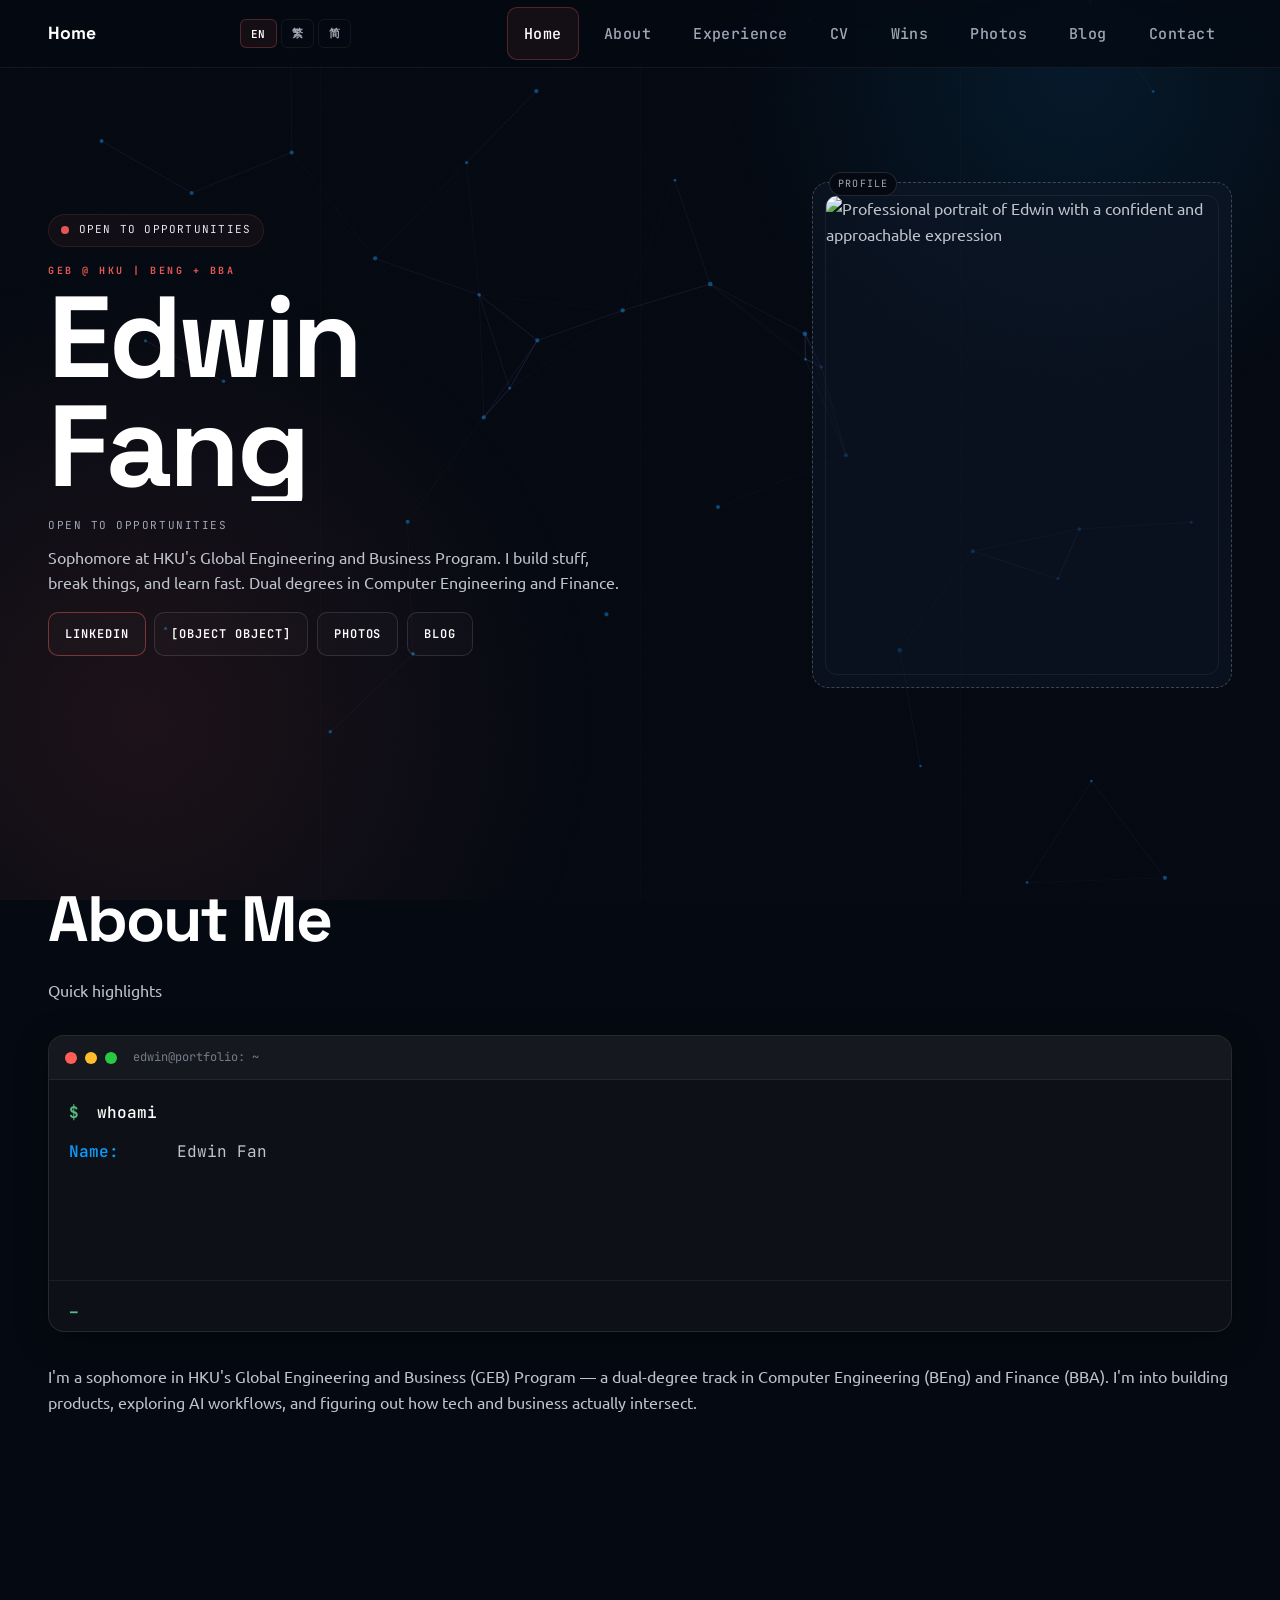
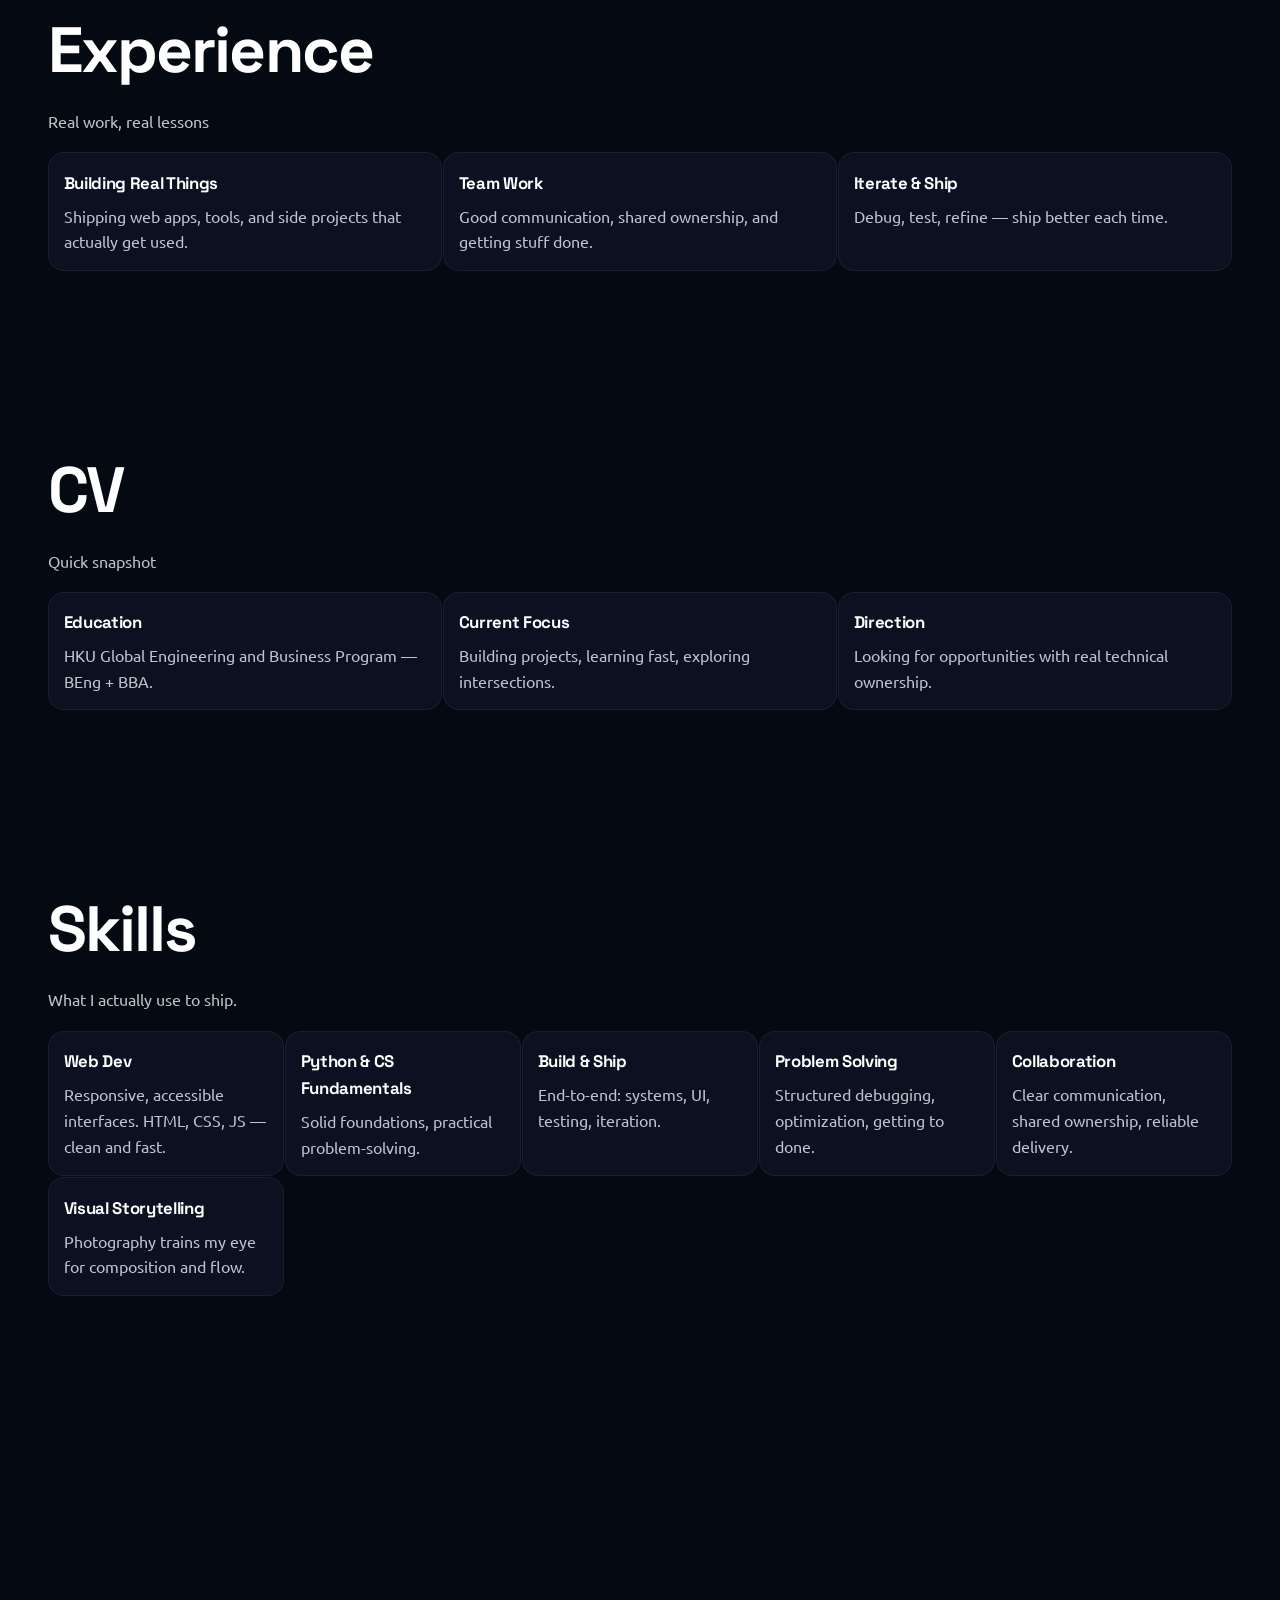
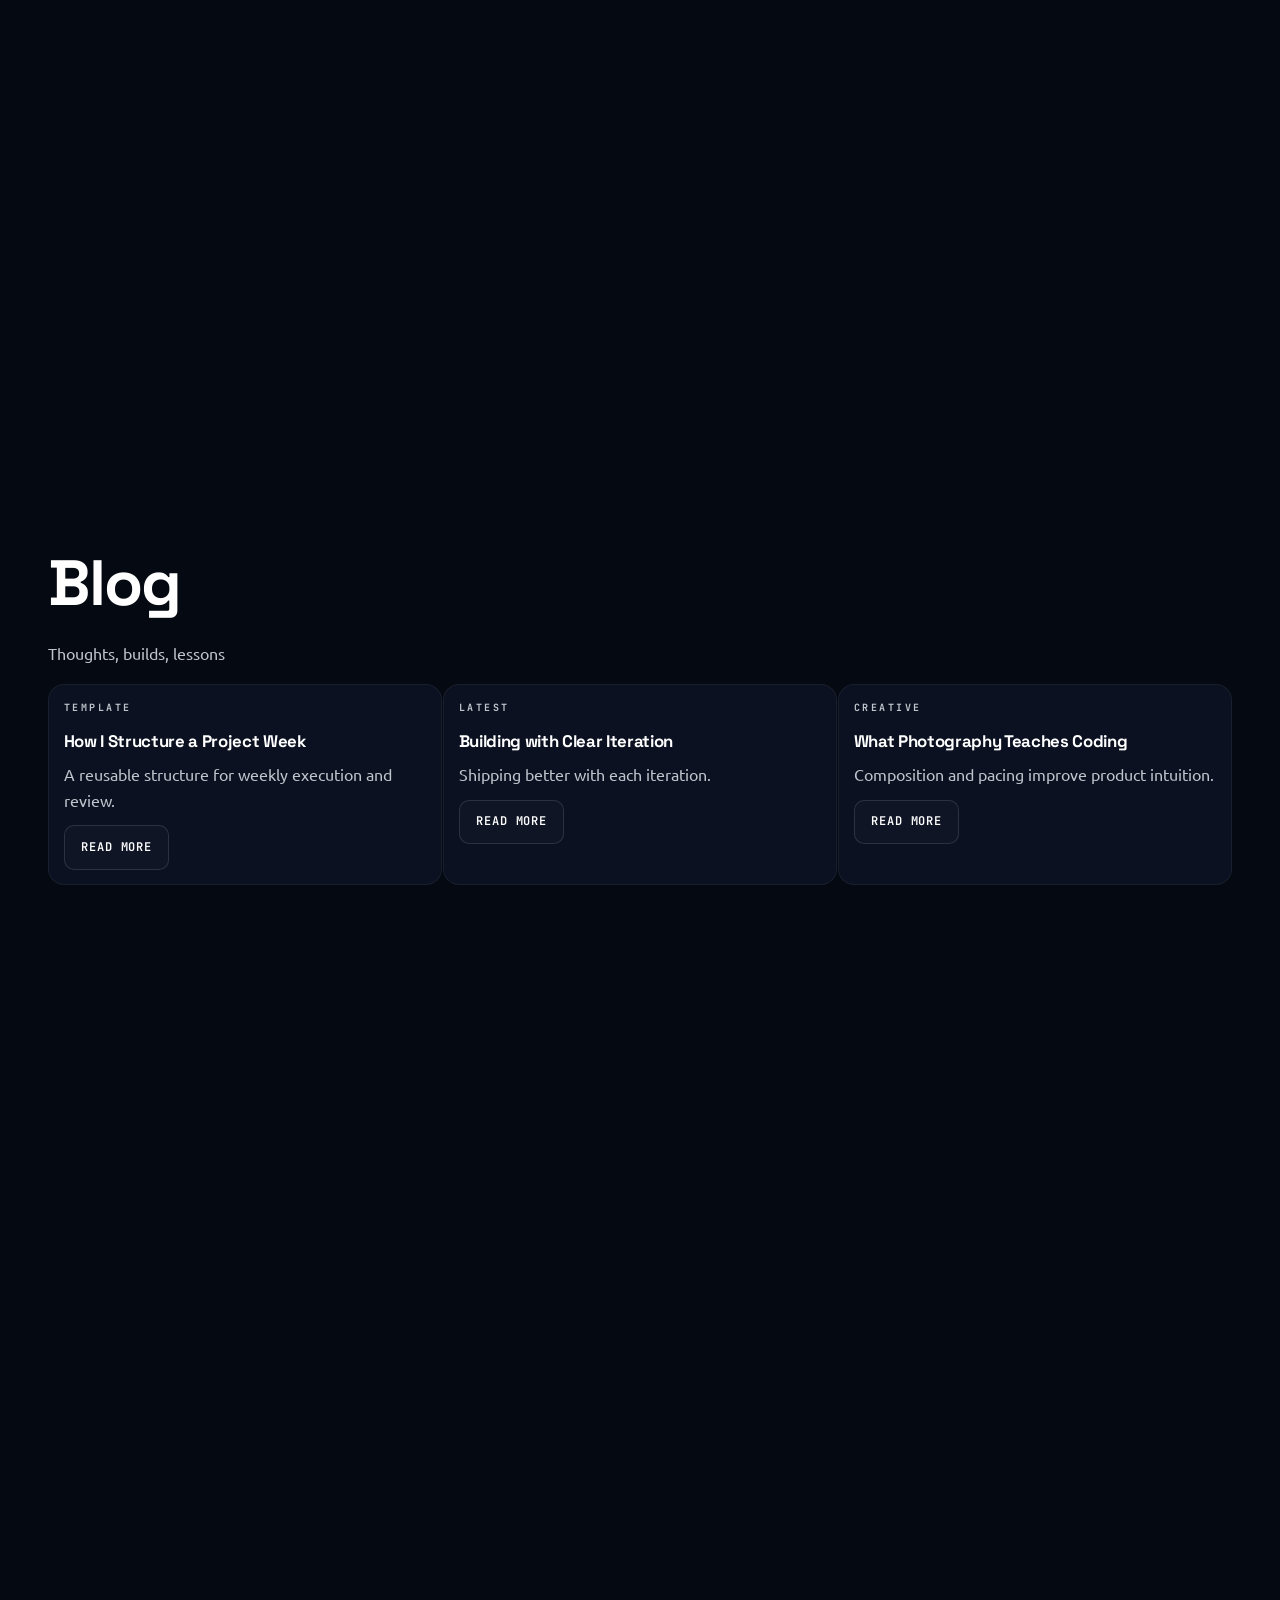
==== index.html @ 0aa9a657 "Updated read me, improved translations." ====
<!DOCTYPE html>
<html lang="en">
<head>
    <meta charset="UTF-8">
    <meta name="viewport" content="width=device-width, initial-scale=1.0">
    <meta name="description" content="Edwin's personal website: CV snapshot, projects, photography, and blog." data-i18n="meta.description">
    <meta name="keywords" content="Edwin, HKU, Computer Engineering, Finance, Personal Website, Photography, Blog" data-i18n="meta.keywords">
    
    <!-- Open Graph / Facebook -->
    <meta property="og:type" content="website">
    <meta property="og:url" content="https://isfedwin.github.io/">
    <meta property="og:title" content="Edwin - Builder & Connector">
    <meta property="og:description" content="CS + Finance undergraduate at HKU. Photograpy, projects, and blog." data-i18n="meta.description">
    <meta property="og:image" content="https://isfedwin.github.io/images/logo.png">
    <meta property="og:locale" content="en_US">
    <meta property="og:locale:alternate" content="zh_Hant">
    <meta property="og:locale:alternate" content="zh_Hans">
    
    <!-- Twitter Card -->
    <meta name="twitter:card" content="summary_large_image">
    <meta name="twitter:title" content="Edwin - Builder & Connector">
    <meta name="twitter:description" content="CE + Finance undergraduate at HKU. Photography, projects, and blog." data-i18n="meta.description">
    <meta name="twitter:image" content="https://isfedwin.github.io/images/logo.png">
    
    <!-- JSON-LD Structured Data -->
    <script type="application/ld+json">
    {
        "@context": "https://schema.org",
        "@type": "Person",
        "name": "Edwin Fang",
        "url": "https://isfedwin.github.io/",
        "image": "https://isfedwin.github.io/images/logo.png",
        "sameAs": [
            "https://github.com/ISFEdwin",
            "https://www.linkedin.com/in/yi-zhou-edwin-fang-989780273/"
        ],
        "jobTitle": "GEB Sophomore @ HKU",
        "worksFor": {
            "@type": "Organization",
            "name": "University of Hong Kong - Global Engineering and Business Program"
        }
    }
    </script>
    
    <link rel="icon" type="image/x-icon" href="images/logo.png">
    <link rel="stylesheet" href="styles.css">
    <script src="i18n.js"></script>
    <script src="terminal.js" defer></script>
    <script src="visual-effects.js" defer></script>
    <title>Edwin - Builder & Connector</title>
</head>
<body class="site-body">
    <div class="geometric-accent" aria-hidden="true"></div>

    <header class="navbar">
        <div class="container">
            <a class="brand" href="index.html" data-i18n="nav.home">Edwin</a>
            <div class="nav-actions">
                <div class="lang-switcher" role="group" aria-label="Language selection">
                    <button class="lang-btn active" data-lang="en" aria-label="English">EN</button>
                    <button class="lang-btn" data-lang="zh-TW" aria-label="繁體中文">繁</button>
                    <button class="lang-btn" data-lang="zh-CN" aria-label="简体中文">简</button>
                </div>
                <button class="menu-toggle" aria-label="Toggle navigation menu" aria-expanded="false" aria-controls="nav-overlay">
                    <span></span>
                    <span></span>
                    <span></span>
                </button>
            </div>
            <div class="nav-overlay" id="nav-overlay" aria-hidden="true">
                <nav class="nav-links" aria-label="Primary">
                    <a href="index.html" aria-current="page" data-i18n="nav.home">Home</a>
                    <a href="#about" data-i18n="nav.about">About</a>
                    <a href="#experience" data-i18n="nav.experience">Experience</a>
                    <a href="#cv" data-i18n="nav.cv">CV</a>
                    <a href="#accomplishments" data-i18n="nav.accomplishments">Accomplishments</a>
                    <a href="photography.html" data-i18n="nav.photography">Photography</a>
                    <a href="blog.html" data-i18n="nav.blog">Blog</a>
                    <a href="#contact" data-i18n="nav.contact">Get in Contact</a>
                </nav>
            </div>
        </div>
    </header>

    <main>
        <section class="hero">
            <div class="container hero-layout">
                <div class="hero-portrait">
                    <img src="images/coolphoto.jpg" alt="Professional portrait of Edwin with a confident and approachable expression">
                </div>
                <div class="hero-content">
                    <div class="hero-tag load-in">
                        <span class="hero-tag-dot" aria-hidden="true"></span>
                        <span data-i18n="hero.tag">Open to Opportunities</span>
                    </div>
                    <p class="eyebrow load-in" data-i18n="hero.role">Computer Engineering & Finance @ HKU</p>
                    <h1 class="hero-name">
                        <span class="line"><span class="line-inner">Edwin</span></span>
                        <span class="line"><span class="line-inner">Fang</span></span>
                    </h1>
                    <p class="hero-role load-in" data-i18n="hero.tag">Build · Ship · Learn</p>
                    <p class="lead load-in" data-i18n="hero.description">
                        I build practical software with clarity and intent.
                        From product ideas to polished delivery, I focus on outcomes that matter.
                    </p>
                    <div class="cta-group load-in">
                        <a class="btn btn-primary" href="https://www.linkedin.com/in/yi-zhou-edwin-fang-989780273/" target="_blank" rel="noopener noreferrer" data-i18n="nav.linkedin">LinkedIn</a>
                        <a class="btn btn-secondary" href="mailto:fyzedwin@gmail.com" data-i18n="contact.email">Send Email</a>
                        <a class="btn btn-secondary" href="photography.html" data-i18n="nav.photography">Photography</a>
                        <a class="btn btn-secondary" href="blog.html" data-i18n="nav.blog">Read Blog</a>
                    </div>
                </div>
            </div>
        </section>

        <section class="section" id="about">
            <div class="container">
                <h2 data-i18n="about.title">About Me</h2>
                <p class="section-intro" data-i18n="about.subtitle">Get to know me better</p>
                
                <!-- Terminal-style About Me -->
                <div class="terminal-about">
                    <div class="terminal-header">
                        <div class="terminal-dots">
                            <span class="dot red"></span>
                            <span class="dot yellow"></span>
                            <span class="dot green"></span>
                        </div>
                        <span class="terminal-title">edwin@portfolio: ~</span>
                    </div>
                    <div class="terminal-body" id="terminal-output">
                        <div class="terminal-line">
                            <span class="terminal-prompt">$</span>
                            <span class="terminal-command">whoami</span>
                        </div>
                        <div class="terminal-output" id="typewriter-output"></div>
                    </div>
                    <div class="terminal-footer">
                        <span class="terminal-cursor" id="terminal-cursor">_</span>
                    </div>
                </div>
                
                <p data-i18n="about.bio">I'm a sophomore in HKU's Global Engineering and Business Program — dual degrees in Computer Engineering (BEng) and Finance (BBA). I build stuff, break things, and learn fast.</p>
            </div>
        </section>

        <section class="section" id="experience">
            <div class="container">
                <h2 data-i18n="experience.title">Experience</h2>
                <p class="section-intro" data-i18n="experience.subtitle">Professional experiences and delivery-focused work.</p>
                <div class="card-grid">
                    <article class="card">
                        <h3 data-i18n="experience.card1.title">Building Real Things</h3>
                        <p data-i18n="experience.card1.desc">Shipping web apps, tools, and side projects that actually get used.</p>
                    </article>
                    <article class="card">
                        <h3 data-i18n="experience.card2.title">Team Work</h3>
                        <p data-i18n="experience.card2.desc">Good communication, shared ownership, and getting stuff done.</p>
                    </article>
                    <article class="card">
                        <h3 data-i18n="experience.card3.title">Iterate & Ship</h3>
                        <p data-i18n="experience.card3.desc">Debug, test, refine — ship better each time.</p>
                    </article>
                </div>
            </div>
        </section>

        <section class="section" id="cv">
            <div class="container">
                <h2 data-i18n="cv.title">CV</h2>
                <p class="section-intro" data-i18n="cv.subtitle">Quick snapshot of where I've been.</p>
                <div class="card-grid">
                    <article class="card">
                        <h3 data-i18n="cv.card1.title">Education</h3>
                        <p data-i18n="cv.card1.desc">HKU Global Engineering and Business Program — BEng + BBA.</p>
                    </article>
                    <article class="card">
                        <h3 data-i18n="cv.card2.title">Current Focus</h3>
                        <p data-i18n="cv.card2.desc">Building projects, learning fast, exploring intersections.</p>
                    </article>
                    <article class="card">
                        <h3 data-i18n="cv.card3.title">Direction</h3>
                        <p data-i18n="cv.card3.desc">Looking for opportunities with real technical ownership.</p>
                    </article>
                </div>
            </div>
        </section>

        <section class="section" id="skills">
            <div class="container">
                <h2 data-i18n="skills.title">Skills</h2>
                <p class="section-intro" data-i18n="skills.subtitle">What I actually use to ship.</p>
                <div class="card-grid">
                    <article class="card">
                        <h3 data-i18n="skills.card1.title">Web Dev</h3>
                        <p data-i18n="skills.card1.desc">Responsive, accessible interfaces. HTML, CSS, JS — clean and fast.</p>
                    </article>
                    <article class="card">
                        <h3 data-i18n="skills.card2.title">Python & CS Fundamentals</h3>
                        <p data-i18n="skills.card2.desc">Solid foundations, practical problem-solving.</p>
                    </article>
                    <article class="card">
                        <h3 data-i18n="skills.card3.title">Build & Ship</h3>
                        <p data-i18n="skills.card3.desc">End-to-end: systems, UI, testing, iteration.</p>
                    </article>
                    <article class="card">
                        <h3 data-i18n="skills.card4.title">Problem Solving</h3>
                        <p data-i18n="skills.card4.desc">Structured debugging, optimization, getting to done.</p>
                    </article>
                    <article class="card">
                        <h3 data-i18n="skills.card5.title">Collaboration</h3>
                        <p data-i18n="skills.card5.desc">Clear communication, shared ownership, reliable delivery.</p>
                    </article>
                    <article class="card">
                        <h3 data-i18n="skills.card6.title">Visual Storytelling</h3>
                        <p data-i18n="skills.card6.desc">Photography trains my eye for composition and flow.</p>
                    </article>
                </div>
            </div>
        </section>

        <section class="section" id="accomplishments">
            <div class="container">
                <h2 data-i18n="accomplishments.title">Accomplishments</h2>
                <p class="section-intro" data-i18n="accomplishments.subtitle">Things I'm proud of.</p>
                <div class="card-grid">
                    <article class="card">
                        <h3 data-i18n="accomplishments.card1.title">Game Dev Project</h3>
                        <p data-i18n="accomplishments.card1.desc">Shipped a multi-level game with custom systems and UI.</p>
                    </article>
                    <article class="card">
                        <h3 data-i18n="accomplishments.card2.title">Iterate & Improve</h3>
                        <p data-i18n="accomplishments.card2.desc">Tracking decisions, debugging, and shipping better each time.</p>
                    </article>
                    <article class="card">
                        <h3 data-i18n="accomplishments.card3.title">Web Builds</h3>
                        <p data-i18n="accomplishments.card3.desc">Responsive web experiences with clean front-end structure.</p>
                    </article>
                    <article class="card">
                        <h3 data-i18n="accomplishments.card4.title">Team Delivery</h3>
                        <p data-i18n="accomplishments.card4.desc">Collaborated, delivered, and learned from real constraints.</p>
                    </article>
                </div>
                <div class="section compact-cta">
                    <a class="btn btn-primary" href="https://12029.itch.io/the-tales-of-churd" target="_blank" rel="noopener noreferrer">View Featured Project</a>
                </div>
            </div>
        </section>

        <section class="section" id="blog-preview">
            <div class="container">
                <h2 data-i18n="blog.title">Blog</h2>
                <p class="section-intro" data-i18n="blog.subtitle">Thoughts, builds, lessons.</p>
                <div class="blog-grid">
                    <article class="blog-card">
                        <p class="blog-meta" data-i18n="blog.card1.meta">Template</p>
                        <h3 data-i18n="blog.card1.title">How I Structure a Project Week</h3>
                        <p data-i18n="blog.card1.desc">A reusable structure for weekly execution and review.</p>
                        <a class="btn btn-secondary" href="blog-template.html" data-i18n="blog.read_more">Read More</a>
                    </article>
                    <article class="blog-card">
                        <p class="blog-meta" data-i18n="blog.card2.meta">Latest</p>
                        <h3 data-i18n="blog.card2.title">Building with Clear Iteration</h3>
                        <p data-i18n="blog.card2.desc">Shipping better with each iteration.</p>
                        <a class="btn btn-secondary" href="blog.html" data-i18n="blog.read_more">Read More</a>
                    </article>
                    <article class="blog-card">
                        <p class="blog-meta" data-i18n="blog.card3.meta">Creative</p>
                        <h3 data-i18n="blog.card3.title">What Photography Teaches Coding</h3>
                        <p data-i18n="blog.card3.desc">Composition and pacing improve product intuition.</p>
                        <a class="btn btn-secondary" href="blog.html" data-i18n="blog.read_more">Read More</a>
                    </article>
                </div>
            </div>
        </section>
        <section class="section contact-section" id="contact">
            <div class="container contact-layout">
                <div class="contact-info">
                    <p class="eyebrow" data-i18n="contact.eyebrow">Get in Touch</p>
                    <h2 data-i18n="contact.title">Let's Connect</h2>
                    <p class="section-intro" data-i18n="contact.subtitle">Have a project idea, question, or just want to say hi? Drop me a message.</p>
                    
                    <div class="contact-details">
                        <div class="contact-detail-item">
                            <div class="contact-detail-icon">
                                <svg viewBox="0 0 24 24" fill="none" stroke="currentColor" stroke-width="2">
                                    <path d="M4 4h16c1.1 0 2 .9 2 2v12c0 1.1-.9 2-2 2H4c-1.1 0-2-.9-2-2V6c0-1.1.9-2 2-2z"/>
                                    <polyline points="22,6 12,13 2,6"/>
                                </svg>
                            </div>
                            <div class="contact-detail-text">
                                <h4 data-i18n="contact.email.label">Email</h4>
                                <a href="mailto:fyzedwin@gmail.com">fyzedwin@gmail.com</a>
                            </div>
                        </div>
                        
                        <div class="contact-detail-item">
                            <div class="contact-detail-icon">
                                <svg viewBox="0 0 24 24" fill="none" stroke="currentColor" stroke-width="2">
                                    <path d="M16 8a6 6 0 0 1 6 6v7h-4v-7a2 2 0 0 0-2-2 2 2 0 0 0-2 2v7h-4v-7a6 6 0 0 1 6-6z"/>
                                    <rect x="2" y="9" width="4" height="12"/>
                                    <circle cx="4" cy="4" r="2"/>
                                </svg>
                            </div>
                            <div class="contact-detail-text">
                                <h4 data-i18n="contact.linkedin.label">LinkedIn</h4>
                                <a href="https://www.linkedin.com/in/yi-zhou-edwin-fang-989780273/" target="_blank" rel="noopener noreferrer">yi-zhou-edwin-fang</a>
                            </div>
                        </div>
                        
                        <div class="contact-detail-item">
                            <div class="contact-detail-icon">
                                <svg viewBox="0 0 24 24" fill="none" stroke="currentColor" stroke-width="2">
                                    <path d="M9 19c-5 1.5-5-2.5-7-3m14 6v-3.9a3.4 3.4 0 0 0-.9-2.6c3-.3 6.2-1.5 6.2-6.8a5.3 5.3 0 0 0-1.4-3.7 4.9 4.9 0 0 0-.1-3.7s-1.2-.4-3.9 1.4a13.4 13.4 0 0 0-7 0C6.2.9 5 1.3 5 1.3a4.9 4.9 0 0 0-.1 3.7 5.3 5.3 0 0 0-1.4 3.7c0 5.3 3.2 6.5 6.2 6.8a3.4 3.4 0 0 0-.9 2.6V22"/>
                                </svg>
                            </div>
                            <div class="contact-detail-text">
                                <h4 data-i18n="contact.github.label">GitHub</h4>
                                <a href="https://github.com/ISFEdwin" target="_blank" rel="noopener noreferrer">@ISFEdwin</a>
                            </div>
                        </div>
                    </div>
                </div>
                
                <div class="contact-form">
                    <h3 data-i18n="contact.form.title">Send Me a Message</h3>
                    <form id="contactForm" action="https://formspree.io/f/xwkzgqla" method="POST">
                        <div class="form-row">
                            <div class="form-group">
                                <label for="name" data-i18n="contact.form.name">Name</label>
                                <input type="text" id="name" name="name" required placeholder="Your name" data-i18n-placeholder="contact.form.name.placeholder">
                            </div>
                            <div class="form-group">
                                <label for="email" data-i18n="contact.form.email">Email</label>
                                <input type="email" id="email" name="email" required placeholder="your@email.com" data-i18n-placeholder="contact.form.email.placeholder">
                            </div>
                        </div>
                        
                        <div class="form-group">
                            <label for="subject" data-i18n="contact.form.subject">Subject</label>
                            <input type="text" id="subject" name="subject" required placeholder="What's this about?" data-i18n-placeholder="contact.form.subject.placeholder">
                        </div>
                        
                        <div class="form-group">
                            <label for="message" data-i18n="contact.form.message">Message</label>
                            <textarea id="message" name="message" required placeholder="Your message..." data-i18n-placeholder="contact.form.message.placeholder"></textarea>
                        </div>
                        
                        <div class="form-status" id="formStatus"></div>
                        
                        <button type="submit" class="btn-submit" data-i18n="contact.form.submit">Send Message</button>
                    </form>
                </div>
            </div>
        </section>
    </main>

    <footer class="footer">
        <div class="container footer-main">
            <p data-i18n="footer.copyright">Let's build something meaningful. © 2026 Edwin.</p>
            <div class="social-links" aria-label="Social media">
                <a href="https://github.com/ISFEdwin" target="_blank" rel="noopener noreferrer" aria-label="GitHub">
                    <svg viewBox="0 0 24 24" fill="none" stroke="currentColor" stroke-width="2"><path d="M9 19c-5 1.5-5-2.5-7-3m14 6v-3.9a3.4 3.4 0 0 0-.9-2.6c3-.3 6.2-1.5 6.2-6.8a5.3 5.3 0 0 0-1.4-3.7 4.9 4.9 0 0 0-.1-3.7s-1.2-.4-3.9 1.4a13.4 13.4 0 0 0-7 0C6.2.9 5 1.3 5 1.3a4.9 4.9 0 0 0-.1 3.7 5.3 5.3 0 0 0-1.4 3.7c0 5.3 3.2 6.5 6.2 6.8a3.4 3.4 0 0 0-.9 2.6V22"/></svg>
                </a>
                <a href="https://www.linkedin.com/in/yi-zhou-edwin-fang-989780273/" target="_blank" rel="noopener noreferrer" aria-label="LinkedIn">
                    <svg viewBox="0 0 24 24" fill="none" stroke="currentColor" stroke-width="2"><path d="M16 8a6 6 0 0 1 6 6v7h-4v-7a2 2 0 0 0-2-2 2 2 0 0 0-2 2v7h-4v-7a6 6 0 0 1 6-6z"/><rect x="2" y="9" width="4" height="12"/><circle cx="4" cy="4" r="2"/></svg>
                </a>
                <a href="mailto:fyzedwin@gmail.com" aria-label="Email">
                    <svg viewBox="0 0 24 24" fill="none" stroke="currentColor" stroke-width="2"><path d="M4 4h16v16H4z"/><path d="m22 6-10 7L2 6"/></svg>
                </a>
            </div>
        </div>
    </footer>

    <script>
        // Handle contact form submission
        const contactForm = document.getElementById('contactForm');
        const formStatus = document.getElementById('formStatus');
        
        if (contactForm) {
            contactForm.addEventListener('submit', async (e) => {
                e.preventDefault();
                
                const submitBtn = contactForm.querySelector('.btn-submit');
                const originalText = submitBtn.textContent;
                
                // Disable button and show loading state
                submitBtn.disabled = true;
                submitBtn.textContent = 'Sending...';
                formStatus.style.display = 'none';
                
                // Get form data
                const formData = new FormData(contactForm);
                
                try {
                    const response = await fetch(contactForm.action, {
                        method: 'POST',
                        body: formData,
                        headers: {
                            'Accept': 'application/json'
                        }
                    });
                    
                    if (response.ok) {
                        // Success
                        formStatus.className = 'form-status success';
                        formStatus.textContent = window.I18n 
                            ? window.I18n.getTranslation('contact.form.success') || 'Message sent! I\'ll get back to you soon.'
                            : 'Message sent! I\'ll get back to you soon.';
                        formStatus.style.display = 'block';
                        contactForm.reset();
                    } else {
                        throw new Error('Form submission failed');
                    }
                } catch (error) {
                    // Error
                    formStatus.className = 'form-status error';
                    formStatus.textContent = window.I18n 
                        ? window.I18n.getTranslation('contact.form.error') || 'Oops! Something went wrong. Please try again.'
                        : 'Oops! Something went wrong. Please try again.';
                    formStatus.style.display = 'block';
                } finally {
                    // Re-enable button
                    submitBtn.disabled = false;
                    submitBtn.textContent = originalText;
                }
            });
        }
    </script>
</body>
</html>

<script>
    // Register service worker for PWA
    if ('serviceWorker' in navigator) {
        window.addEventListener('load', () => {
            navigator.serviceWorker.register('./sw.js')
                .then(registration => {
                    console.log('[PWA] Service Worker registered with scope:', registration.scope);
                })
                .catch(error => {
                    console.error('[PWA] Service Worker registration failed:', error);
                });
        });
    }
</script>
---- styles.css ----
@import url('https://fonts.googleapis.com/css2?family=Instrument+Serif:ital@1&family=Inter:wght@300;400;500;600;700;800;900&family=JetBrains+Mono:wght@400;500;700&family=Space+Grotesk:wght@400;500;700&display=swap');
@import url('https://fonts.googleapis.com/css2?family=Ubuntu:ital,wght@0,300;0,400;0,500;0,700;1,300;1,400;1,500;1,700&display=swap');

:root {
    --bg: #050a12;
    --bg-card: #0b1120;
    --bg-card-2: #101828;
    --red: #e35654;
    --orange: #f26d30;
    --blue: #1098f7;
    --green: #58bc82;
    --purple: #a882ff;
    --white: #ffffff;
    --gray-50: #f7f9fc;
    --gray-100: #e5e9f0;
    --gray-200: #c0c4cc;
    --gray-300: #a0a7b4;
    --gray-400: #767c88;
    --gray-500: #565c68;
    --gray-600: #424856;
    --gray-700: #2b3342;
    --gray-800: #1c2432;
    --border: rgba(255, 255, 255, 0.06);
    --border-h: rgba(255, 255, 255, 0.12);
    --radius: 10px;
    --radius-lg: 16px;
    --max-w: 1400px;
    --hero-name-min: 68px;
    --hero-name-max: 120px;
    --hero-line-offset: 120%;
    --pulse-duration: 2s;
    --font: 'Ubuntu', sans-serif;
    --font-display: 'Space Grotesk', sans-serif;
    --font-serif: 'Instrument Serif', serif;
    --mono: 'JetBrains Mono', monospace;
    --ease: cubic-bezier(0.22, 1, 0.36, 1);
}

* {
    box-sizing: border-box;
    word-break: break-word;
    overflow-wrap: break-word;
}

html {
    scroll-behavior: smooth;
    text-rendering: optimizeLegibility;
}

html[lang="zh-TW"],
html[lang="zh-CN"] {
    font-family: var(--font), "Noto Sans CJK TC", "PingFang TC", "Microsoft JhengHei", sans-serif;
}

html[lang="zh-CN"] {
    font-family: var(--font), "Noto Sans CJK SC", "PingFang SC", "Microsoft YaHei", sans-serif;
}

body {
    margin: 0;
    font-family: var(--font);
    background: var(--bg);
    color: var(--gray-200);
    line-height: 1.6;
}

.site-body {
    position: relative;
    min-height: 100vh;
    overflow-x: hidden;
}

.site-loading .navbar,
.site-loading main,
.site-loading .footer {
    opacity: 0;
    transform: translateY(18px);
}

.site-ready .navbar,
.site-ready main,
.site-ready .footer {
    opacity: 1;
    transform: translateY(0);
    transition: opacity 0.65s var(--ease), transform 0.65s var(--ease);
}

.site-ready .navbar {
    transition-delay: 0.06s;
}

.site-ready main {
    transition-delay: 0.14s;
}

.site-ready .footer {
    transition-delay: 0.2s;
}

.site-body::after {
    content: '';
    position: fixed;
    inset: 0;
    z-index: -1;
    pointer-events: none;
    opacity: 0.015;
    background-image: url("data:image/svg+xml,%3Csvg xmlns='http://www.w3.org/2000/svg' width='220' height='220' viewBox='0 0 220 220'%3E%3Cfilter id='n'%3E%3CfeTurbulence type='fractalNoise' baseFrequency='0.92' numOctaves='2' stitchTiles='stitch'/%3E%3C/filter%3E%3Crect width='220' height='220' filter='url(%23n)'/%3E%3C/svg%3E");
}

#constellation {
    position: fixed;
    inset: 0;
    width: 100vw;
    height: 100vh;
    z-index: -4;
    pointer-events: none;
}

.grid-lines {
    position: fixed;
    inset: 0;
    z-index: -3;
    pointer-events: none;
}

.grid-lines .v-line {
    position: absolute;
    top: 0;
    bottom: 0;
    width: 1px;
    background: rgba(255, 255, 255, 0.015);
}

.grid-lines .v-line:nth-child(1) {
    left: 25%;
}

.grid-lines .v-line:nth-child(2) {
    left: 50%;
}

.grid-lines .v-line:nth-child(3) {
    left: 75%;
}

.geometric-accent {
    position: fixed;
    inset: 0;
    z-index: -2;
    pointer-events: none;
    background:
        radial-gradient(circle at 84% 8%, rgba(16, 152, 247, 0.11), transparent 26%),
        radial-gradient(circle at 11% 80%, rgba(227, 86, 84, 0.11), transparent 34%);
    animation: accent-drift 14s ease-in-out infinite alternate;
}

.container {
    width: min(var(--max-w), calc(100% - 96px));
    margin: 0 auto;
}

main {
    padding-top: 86px;
}

.navbar {
    position: fixed;
    top: 0;
    left: 0;
    right: 0;
    z-index: 30;
    height: 68px;
    border-bottom: 1px solid var(--border);
    background: rgba(5, 10, 18, 0.75);
    backdrop-filter: blur(24px) saturate(1.2);
}

.navbar .container {
    display: flex;
    justify-content: space-between;
    align-items: center;
    height: 100%;
}

.brand {
    color: var(--white);
    font-family: var(--font-display);
    font-size: 1.1rem;
    font-weight: 700;
    text-decoration: none;
}

.nav-links {
    display: flex;
    gap: 0.5rem;
    align-items: center;
}

.nav-links a {
    text-decoration: none;
    color: var(--gray-300);
    font-family: var(--mono);
    font-size: 13px;
    font-weight: 500;
    letter-spacing: 0.03em;
    padding: 0.5rem 0.75rem;
    border-radius: 8px;
    border: 1px solid transparent;
    transition: color 0.28s var(--ease), background-color 0.28s var(--ease), border-color 0.28s var(--ease);
}

.nav-links a:hover,
.nav-links a:focus-visible {
    color: var(--white);
    background: rgba(255, 255, 255, 0.04);
    border-color: var(--border);
}

.nav-links a[aria-current='page'] {
    color: var(--white);
    background: rgba(255, 255, 255, 0.05);
    border-color: var(--border-h);
}

.hero {
    padding: 96px 0;
}

.hero-layout {
    display: grid;
    grid-template-columns: 1fr 420px;
    gap: 56px;
    align-items: center;
}

.hero-content {
    order: 1;
}

.load-in {
    opacity: 0;
    transform: translateY(18px);
}

.site-ready .load-in {
    opacity: 1;
    transform: translateY(0);
    transition: opacity 0.58s var(--ease), transform 0.58s var(--ease);
    transition-delay: var(--load-delay, 0ms);
}

.hero-tag {
    display: inline-flex;
    align-items: center;
    gap: 0.6rem;
    border: 1px solid rgba(227, 86, 84, 0.15);
    border-radius: 999px;
    padding: 0.42rem 0.76rem;
    margin-bottom: 1rem;
    background: rgba(227, 86, 84, 0.06);
    color: var(--gray-100);
    font-family: var(--mono);
    font-size: 11px;
    letter-spacing: 0.11em;
    text-transform: uppercase;
}

.hero-tag-dot {
    width: 8px;
    height: 8px;
    border-radius: 999px;
    background: var(--red);
    animation: pulse-dot var(--pulse-duration) infinite var(--ease);
}

.eyebrow,
.blog-meta {
    margin: 0;
    color: var(--red);
    font-family: var(--mono);
    font-size: 10px;
    font-weight: 700;
    letter-spacing: 2.5px;
    text-transform: uppercase;
}

h1,
h2,
h3 {
    margin: 0;
    color: var(--white);
    font-family: var(--font-display);
    letter-spacing: -0.03em;
}

.hero-name {
    margin: 0.35rem 0 1rem;
    font-size: clamp(var(--hero-name-min), 9vw, var(--hero-name-max));
    line-height: 0.94;
}

.hero-name .line {
    display: block;
    overflow: hidden;
}

.hero-name .line-inner {
    display: block;
    transform: translateY(var(--hero-line-offset));
    transition: transform 0.75s var(--ease);
}

.hero-name .line:nth-child(2) .line-inner {
    transition-delay: 0.12s;
}

.site-ready .hero-name .line-inner {
    transform: translateY(0);
}

.hero-role {
    margin: 0 0 0.65rem;
    color: var(--gray-300);
    font-family: var(--mono);
    font-size: 11px;
    letter-spacing: 0.14em;
    text-transform: uppercase;
}

.lead,
.section-intro,
.card p,
.photo-card p,
.blog-card p,
.blog-article p,
.footer p,
.simple-center p {
    color: var(--gray-200);
}

.lead {
    margin: 0 0 1rem;
    max-width: 64ch;
}

.cta-group {
    display: flex;
    gap: 0.55rem;
    flex-wrap: wrap;
}

.btn {
    position: relative;
    overflow: hidden;
    isolation: isolate;
    display: inline-flex;
    align-items: center;
    justify-content: center;
    border: 1px solid var(--border-h);
    border-radius: var(--radius);
    padding: 0.72rem 1rem;
    text-decoration: none;
    font-family: var(--mono);
    font-size: 12px;
    font-weight: 600;
    letter-spacing: 0.08em;
    text-transform: uppercase;
    color: var(--white);
    background: rgba(255, 255, 255, 0.02);
    transition: transform 0.3s var(--ease), border-color 0.3s var(--ease), box-shadow 0.3s var(--ease), color 0.3s var(--ease);
}

.btn::before {
    content: '';
    position: absolute;
    inset: 0;
    z-index: -1;
    background: var(--red);
    transform: translateX(-101%);
    transition: transform 0.38s var(--ease);
}

.btn:hover::before,
.btn:focus-visible::before {
    transform: translateX(0);
}

.btn:hover,
.btn:focus-visible {
    transform: translateY(-2px);
    border-color: rgba(227, 86, 84, 0.35);
    box-shadow: 0 0 0 1px rgba(227, 86, 84, 0.2), 0 14px 28px rgba(227, 86, 84, 0.2);
}

.btn-primary {
    border-color: rgba(227, 86, 84, 0.48);
}

.btn-secondary {
    border-color: var(--border-h);
}

.hero-portrait {
    order: 2;
    position: relative;
    padding: 12px;
    border: 1px dashed rgba(255, 255, 255, 0.22);
    border-radius: var(--radius-lg);
    background: rgba(16, 24, 40, 0.55);
}

.hero-portrait::before {
    content: 'PROFILE';
    position: absolute;
    top: -11px;
    left: 16px;
    border: 1px solid var(--border-h);
    border-radius: 999px;
    padding: 0.2rem 0.5rem;
    background: var(--bg);
    color: var(--gray-300);
    font-family: var(--mono);
    font-size: 10px;
    letter-spacing: 0.12em;
}

.hero-portrait img {
    display: block;
    width: 100%;
    min-height: 480px;
    object-fit: cover;
    border-radius: 12px;
    border: 1px solid var(--border);
}

.section {
    padding: 84px 0;
}

.section h2 {
    margin-bottom: 0.45rem;
    font-size: clamp(40px, 5vw, 68px);
    font-weight: 700;
}

.section-intro {
    margin: 0 0 1.1rem;
    max-width: 72ch;
}

.card-grid,
.blog-grid,
.photo-grid {
    display: grid;
    gap: 1px;
}

.card-grid {
    grid-template-columns: repeat(auto-fit, minmax(235px, 1fr));
}

.blog-grid {
    grid-template-columns: repeat(auto-fit, minmax(260px, 1fr));
}

.blog-list {
    grid-template-columns: 1fr;
    gap: 0.85rem;
}

.photo-grid {
    grid-template-columns: repeat(auto-fit, minmax(235px, 1fr));
}

.card,
.blog-card,
.photo-card,
.blog-article {
    position: relative;
    overflow: hidden;
    background: var(--bg-card);
    border: 1px solid var(--border);
    border-radius: var(--radius-lg);
    transition: transform 0.35s var(--ease), border-color 0.35s var(--ease), box-shadow 0.35s var(--ease);
}

.card::after,
.blog-card::after,
.photo-card::after {
    content: '';
    position: absolute;
    left: 0;
    right: 100%;
    bottom: 0;
    height: 2px;
    background: var(--red);
    transition: right 0.35s var(--ease);
}

.card:hover,
.blog-card:hover,
.photo-card:hover {
    transform: translateY(-6px);
    border-color: var(--border-h);
    box-shadow: 0 18px 30px rgba(0, 0, 0, 0.3);
}

.card:hover::after,
.blog-card:hover::after,
.photo-card:hover::after {
    right: 0;
}

.card,
.blog-card {
    padding: 0.92rem;
}

.card h3,
.blog-card h3 {
    margin: 0.12rem 0 0.45rem;
    font-size: 1.05rem;
    letter-spacing: -0.02em;
}

.card p {
    margin: 0;
}

.blog-card p {
    margin: 0 0 0.75rem;
}

.photo-card {
    border-radius: var(--radius-lg);
}

.photo-card img {
    width: 100%;
    height: 240px;
    object-fit: cover;
    display: block;
}

.photo-card p {
    margin: 0;
    padding: 0.95rem 1rem 1rem;
}

.blog-article {
    padding: 1.5rem;
    max-width: 860px;
}

.blog-article h2 {
    margin: 1.3rem 0 0.45rem;
    font-size: clamp(30px, 3.7vw, 44px);
}

.blog-article .section-intro {
    margin-top: 0.8rem;
}

.footer {
    margin-top: 1rem;
    border-top: 1px solid var(--border);
    padding: 1.5rem 0 2rem;
}

.compact-cta {
    padding: 1rem 0 0;
}

.footer-main {
    display: flex;
    justify-content: space-between;
    gap: 1rem;
    align-items: center;
    flex-wrap: wrap;
}

.social-links {
    display: flex;
    gap: 0.65rem;
}

.social-links a {
    width: 36px;
    height: 36px;
    border-radius: 999px;
    border: 1px solid var(--border-h);
    display: grid;
    place-items: center;
    color: var(--gray-200);
    background: var(--bg-card);
    transition: transform 0.3s var(--ease), border-color 0.3s var(--ease), color 0.3s var(--ease), background-color 0.3s var(--ease);
}

.social-links a:hover {
    transform: translateY(-2px);
    border-color: rgba(227, 86, 84, 0.5);
    color: var(--white);
    background: rgba(227, 86, 84, 0.12);
}

.social-links svg {
    width: 16px;
    height: 16px;
}

.simple-center {
    min-height: 100vh;
    display: grid;
    place-items: center;
    text-align: center;
    padding: 2rem;
}

.simple-center h1 {
    margin: 0.55rem 0 0.75rem;
}

.reveal {
    opacity: 0;
    transform: translateY(28px);
    transition: opacity 0.7s var(--ease), transform 0.7s var(--ease);
}

.reveal.is-visible {
    opacity: 1;
    transform: translateY(0);
}

/* Staggered animations for cards */
.reveal .card:nth-child(1),
.reveal .blog-card:nth-child(1),
.reveal .photo-card:nth-child(1) {
    transition-delay: 0.05s;
}

.reveal .card:nth-child(2),
.reveal .blog-card:nth-child(2),
.reveal .photo-card:nth-child(2) {
    transition-delay: 0.15s;
}

.reveal .card:nth-child(3),
.reveal .blog-card:nth-child(3),
.reveal .photo-card:nth-child(3) {
    transition-delay: 0.25s;
}

.reveal .card:nth-child(4),
.reveal .blog-card:nth-child(4),
.reveal .photo-card:nth-child(4) {
    transition-delay: 0.35s;
}

.reveal .card:nth-child(5),
.reveal .card:nth-child(6) {
    transition-delay: 0.45s;
}

/* Section headers animation */
.section > h2,
.section > .eyebrow,
.section > .section-intro {
    opacity: 0;
    transform: translateY(20px);
    transition: opacity 0.6s var(--ease), transform 0.6s var(--ease);
}

.section.is-visible > h2,
.section.is-visible > .eyebrow,
.section.is-visible > .section-intro {
    opacity: 1;
    transform: translateY(0);
}

.section.is-visible > .eyebrow {
    transition-delay: 0.1s;
}

.section.is-visible > h2 {
    transition-delay: 0.2s;
}

.section.is-visible > .section-intro {
    transition-delay: 0.3s;
}

@keyframes pulse-dot {
    0% {
        box-shadow: 0 0 0 0 rgba(227, 86, 84, 0.55);
    }

    100% {
        box-shadow: 0 0 0 10px rgba(227, 86, 84, 0);
    }
}

@keyframes accent-drift {
    0% {
        filter: saturate(100%);
        transform: translate3d(0, 0, 0) scale(1);
    }

    100% {
        filter: saturate(118%);
        transform: translate3d(0, -10px, 0) scale(1.03);
    }
}

@media (max-width: 1080px) {
    .container {
        width: min(var(--max-w), calc(100% - 56px));
    }

    .hero-layout {
        grid-template-columns: 1fr;
        gap: 2.2rem;
    }

    .hero-content,
    .hero-portrait {
        order: initial;
    }

    .hero-portrait {
        max-width: 460px;
    }
}

@media (max-width: 700px) {
    .container {
        width: min(var(--max-w), calc(100% - 32px));
    }

    .navbar {
        height: auto;
        min-height: 68px;
        padding: 0.55rem 0;
    }

    main {
        padding-top: 94px;
    }

    .navbar .container {
        flex-direction: column;
        align-items: flex-start;
        gap: 0.5rem;
    }

    .nav-links {
        flex-wrap: wrap;
    }

    .section,
    .hero {
        padding: 72px 0;
    }

    .hero-name {
        font-size: clamp(54px, 18vw, 84px);
    }

    .hero-portrait img {
        min-height: 360px;
    }
}

@media (prefers-reduced-motion: reduce) {
    *,
    *::before,
    *::after {
        animation: none !important;
        transition: none !important;
    }

    .reveal {
        opacity: 1;
        transform: none;
    }
}

/* ===== Mobile Hamburger Menu ===== */
.menu-toggle {
    display: none;
    flex-direction: column;
    justify-content: center;
    gap: 5px;
    width: 44px;
    height: 44px;
    padding: 10px;
    background: transparent;
    border: 1px solid var(--border-h);
    border-radius: 8px;
    cursor: pointer;
    z-index: 35;
    transition: border-color 0.3s var(--ease);
}

.menu-toggle:hover,
.menu-toggle:focus-visible {
    border-color: rgba(227, 86, 84, 0.5);
}

.menu-toggle span {
    display: block;
    width: 100%;
    height: 2px;
    background: var(--gray-200);
    border-radius: 2px;
    transition: transform 0.35s var(--ease), opacity 0.25s var(--ease), background-color 0.3s var(--ease);
    transform-origin: center;
}

.menu-toggle.active span:nth-child(1) {
    transform: translateY(7px) rotate(45deg);
}

.menu-toggle.active span:nth-child(2) {
    opacity: 0;
    transform: scaleX(0);
}

.menu-toggle.active span:nth-child(3) {
    transform: translateY(-7px) rotate(-45deg);
}

.menu-toggle.active {
    border-color: rgba(227, 86, 84, 0.5);
}

.menu-toggle.active span {
    background: var(--red);
}

/* Mobile menu overlay */
.nav-overlay {
    display: none;
    position: fixed;
    inset: 0;
    top: 68px;
    z-index: 25;
    background: rgba(5, 10, 18, 0.97);
    backdrop-filter: blur(32px) saturate(1.2);
    padding: 2rem 1.5rem;
    opacity: 0;
    transition: opacity 0.35s var(--ease);
}

.nav-overlay.active {
    display: flex;
    flex-direction: column;
    opacity: 1;
}

.nav-overlay .nav-links {
    flex-direction: column;
    gap: 0.5rem;
    width: 100%;
}

.nav-overlay .nav-links a {
    font-size: 15px;
    padding: 0.85rem 1rem;
    border-radius: 10px;
    border: 1px solid transparent;
    transition: all 0.28s var(--ease);
}

.nav-overlay .nav-links a:hover,
.nav-overlay .nav-links a:focus-visible {
    background: rgba(255, 255, 255, 0.06);
    border-color: var(--border-h);
    color: var(--white);
    transform: translateX(4px);
}

.nav-overlay .nav-links a[aria-current='page'] {
    background: rgba(227, 86, 84, 0.08);
    border-color: rgba(227, 86, 84, 0.3);
    color: var(--white);
}

/* ===== Enhanced Mobile Responsiveness ===== */

/* Large tablets and small desktops */
@media (max-width: 1080px) {
    .container {
        width: min(var(--max-w), calc(100% - 64px));
    }

    .hero-layout {
        grid-template-columns: 1fr;
        gap: 2.2rem;
    }

    .hero-content,
    .hero-portrait {
        order: initial;
    }

    .hero-portrait {
        max-width: 460px;
        margin: 0 auto;
    }
}

/* Tablets */
@media (max-width: 768px) {
    :root {
        --hero-name-min: 48px;
        --hero-name-max: 84px;
    }

    .container {
        width: min(var(--max-w), calc(100% - 56px));
    }

    .menu-toggle {
        display: flex;
    }

    .navbar .container {
        flex-direction: row;
        justify-content: space-between;
    }

    .navbar .nav-links {
        display: none;
    }

    main {
        padding-top: 68px;
    }

    .hero {
        padding: 64px 0;
    }

    .hero-layout {
        gap: 1.8rem;
    }

    .hero-portrait {
        max-width: 380px;
        padding: 10px;
    }

    .hero-portrait img {
        min-height: 300px;
    }

    .hero-portrait::before {
        font-size: 9px;
        padding: 0.15rem 0.4rem;
    }

    .section {
        padding: 64px 0;
    }

    .section h2 {
        margin-bottom: 0.35rem;
    }

    .card-grid,
    .blog-grid,
    .photo-grid {
        grid-template-columns: repeat(auto-fit, minmax(240px, 1fr));
        gap: 0.75rem;
    }

    .card,
    .blog-card {
        padding: 0.75rem;
    }

    .cta-group {
        gap: 0.45rem;
    }

    .btn {
        padding: 0.65rem 0.85rem;
        font-size: 11px;
    }

    .footer-main {
        flex-direction: column;
        text-align: center;
        gap: 1.2rem;
    }

    .photo-card img {
        height: 200px;
    }
}

/* Large phones */
@media (max-width: 600px) {
    :root {
        --hero-name-min: 40px;
        --hero-name-max: 64px;
    }

    .container {
        width: min(var(--max-w), calc(100% - 48px));
    }

    .hero {
        padding: 48px 0;
    }

    .hero-tag {
        font-size: 10px;
        padding: 0.35rem 0.65rem;
    }

    .hero-role {
        font-size: 10px;
    }

    .lead {
        font-size: 14px;
        max-width: 100%;
    }

    .section {
        padding: 56px 0;
    }

    .section-intro {
        font-size: 14px;
    }

    .card-grid,
    .blog-grid,
    .photo-grid {
        grid-template-columns: 1fr;
        gap: 0.65rem;
    }

    .card h3,
    .blog-card h3 {
        font-size: 0.95rem;
    }

    .blog-grid.blog-list {
        gap: 0.65rem;
    }

    .cta-group {
        flex-direction: column;
        width: 100%;
    }

    .cta-group .btn {
        width: 100%;
        text-align: center;
    }

    .photo-card img {
        height: 240px;
    }

    .blog-article {
        padding: 1.2rem;
    }

    .social-links {
        gap: 0.5rem;
    }

    .social-links a {
        width: 40px;
        height: 40px;
    }
}

/* Small phones */
@media (max-width: 380px) {
    :root {
        --hero-name-min: 34px;
        --hero-name-max: 52px;
    }

    .container {
        width: min(var(--max-w), calc(100% - 40px));
    }

    .brand {
        font-size: 1rem;
    }

    .hero-tag {
        font-size: 9px;
        padding: 0.3rem 0.55rem;
    }

    .hero-portrait {
        padding: 8px;
    }

    .hero-portrait img {
        min-height: 260px;
    }

    .section h2 {
        font-size: clamp(32px, 8vw, 48px);
    }

    .card,
    .blog-card {
        padding: 0.65rem;
    }

    .btn {
        padding: 0.6rem 0.75rem;
        font-size: 10px;
    }

    .photo-card img {
        height: 200px;
    }
}

/* Touch target optimization */
@media (hover: none) and (pointer: coarse) {
    .btn,
    .nav-links a,
    .social-links a {
        min-height: 44px;
        min-width: 44px;
    }

    .nav-links a {
        padding: 0.6rem 0.75rem;
    }

    .social-links a {
        width: 44px;
        height: 44px;
    }

    input,
    textarea,
    select {
        font-size: 16px !important; /* Prevent iOS zoom */
    }
}

/* Landscape phone optimization */
@media (max-height: 500px) and (orientation: landscape) {
    .hero {
        padding: 32px 0;
    }

    .hero-layout {
        gap: 1.2rem;
    }

    .hero-portrait img {
        min-height: 200px;
        max-height: 280px;
    }

    .nav-overlay {
        padding: 1rem 1.5rem;
    }

    .nav-overlay .nav-links a {
        padding: 0.6rem 1rem;
    }
}

/* Print styles */
@media print {
    .navbar,
    .geometric-accent,
    .grid-lines,
    #constellation,
    .nav-overlay,
    .menu-toggle,
    .lang-switcher,
    .cta-group,
    .social-links,
    .hero-tag,
    .blog-card .btn {
        display: none !important;
    }

    body {
        background: white;
        color: black;
    }

    .site-body::after {
        display: none;
    }

    .card,
    .blog-card,
    .photo-card {
        background: white;
        border: 1px solid #ccc;
    }

    h1, h2, h3 {
        color: black;
    }
}

/* ===== Performance Optimizations ===== */
/* Lazy loading image transition */
img[loading="lazy"] {
    opacity: 0;
    transition: opacity 0.4s var(--ease);
}

img[loading="lazy"].loaded {
    opacity: 1;
}

/* Prevent layout shift */
img, video, iframe {
    max-width: 100%;
    height: auto;
}

/* Optimize font loading */
@font-face {
    font-family: 'Inter';
    font-display: swap;
}

@font-face {
    font-family: 'Space Grotesk';
    font-display: swap;
}

@font-face {
    font-family: 'JetBrains Mono';
    font-display: swap;
}

/* ===== Language Transition ===== */
.lang-transitioning * {
    transition: none !important;
}

/* Smooth text replacement */
[data-i18n] {
    transition: opacity 0.2s ease;
}

.lang-transitioning [data-i18n] {
    opacity: 0.7;
}

/* ===== Contact Form ===== */
.contact-section {
    padding: 84px 0;
}

.contact-layout {
    display: grid;
    grid-template-columns: 1fr 1.2fr;
    gap: 3rem;
    align-items: start;
}

.contact-info {
    position: sticky;
    top: 100px;
}

.contact-info h2 {
    margin-bottom: 0.5rem;
    font-size: clamp(32px, 4vw, 48px);
}

.contact-info .section-intro {
    margin-bottom: 2rem;
}

.contact-details {
    display: flex;
    flex-direction: column;
    gap: 1.2rem;
    margin-top: 2rem;
}

.contact-detail-item {
    display: flex;
    align-items: center;
    gap: 1rem;
    padding: 1rem;
    background: var(--bg-card);
    border: 1px solid var(--border);
    border-radius: var(--radius-lg);
    transition: border-color 0.3s var(--ease), transform 0.3s var(--ease);
}

.contact-detail-item:hover {
    border-color: var(--border-h);
    transform: translateX(4px);
}

.contact-detail-icon {
    width: 44px;
    height: 44px;
    display: grid;
    place-items: center;
    background: rgba(227, 86, 84, 0.08);
    border: 1px solid rgba(227, 86, 84, 0.2);
    border-radius: 10px;
    color: var(--red);
    flex-shrink: 0;
}

.contact-detail-icon svg {
    width: 20px;
    height: 20px;
}

.contact-detail-text h4 {
    margin: 0 0 0.2rem;
    font-family: var(--font-display);
    font-size: 0.95rem;
    color: var(--white);
}

.contact-detail-text p,
.contact-detail-text a {
    margin: 0;
    font-size: 0.85rem;
    color: var(--gray-300);
    text-decoration: none;
    transition: color 0.2s ease;
}

.contact-detail-text a:hover {
    color: var(--red);
}

.contact-form {
    background: var(--bg-card);
    border: 1px solid var(--border);
    border-radius: var(--radius-lg);
    padding: 2rem;
}

.contact-form h3 {
    margin-bottom: 1.5rem;
    font-size: 1.3rem;
}

.form-group {
    margin-bottom: 1.2rem;
}

.form-group label {
    display: block;
    margin-bottom: 0.4rem;
    font-family: var(--mono);
    font-size: 11px;
    font-weight: 600;
    letter-spacing: 0.08em;
    text-transform: uppercase;
    color: var(--gray-300);
}

.form-group input,
.form-group textarea,
.form-group select {
    width: 100%;
    padding: 0.75rem 1rem;
    background: var(--bg-card-2);
    border: 1px solid var(--border);
    border-radius: var(--radius);
    color: var(--white);
    font-family: var(--font);
    font-size: 0.95rem;
    transition: border-color 0.3s var(--ease), box-shadow 0.3s var(--ease);
}

.form-group input:focus,
.form-group textarea:focus,
.form-group select:focus {
    outline: none;
    border-color: rgba(227, 86, 84, 0.5);
    box-shadow: 0 0 0 3px rgba(227, 86, 84, 0.1);
}

.form-group textarea {
    min-height: 140px;
    resize: vertical;
    line-height: 1.6;
}

.form-group input::placeholder,
.form-group textarea::placeholder {
    color: var(--gray-600);
}

.form-row {
    display: grid;
    grid-template-columns: 1fr 1fr;
    gap: 1rem;
}

.form-status {
    display: none;
    padding: 0.8rem 1rem;
    border-radius: var(--radius);
    font-size: 0.9rem;
    margin-bottom: 1rem;
}

.form-status.success {
    display: block;
    background: rgba(88, 188, 130, 0.1);
    border: 1px solid rgba(88, 188, 130, 0.3);
    color: var(--green);
}

.form-status.error {
    display: block;
    background: rgba(227, 86, 84, 0.1);
    border: 1px solid rgba(227, 86, 84, 0.3);
    color: var(--red);
}

.btn-submit {
    width: 100%;
    padding: 0.85rem 1.5rem;
    background: rgba(227, 86, 84, 0.12);
    border: 1px solid rgba(227, 86, 84, 0.4);
    color: var(--white);
    font-family: var(--mono);
    font-size: 12px;
    font-weight: 600;
    letter-spacing: 0.08em;
    text-transform: uppercase;
    border-radius: var(--radius);
    cursor: pointer;
    transition: all 0.3s var(--ease);
}

.btn-submit:hover,
.btn-submit:focus-visible {
    background: rgba(227, 86, 84, 0.2);
    border-color: rgba(227, 86, 84, 0.6);
    transform: translateY(-2px);
    box-shadow: 0 8px 20px rgba(227, 86, 84, 0.2);
}

.btn-submit:disabled {
    opacity: 0.5;
    cursor: not-allowed;
    transform: none !important;
}

/* Contact form responsive */
@media (max-width: 768px) {
    .contact-layout {
        grid-template-columns: 1fr;
        gap: 2rem;
    }

    .contact-info {
        position: static;
    }

    .form-row {
        grid-template-columns: 1fr;
    }

    .contact-form {
        padding: 1.5rem;
    }
}

@media (max-width: 600px) {
    .contact-section {
        padding: 56px 0;
    }

    .contact-form {
        padding: 1.2rem;
    }
}

/* Reduce motion for performance */
@media (prefers-reduced-motion: reduce) {
    *,
    *::before,
    *::after {
        animation-duration: 0.01ms !important;
        animation-iteration-count: 1 !important;
        transition-duration: 0.01ms !important;
    }
}

/* Will-change hints for performance */
.hero-portrait {
    will-change: transform;
}

.navbar {
    will-change: transform;
    transform: translateZ(0); /* Force GPU acceleration */
}

/* Content visibility for off-screen content */
@media (min-width: 768px) {
    .section:nth-child(even) {
        content-visibility: auto;
        contain-intrinsic-size: 0 500px;
    }
}

/* ===== Language Switcher ===== */
.lang-switcher {
    display: flex;
    gap: 4px;
    margin-right: 12px;
}

.lang-btn {
    padding: 6px 10px;
    font-size: 11px;
    font-weight: 600;
    font-family: var(--mono);
    background: transparent;
    border: 1px solid var(--border);
    border-radius: 6px;
    color: var(--gray-300);
    cursor: pointer;
    transition: all 0.28s var(--ease);
    letter-spacing: 0.02em;
}

.lang-btn:hover,
.lang-btn:focus-visible {
    border-color: var(--border-h);
    color: var(--gray-200);
    background: rgba(255, 255, 255, 0.04);
}

.lang-btn.active {
    background: rgba(227, 86, 84, 0.08);
    border-color: rgba(227, 86, 84, 0.3);
    color: var(--white);
}

/* Mobile: Move lang switcher inside overlay */
@media (max-width: 768px) {
    .nav-actions {
        display: flex;
        align-items: center;
        gap: 8px;
    }

    .lang-switcher {
        margin-right: 0;
        order: -1;
    }

    .nav-overlay .lang-switcher {
        display: flex;
        justify-content: center;
        margin: 1rem 0 1.5rem 0;
        padding-bottom: 1.5rem;
        border-bottom: 1px solid var(--border);
    }

    .nav-overlay .lang-btn {
        padding: 8px 14px;
        font-size: 12px;
    }
}

@media (max-width: 600px) {
    .lang-btn {
        padding: 5px 8px;
        font-size: 10px;
    }
}

/* ===== Terminal-style About Me ===== */
.terminal-about {
    background: #0d1117;
    border: 1px solid rgba(255, 255, 255, 0.1);
    border-radius: var(--radius-lg);
    margin: 2rem 0;
    overflow: hidden;
    font-family: 'JetBrains Mono', 'Courier New', monospace;
    box-shadow: 0 8px 32px rgba(0, 0, 0, 0.4);
}

.terminal-header {
    display: flex;
    align-items: center;
    padding: 12px 16px;
    background: rgba(255, 255, 255, 0.03);
    border-bottom: 1px solid rgba(255, 255, 255, 0.06);
}

.terminal-dots {
    display: flex;
    gap: 8px;
    margin-right: 16px;
}

.terminal-dots .dot {
    width: 12px;
    height: 12px;
    border-radius: 50%;
}

.terminal-dots .dot.red {
    background: #ff5f57;
}

.terminal-dots .dot.yellow {
    background: #ffbd2e;
}

.terminal-dots .dot.green {
    background: #28ca42;
}

.terminal-title {
    color: var(--gray-400);
    font-size: 12px;
    flex: 1;
}

.terminal-body {
    padding: 20px;
    min-height: 200px;
}

.terminal-line {
    margin-bottom: 12px;
}

.terminal-prompt {
    color: var(--green);
    margin-right: 8px;
    font-weight: 700;
}

.terminal-command {
    color: var(--white);
    font-weight: 500;
}

.terminal-output {
    color: var(--gray-200);
    line-height: 1.8;
    margin-top: 12px;
}

.terminal-output .line {
    margin-bottom: 6px;
    display: flex;
    gap: 8px;
}

.terminal-output .line-label {
    color: var(--blue);
    font-weight: 600;
    min-width: 100px;
}

.terminal-output .line-value {
    color: var(--gray-200);
}

.terminal-footer {
    padding: 12px 20px;
    border-top: 1px solid rgba(255, 255, 255, 0.06);
    min-height: 20px;
}

.terminal-cursor {
    color: var(--green);
    font-weight: 700;
    animation: cursor-blink 1s step-end infinite;
}

@keyframes cursor-blink {
    0%, 100% {
        opacity: 1;
    }
    50% {
        opacity: 0;
    }
}

/* Responsive terminal */
@media (max-width: 768px) {
    .terminal-about {
        margin: 1.5rem 0;
    }

    .terminal-body {
        padding: 16px;
        min-height: 180px;
    }

    .terminal-output .line {
        flex-direction: column;
        gap: 2px;
    }

    .terminal-output .line-label {
        min-width: auto;
    }
}

@media (max-width: 600px) {
    .terminal-header {
        padding: 10px 12px;
    }

    .terminal-body {
        padding: 12px;
        min-height: 160px;
    }

    .terminal-title {
        font-size: 11px;
    }
}

/* Desktop: show nav overlay (override mobile hidden state) */
@media (min-width: 769px) {
    .navbar .nav-overlay {
        display: flex;
        position: static;
        background: none;
        backdrop-filter: none;
        padding: 0;
        opacity: 1;
    }

    .navbar .nav-overlay .nav-links {
        flex-direction: row;
    }
}
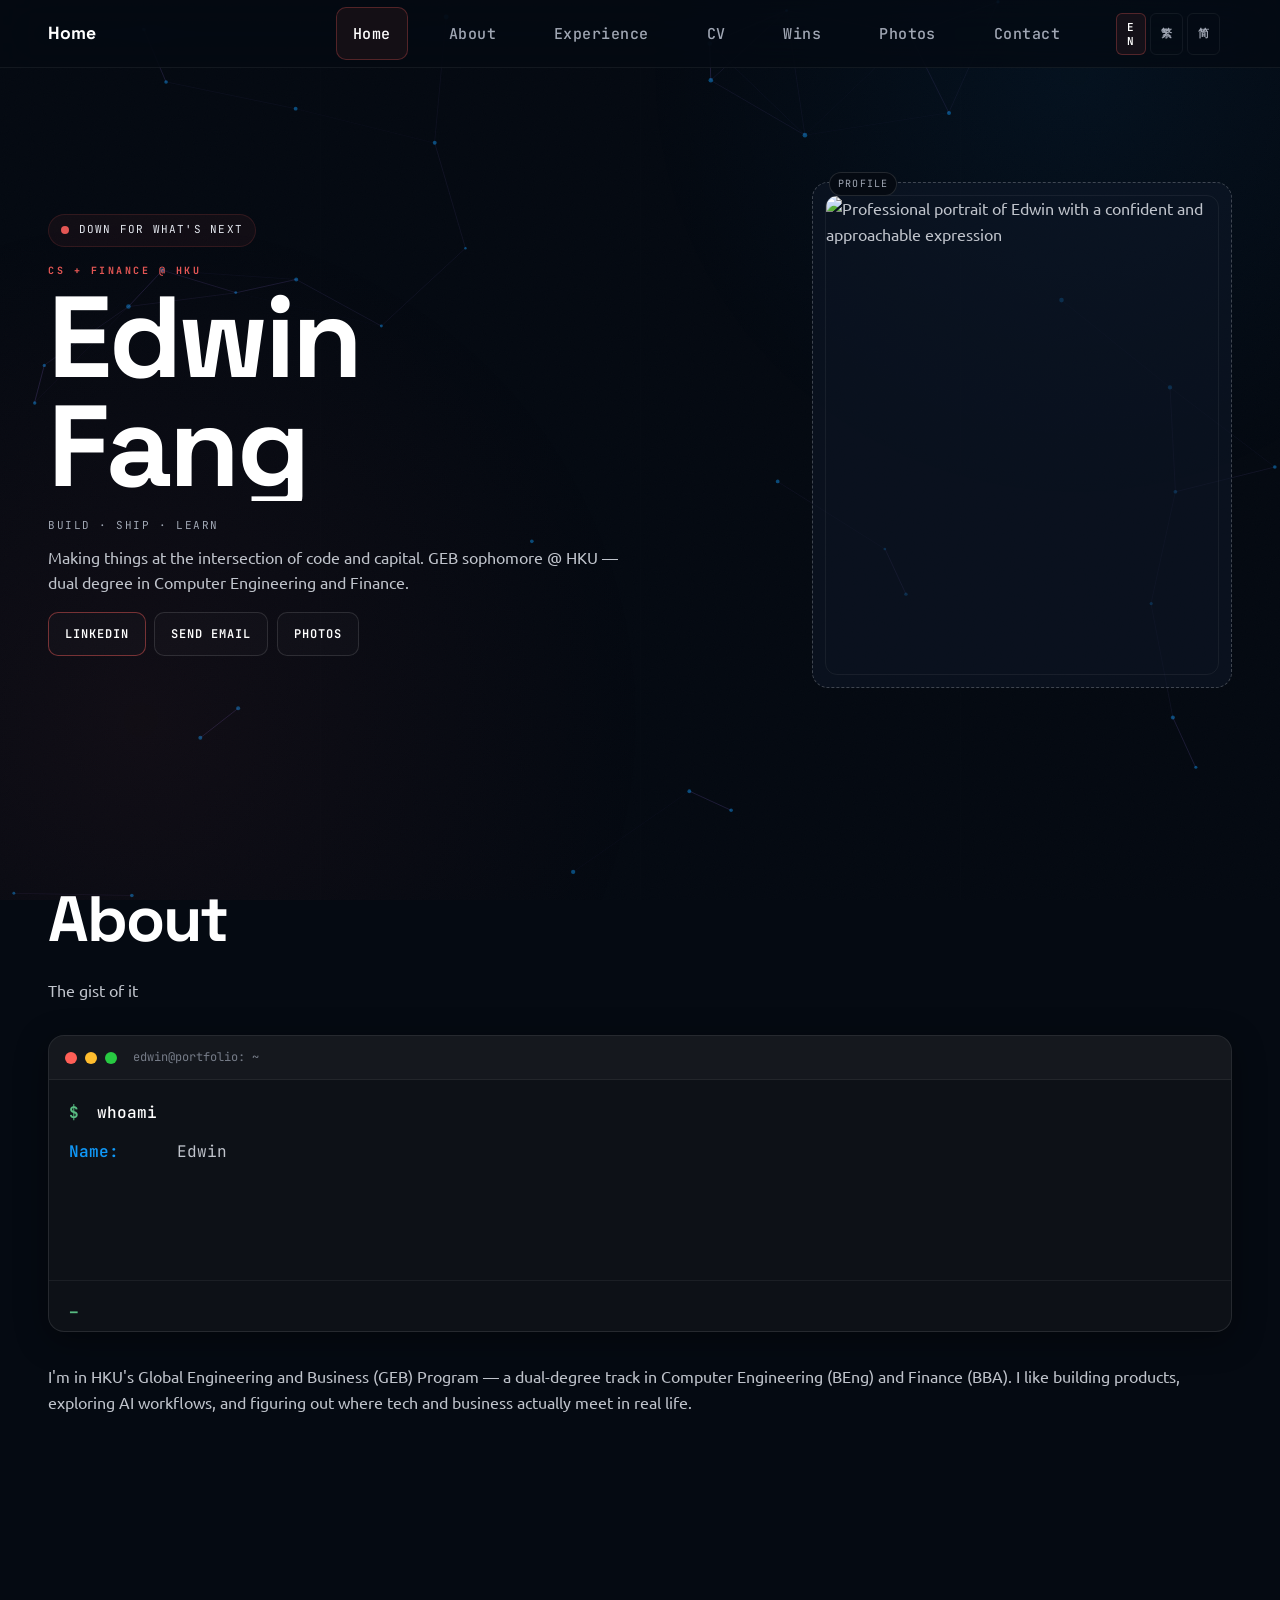
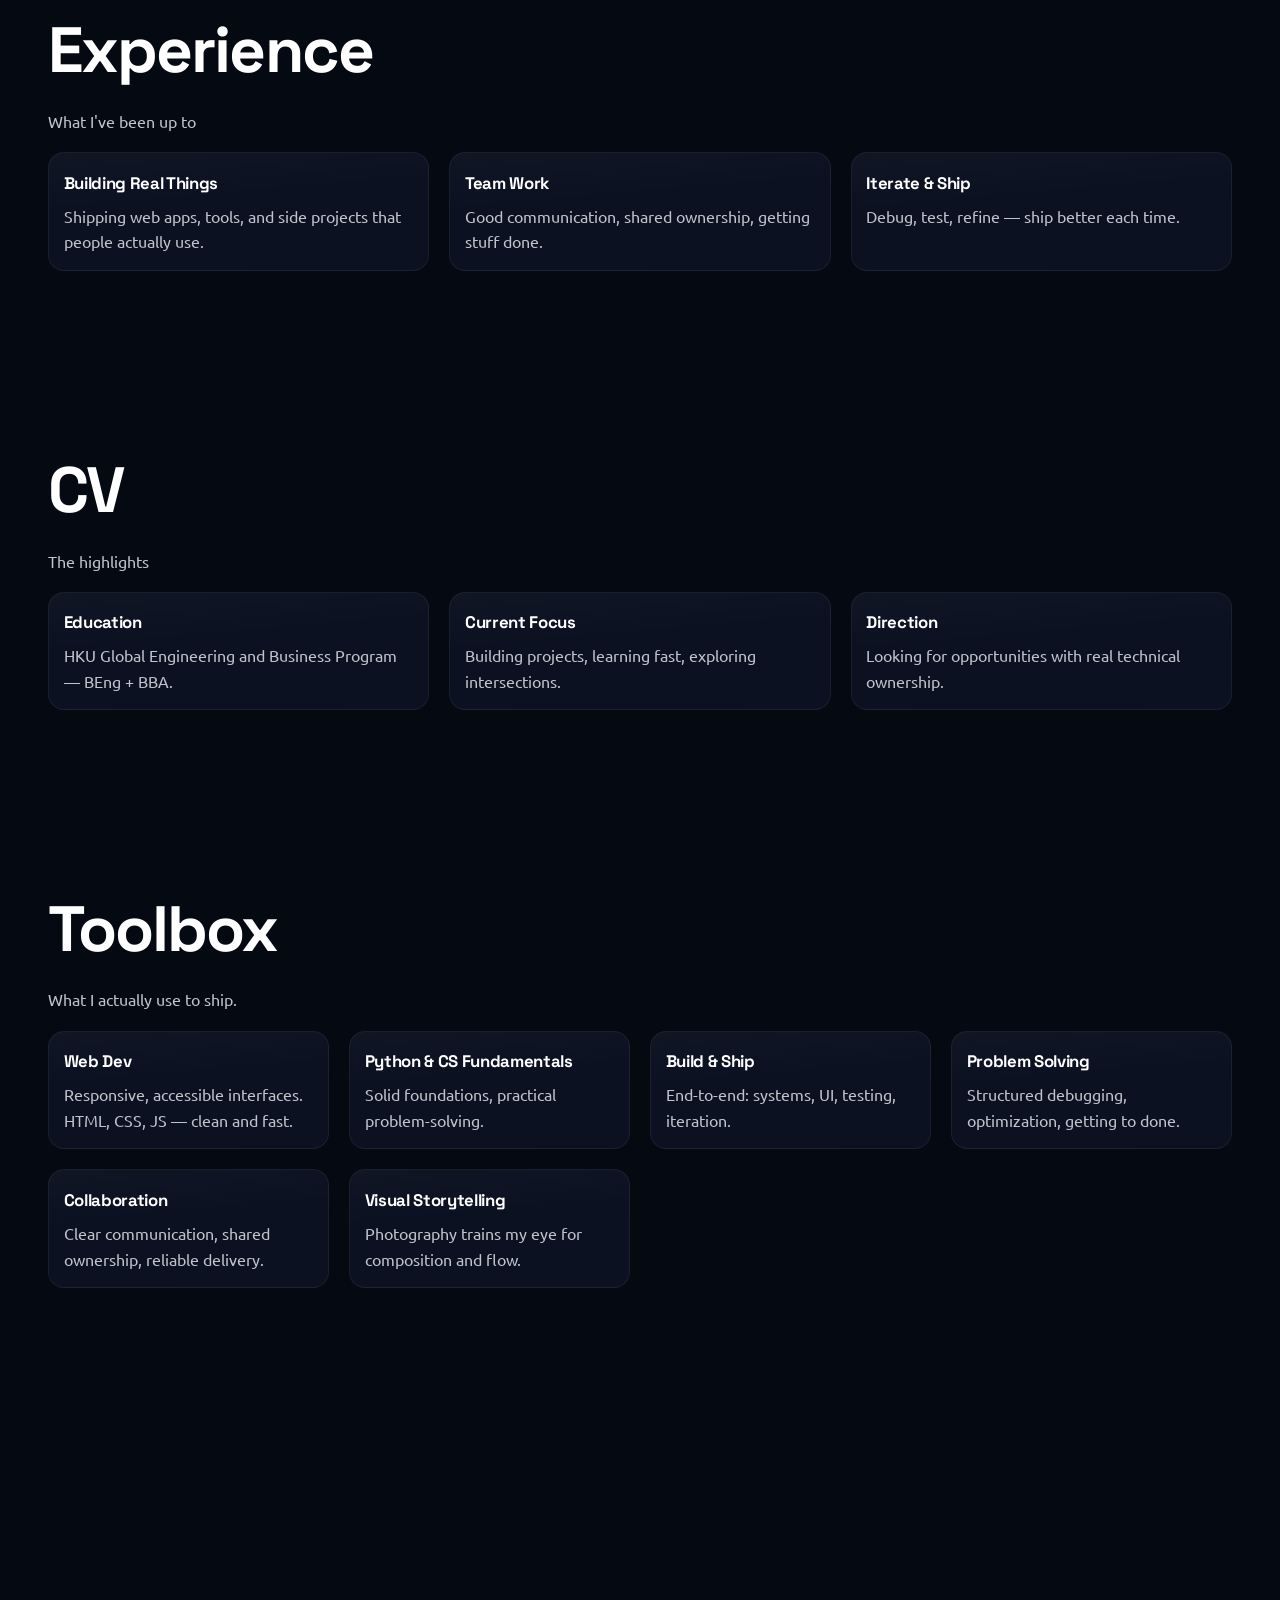
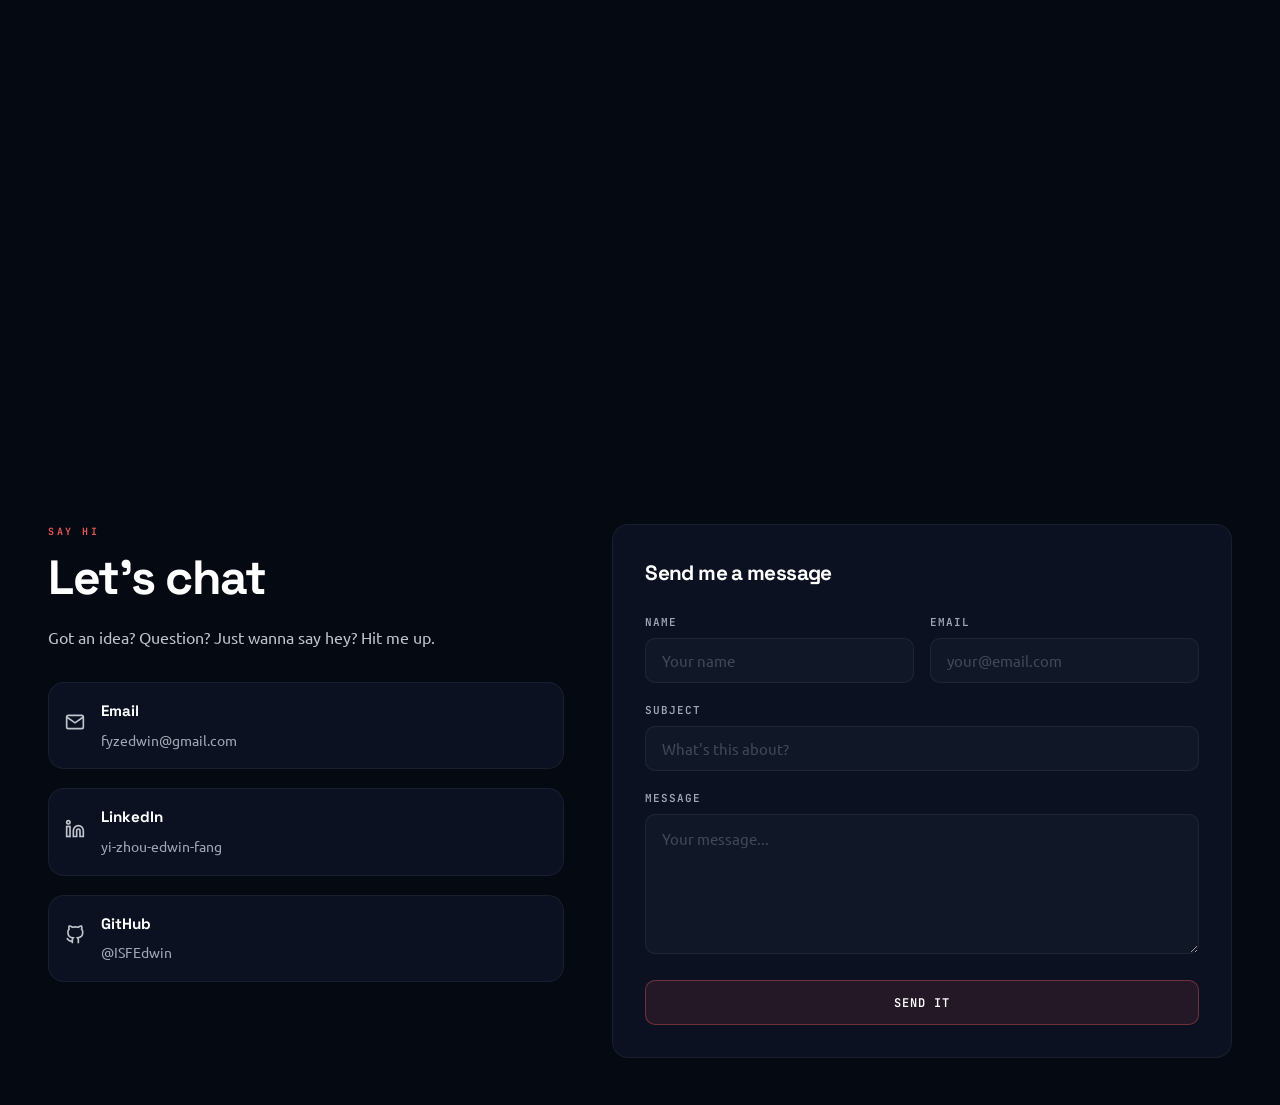
==== commit 85fefbea: "updates again to translation and content. adjusted animations." ====
--- a/index.html
+++ b/index.html
@@ -5,29 +5,51 @@
     <meta name="viewport" content="width=device-width, initial-scale=1.0">
     <meta name="description" content="Edwin's personal website: CV snapshot, projects, photography, and blog." data-i18n="meta.description">
     <meta name="keywords" content="Edwin, HKU, Computer Engineering, Finance, Personal Website, Photography, Blog" data-i18n="meta.keywords">
+    <meta name="author" content="Edwin Fang">
+    <meta name="robots" content="index, follow">
+    
+    <!-- Performance: Resource Hints -->
+    <link rel="preconnect" href="https://fonts.googleapis.com">
+    <link rel="preconnect" href="https://fonts.gstatic.com" crossorigin>
+    <link rel="preconnect" href="https://ipapi.co">
+    <link rel="dns-prefetch" href="https://formspree.io">
+    
+    <!-- Performance: Preload critical resources -->
+    <link rel="preload" href="styles.css" as="style">
+    <link rel="preload" href="i18n.js" as="script">
+    <link rel="preload" href="images/logo.png" as="image">
     
     <!-- Open Graph / Facebook -->
     <meta property="og:type" content="website">
     <meta property="og:url" content="https://isfedwin.github.io/">
     <meta property="og:title" content="Edwin - Builder & Connector">
-    <meta property="og:description" content="CS + Finance undergraduate at HKU. Photograpy, projects, and blog." data-i18n="meta.description">
+    <meta property="og:description" content="CS + Finance undergraduate at HKU. Photography, projects, and blog." data-i18n="meta.description">
     <meta property="og:image" content="https://isfedwin.github.io/images/logo.png">
+    <meta property="og:image:width" content="1200">
+    <meta property="og:image:height" content="630">
     <meta property="og:locale" content="en_US">
     <meta property="og:locale:alternate" content="zh_Hant">
     <meta property="og:locale:alternate" content="zh_Hans">
+    <meta property="og:site_name" content="Edwin Fang">
     
     <!-- Twitter Card -->
     <meta name="twitter:card" content="summary_large_image">
     <meta name="twitter:title" content="Edwin - Builder & Connector">
     <meta name="twitter:description" content="CE + Finance undergraduate at HKU. Photography, projects, and blog." data-i18n="meta.description">
     <meta name="twitter:image" content="https://isfedwin.github.io/images/logo.png">
+    <meta name="twitter:creator" content="@edwinfang">
+    
+    <!-- Canonical URL -->
+    <link rel="canonical" href="https://isfedwin.github.io/">
     
     <!-- JSON-LD Structured Data -->
     <script type="application/ld+json">
     {
         "@context": "https://schema.org",
         "@type": "Person",
-        "name": "Edwin Fang",
+        "name": "Edwin Fang (方一舟)",
+        "givenName": "Edwin",
+        "familyName": "Fang",
         "url": "https://isfedwin.github.io/",
         "image": "https://isfedwin.github.io/images/logo.png",
         "sameAs": [
@@ -38,11 +60,19 @@
         "worksFor": {
             "@type": "Organization",
             "name": "University of Hong Kong - Global Engineering and Business Program"
-        }
+        },
+        "alumniOf": {
+            "@type": "EducationalOrganization",
+            "name": "University of Hong Kong"
+        },
+        "knowsAbout": ["Computer Engineering", "Finance", "AI Workflows", "Photography"],
+        "description": "CS + Finance undergraduate at HKU, passionate about building and connecting."
     }
     </script>
     
     <link rel="icon" type="image/x-icon" href="images/logo.png">
+    <link rel="apple-touch-icon" href="images/logo.png">
+    <link rel="manifest" href="manifest.json">
     <link rel="stylesheet" href="styles.css">
     <script src="i18n.js"></script>
     <script src="terminal.js" defer></script>
@@ -55,19 +85,17 @@
     <header class="navbar">
         <div class="container">
             <a class="brand" href="index.html" data-i18n="nav.home">Edwin</a>
-            <div class="nav-actions">
+            <button class="menu-toggle" aria-label="Toggle navigation menu" aria-expanded="false" aria-controls="nav-overlay">
+                <span></span>
+                <span></span>
+                <span></span>
+            </button>
+            <div class="nav-overlay" id="nav-overlay" aria-hidden="true">
                 <div class="lang-switcher" role="group" aria-label="Language selection">
                     <button class="lang-btn active" data-lang="en" aria-label="English">EN</button>
                     <button class="lang-btn" data-lang="zh-TW" aria-label="繁體中文">繁</button>
                     <button class="lang-btn" data-lang="zh-CN" aria-label="简体中文">简</button>
                 </div>
-                <button class="menu-toggle" aria-label="Toggle navigation menu" aria-expanded="false" aria-controls="nav-overlay">
-                    <span></span>
-                    <span></span>
-                    <span></span>
-                </button>
-            </div>
-            <div class="nav-overlay" id="nav-overlay" aria-hidden="true">
                 <nav class="nav-links" aria-label="Primary">
                     <a href="index.html" aria-current="page" data-i18n="nav.home">Home</a>
                     <a href="#about" data-i18n="nav.about">About</a>
@@ -75,7 +103,8 @@
                     <a href="#cv" data-i18n="nav.cv">CV</a>
                     <a href="#accomplishments" data-i18n="nav.accomplishments">Accomplishments</a>
                     <a href="photography.html" data-i18n="nav.photography">Photography</a>
-                    <a href="blog.html" data-i18n="nav.blog">Blog</a>
+                    <!-- Blog link temporarily hidden -->
+                    <!-- <a href="blog.html" data-i18n="nav.blog">Blog</a> -->
                     <a href="#contact" data-i18n="nav.contact">Get in Contact</a>
                 </nav>
             </div>
@@ -98,22 +127,21 @@
                         <span class="line"><span class="line-inner">Edwin</span></span>
                         <span class="line"><span class="line-inner">Fang</span></span>
                     </h1>
-                    <p class="hero-role load-in" data-i18n="hero.tag">Build · Ship · Learn</p>
+                    <p class="hero-role load-in">Build · Ship · Learn</p>
                     <p class="lead load-in" data-i18n="hero.description">
                         I build practical software with clarity and intent.
                         From product ideas to polished delivery, I focus on outcomes that matter.
                     </p>
                     <div class="cta-group load-in">
                         <a class="btn btn-primary" href="https://www.linkedin.com/in/yi-zhou-edwin-fang-989780273/" target="_blank" rel="noopener noreferrer" data-i18n="nav.linkedin">LinkedIn</a>
-                        <a class="btn btn-secondary" href="mailto:fyzedwin@gmail.com" data-i18n="contact.email">Send Email</a>
+                        <a class="btn btn-secondary" href="mailto:fyzedwin@gmail.com" data-i18n="contact.email.button">Send Email</a>
                         <a class="btn btn-secondary" href="photography.html" data-i18n="nav.photography">Photography</a>
-                        <a class="btn btn-secondary" href="blog.html" data-i18n="nav.blog">Read Blog</a>
                     </div>
                 </div>
             </div>
         </section>
 
-        <section class="section" id="about">
+        <section class="section reveal" id="about">
             <div class="container">
                 <h2 data-i18n="about.title">About Me</h2>
                 <p class="section-intro" data-i18n="about.subtitle">Get to know me better</p>
@@ -144,7 +172,7 @@
             </div>
         </section>
 
-        <section class="section" id="experience">
+        <section class="section reveal" id="experience">
             <div class="container">
                 <h2 data-i18n="experience.title">Experience</h2>
                 <p class="section-intro" data-i18n="experience.subtitle">Professional experiences and delivery-focused work.</p>
@@ -165,7 +193,7 @@
             </div>
         </section>
 
-        <section class="section" id="cv">
+        <section class="section reveal" id="cv">
             <div class="container">
                 <h2 data-i18n="cv.title">CV</h2>
                 <p class="section-intro" data-i18n="cv.subtitle">Quick snapshot of where I've been.</p>
@@ -186,7 +214,7 @@
             </div>
         </section>
 
-        <section class="section" id="skills">
+        <section class="section reveal" id="skills">
             <div class="container">
                 <h2 data-i18n="skills.title">Skills</h2>
                 <p class="section-intro" data-i18n="skills.subtitle">What I actually use to ship.</p>
@@ -219,7 +247,7 @@
             </div>
         </section>
 
-        <section class="section" id="accomplishments">
+        <section class="section reveal" id="accomplishments">
             <div class="container">
                 <h2 data-i18n="accomplishments.title">Accomplishments</h2>
                 <p class="section-intro" data-i18n="accomplishments.subtitle">Things I'm proud of.</p>
@@ -246,8 +274,9 @@
                 </div>
             </div>
         </section>
-
-        <section class="section" id="blog-preview">
+        
+        <!-- Blog section temporarily hidden -->
+        <!-- <section class="section" id="blog-preview">
             <div class="container">
                 <h2 data-i18n="blog.title">Blog</h2>
                 <p class="section-intro" data-i18n="blog.subtitle">Thoughts, builds, lessons.</p>
@@ -272,8 +301,8 @@
                     </article>
                 </div>
             </div>
-        </section>
-        <section class="section contact-section" id="contact">
+        </section> -->
+        <section class="section contact-section reveal" id="contact">
             <div class="container contact-layout">
                 <div class="contact-info">
                     <p class="eyebrow" data-i18n="contact.eyebrow">Get in Touch</p>
@@ -281,7 +310,7 @@
                     <p class="section-intro" data-i18n="contact.subtitle">Have a project idea, question, or just want to say hi? Drop me a message.</p>
                     
                     <div class="contact-details">
-                        <div class="contact-detail-item">
+                        <a href="mailto:fyzedwin@gmail.com" class="contact-detail-item" style="text-decoration: none; color: inherit;">
                             <div class="contact-detail-icon">
                                 <svg viewBox="0 0 24 24" fill="none" stroke="currentColor" stroke-width="2">
                                     <path d="M4 4h16c1.1 0 2 .9 2 2v12c0 1.1-.9 2-2 2H4c-1.1 0-2-.9-2-2V6c0-1.1.9-2 2-2z"/>
@@ -290,11 +319,11 @@
                             </div>
                             <div class="contact-detail-text">
                                 <h4 data-i18n="contact.email.label">Email</h4>
-                                <a href="mailto:fyzedwin@gmail.com">fyzedwin@gmail.com</a>
-                            </div>
-                        </div>
-                        
-                        <div class="contact-detail-item">
+                                <span>fyzedwin@gmail.com</span>
+                            </div>
+                        </a>
+                        
+                        <a href="https://www.linkedin.com/in/yi-zhou-edwin-fang-989780273/" target="_blank" rel="noopener noreferrer" class="contact-detail-item" style="text-decoration: none; color: inherit;">
                             <div class="contact-detail-icon">
                                 <svg viewBox="0 0 24 24" fill="none" stroke="currentColor" stroke-width="2">
                                     <path d="M16 8a6 6 0 0 1 6 6v7h-4v-7a2 2 0 0 0-2-2 2 2 0 0 0-2 2v7h-4v-7a6 6 0 0 1 6-6z"/>
@@ -304,11 +333,11 @@
                             </div>
                             <div class="contact-detail-text">
                                 <h4 data-i18n="contact.linkedin.label">LinkedIn</h4>
-                                <a href="https://www.linkedin.com/in/yi-zhou-edwin-fang-989780273/" target="_blank" rel="noopener noreferrer">yi-zhou-edwin-fang</a>
-                            </div>
-                        </div>
-                        
-                        <div class="contact-detail-item">
+                                <span>yi-zhou-edwin-fang</span>
+                            </div>
+                        </a>
+                        
+                        <a href="https://github.com/ISFEdwin" target="_blank" rel="noopener noreferrer" class="contact-detail-item" style="text-decoration: none; color: inherit;">
                             <div class="contact-detail-icon">
                                 <svg viewBox="0 0 24 24" fill="none" stroke="currentColor" stroke-width="2">
                                     <path d="M9 19c-5 1.5-5-2.5-7-3m14 6v-3.9a3.4 3.4 0 0 0-.9-2.6c3-.3 6.2-1.5 6.2-6.8a5.3 5.3 0 0 0-1.4-3.7 4.9 4.9 0 0 0-.1-3.7s-1.2-.4-3.9 1.4a13.4 13.4 0 0 0-7 0C6.2.9 5 1.3 5 1.3a4.9 4.9 0 0 0-.1 3.7 5.3 5.3 0 0 0-1.4 3.7c0 5.3 3.2 6.5 6.2 6.8a3.4 3.4 0 0 0-.9 2.6V22"/>
@@ -316,9 +345,9 @@
                             </div>
                             <div class="contact-detail-text">
                                 <h4 data-i18n="contact.github.label">GitHub</h4>
-                                <a href="https://github.com/ISFEdwin" target="_blank" rel="noopener noreferrer">@ISFEdwin</a>
-                            </div>
-                        </div>
+                                <span>@ISFEdwin</span>
+                            </div>
+                        </a>
                     </div>
                 </div>
                 
@@ -427,20 +456,62 @@
             });
         }
     </script>
-</body>
-</html>
-
-<script>
-    // Register service worker for PWA
+
+    <script>
+    // Register service worker for PWA with update handling
     if ('serviceWorker' in navigator) {
         window.addEventListener('load', () => {
             navigator.serviceWorker.register('./sw.js')
                 .then(registration => {
                     console.log('[PWA] Service Worker registered with scope:', registration.scope);
+                    
+                    // Check for updates
+                    registration.addEventListener('updatefound', () => {
+                        const newWorker = registration.installing;
+                        console.log('[PWA] New service worker found');
+                        
+                        newWorker.addEventListener('statechange', () => {
+                            if (newWorker.state === 'installed' && navigator.serviceWorker.controller) {
+                                // New version available
+                                console.log('[PWA] New version available');
+                                showUpdateNotification();
+                            }
+                        });
+                    });
                 })
                 .catch(error => {
                     console.error('[PWA] Service Worker registration failed:', error);
                 });
+                
+            // Listen for messages from service worker
+            navigator.serviceWorker.addEventListener('message', event => {
+                if (event.data && event.data.type === 'SW_UPDATED') {
+                    console.log('[PWA] Service Worker updated to version:', event.data.version);
+                }
+            });
         });
     }
-</script>
+    
+    // Show update notification
+    function showUpdateNotification() {
+        const toast = document.createElement('div');
+        toast.className = 'update-toast';
+        toast.innerHTML = `
+            <span>New version available!</span>
+            <button onclick="refreshPage()">Update Now</button>
+        `;
+        document.body.appendChild(toast);
+        
+        setTimeout(() => toast.classList.add('show'), 100);
+    }
+    
+    // Refresh page to load new version
+    function refreshPage() {
+        if (navigator.serviceWorker && navigator.serviceWorker.controller) {
+            navigator.serviceWorker.controller.postMessage({ type: 'SKIP_WAITING' });
+        }
+        window.location.reload();
+    }
+    </script>
+</body>
+</html>
--- a/styles.css
+++ b/styles.css
@@ -103,8 +103,11 @@
     inset: 0;
     z-index: -1;
     pointer-events: none;
-    opacity: 0.015;
-    background-image: url("data:image/svg+xml,%3Csvg xmlns='http://www.w3.org/2000/svg' width='220' height='220' viewBox='0 0 220 220'%3E%3Cfilter id='n'%3E%3CfeTurbulence type='fractalNoise' baseFrequency='0.92' numOctaves='2' stitchTiles='stitch'/%3E%3C/filter%3E%3Crect width='220' height='220' filter='url(%23n)'/%3E%3C/svg%3E");
+    opacity: 0.012;
+    background-image: 
+        radial-gradient(circle at 50% 50%, rgba(255, 255, 255, 0.03) 1px, transparent 1px),
+        url("data:image/svg+xml,%3Csvg xmlns='http://www.w3.org/2000/svg' width='220' height='220' viewBox='0 0 220 220'%3E%3Cfilter id='n'%3E%3CfeTurbulence type='fractalNoise' baseFrequency='0.92' numOctaves='2' stitchTiles='stitch'/%3E%3C/filter%3E%3Crect width='220' height='220' filter='url(%23n)'/%3E%3C/svg%3E");
+    background-size: 24px 24px, 220px 220px;
 }
 
 #constellation {
@@ -128,7 +131,7 @@
     top: 0;
     bottom: 0;
     width: 1px;
-    background: rgba(255, 255, 255, 0.015);
+    background: rgba(255, 255, 255, 0.008);
 }
 
 .grid-lines .v-line:nth-child(1) {
@@ -149,9 +152,9 @@
     z-index: -2;
     pointer-events: none;
     background:
-        radial-gradient(circle at 84% 8%, rgba(16, 152, 247, 0.11), transparent 26%),
-        radial-gradient(circle at 11% 80%, rgba(227, 86, 84, 0.11), transparent 34%);
-    animation: accent-drift 14s ease-in-out infinite alternate;
+        radial-gradient(circle at 84% 8%, rgba(16, 152, 247, 0.06), transparent 32%),
+        radial-gradient(circle at 11% 80%, rgba(227, 86, 84, 0.06), transparent 38%);
+    animation: accent-drift 20s ease-in-out infinite alternate;
 }
 
 .container {
@@ -435,6 +438,7 @@
 
 .section {
     padding: 84px 0;
+    position: relative;
 }
 
 .section h2 {
@@ -452,24 +456,59 @@
 .blog-grid,
 .photo-grid {
     display: grid;
-    gap: 1px;
+    gap: 1.25rem;
 }
 
 .card-grid {
-    grid-template-columns: repeat(auto-fit, minmax(235px, 1fr));
+    grid-template-columns: repeat(auto-fit, minmax(280px, 1fr));
 }
 
 .blog-grid {
-    grid-template-columns: repeat(auto-fit, minmax(260px, 1fr));
+    grid-template-columns: repeat(auto-fit, minmax(300px, 1fr));
 }
 
 .blog-list {
     grid-template-columns: 1fr;
-    gap: 0.85rem;
+    gap: 1rem;
 }
 
 .photo-grid {
-    grid-template-columns: repeat(auto-fit, minmax(235px, 1fr));
+    grid-template-columns: repeat(auto-fit, minmax(280px, 1fr));
+}
+
+/* Grid utility classes for block-based layouts */
+.grid-2 {
+    display: grid;
+    grid-template-columns: repeat(2, 1fr);
+    gap: 1.5rem;
+}
+
+.grid-3 {
+    display: grid;
+    grid-template-columns: repeat(3, 1fr);
+    gap: 1.25rem;
+}
+
+.grid-4 {
+    display: grid;
+    grid-template-columns: repeat(4, 1fr);
+    gap: 1rem;
+}
+
+@media (max-width: 900px) {
+    .grid-2,
+    .grid-3,
+    .grid-4 {
+        grid-template-columns: repeat(auto-fit, minmax(260px, 1fr));
+    }
+}
+
+@media (max-width: 640px) {
+    .grid-2,
+    .grid-3,
+    .grid-4 {
+        grid-template-columns: 1fr;
+    }
 }
 
 .card,
@@ -481,7 +520,21 @@
     background: var(--bg-card);
     border: 1px solid var(--border);
     border-radius: var(--radius-lg);
-    transition: transform 0.35s var(--ease), border-color 0.35s var(--ease), box-shadow 0.35s var(--ease);
+    transition: transform 0.42s var(--ease), border-color 0.42s var(--ease), box-shadow 0.42s var(--ease), background-color 0.42s var(--ease);
+    /* Subtle gradient overlay for depth */
+    background-image: linear-gradient(175deg, rgba(255, 255, 255, 0.02), transparent 40%);
+}
+
+/* Hover effect for block-based cards */
+.card:hover,
+.blog-card:hover,
+.photo-card:hover {
+    transform: translateY(-8px);
+    border-color: rgba(255, 255, 255, 0.12);
+    box-shadow: 
+        0 22px 44px rgba(0, 0, 0, 0.4),
+        0 0 0 1px rgba(255, 255, 255, 0.05) inset;
+    background-color: var(--bg-card-2);
 }
 
 .card::after,
@@ -622,13 +675,13 @@
 
 .reveal {
     opacity: 0;
-    transform: translateY(28px);
+    transform: translateY(28px) scale(0.98);
     transition: opacity 0.7s var(--ease), transform 0.7s var(--ease);
 }
 
 .reveal.is-visible {
     opacity: 1;
-    transform: translateY(0);
+    transform: translateY(0) scale(1);
 }
 
 /* Staggered animations for cards */
@@ -662,31 +715,67 @@
 }
 
 /* Section headers animation */
-.section > h2,
-.section > .eyebrow,
-.section > .section-intro {
+.reveal > h2,
+.reveal > .eyebrow,
+.reveal > .section-intro,
+.reveal > .hero-tag,
+.reveal > .hero-name,
+.reveal > .hero-role,
+.reveal > .lead,
+.reveal > .cta-group {
     opacity: 0;
     transform: translateY(20px);
     transition: opacity 0.6s var(--ease), transform 0.6s var(--ease);
 }
 
-.section.is-visible > h2,
-.section.is-visible > .eyebrow,
-.section.is-visible > .section-intro {
+.reveal.is-visible > h2,
+.reveal.is-visible > .eyebrow,
+.reveal.is-visible > .section-intro {
     opacity: 1;
     transform: translateY(0);
 }
 
-.section.is-visible > .eyebrow {
+.reveal.is-visible > .eyebrow {
     transition-delay: 0.1s;
 }
 
-.section.is-visible > h2 {
+.reveal.is-visible > h2 {
     transition-delay: 0.2s;
 }
 
-.section.is-visible > .section-intro {
+.reveal.is-visible > .section-intro {
     transition-delay: 0.3s;
+}
+
+/* Hero section special animations */
+.reveal.is-visible > .hero-tag {
+    opacity: 1;
+    transform: translateY(0);
+    transition-delay: 0.1s;
+}
+
+.reveal.is-visible > .hero-name {
+    opacity: 1;
+    transform: translateY(0);
+    transition-delay: 0.25s;
+}
+
+.reveal.is-visible > .hero-role {
+    opacity: 1;
+    transform: translateY(0);
+    transition-delay: 0.35s;
+}
+
+.reveal.is-visible > .lead {
+    opacity: 1;
+    transform: translateY(0);
+    transition-delay: 0.45s;
+}
+
+.reveal.is-visible > .cta-group {
+    opacity: 1;
+    transform: translateY(0);
+    transition-delay: 0.55s;
 }
 
 @keyframes pulse-dot {
@@ -846,9 +935,10 @@
     z-index: 25;
     background: rgba(5, 10, 18, 0.97);
     backdrop-filter: blur(32px) saturate(1.2);
-    padding: 2rem 1.5rem;
+    padding: 1rem 1.5rem;
     opacity: 0;
     transition: opacity 0.35s var(--ease);
+    overflow-y: auto;
 }
 
 .nav-overlay.active {
@@ -1169,6 +1259,14 @@
 
     .nav-overlay {
         padding: 1rem 1.5rem;
+    }
+
+    .nav-overlay .lang-switcher {
+        margin-bottom: 1rem;
+        padding-bottom: 1rem;
+        border-bottom: 1px solid var(--border);
+        display: flex;
+        gap: 0.5rem;
     }
 
     .nav-overlay .nav-links a {
@@ -1302,9 +1400,29 @@
     border: 1px solid var(--border);
     border-radius: var(--radius-lg);
     transition: border-color 0.3s var(--ease), transform 0.3s var(--ease);
+    cursor: pointer;
+    text-decoration: none;
+    color: inherit;
 }
 
 .contact-detail-item:hover {
+    border-color: var(--border-h);
+    transform: translateX(8px);
+    box-shadow: 0 4px 20px rgba(0, 0, 0, 0.3);
+}
+
+.contact-detail-text h4,
+.contact-detail-text span {
+    margin: 0;
+    font-size: 0.85rem;
+    color: var(--gray-300);
+    text-decoration: none;
+    transition: color 0.2s ease;
+}
+
+.contact-detail-item:hover .contact-detail-text span {
+    color: var(--red);
+}
     border-color: var(--border-h);
     transform: translateX(4px);
 }
@@ -1741,16 +1859,104 @@
 
 /* Desktop: show nav overlay (override mobile hidden state) */
 @media (min-width: 769px) {
+    .navbar .container {
+        display: flex;
+        align-items: center;
+        justify-content: space-between;
+    }
+
     .navbar .nav-overlay {
-        display: flex;
+        display: flex !important;
         position: static;
         background: none;
         backdrop-filter: none;
         padding: 0;
         opacity: 1;
+        flex-direction: row;
+        align-items: center;
+        gap: 2rem;
     }
 
     .navbar .nav-overlay .nav-links {
         flex-direction: row;
-    }
-}
+        display: flex;
+        gap: 1.5rem;
+        order: 1;
+    }
+
+    .navbar .nav-overlay .lang-switcher {
+        order: 2;
+    }
+
+    .navbar .menu-toggle {
+        display: none;
+    }
+}
+
+/* ===== Update Toast Notification ===== */
+.update-toast {
+    position: fixed;
+    bottom: 20px;
+    left: 50%;
+    transform: translateX(-50%) translateY(100px);
+    background: var(--bg-card);
+    border: 1px solid var(--red);
+    border-radius: var(--radius-lg);
+    padding: 1rem 1.5rem;
+    display: flex;
+    align-items: center;
+    gap: 1rem;
+    z-index: 9999;
+    box-shadow: 0 8px 32px rgba(0, 0, 0, 0.3);
+    opacity: 0;
+    transition: transform 0.4s var(--ease), opacity 0.4s var(--ease);
+}
+
+.update-toast.show {
+    transform: translateX(-50%) translateY(0);
+    opacity: 1;
+}
+
+.update-toast span {
+    color: var(--white);
+    font-family: var(--mono);
+    font-size: 13px;
+    font-weight: 500;
+}
+
+.update-toast button {
+    background: var(--red);
+    color: white;
+    border: none;
+    padding: 0.5rem 1rem;
+    border-radius: 6px;
+    font-family: var(--mono);
+    font-size: 12px;
+    font-weight: 600;
+    cursor: pointer;
+    transition: background 0.2s ease, transform 0.2s ease;
+}
+
+.update-toast button:hover {
+    background: rgba(227, 86, 84, 0.8);
+    transform: scale(1.05);
+}
+
+.update-toast button:active {
+    transform: scale(0.98);
+}
+
+/* Mobile: adjust toast positioning */
+@media (max-width: 768px) {
+    .update-toast {
+        bottom: 10px;
+        left: 10px;
+        right: 10px;
+        transform: translateY(100px);
+        width: auto;
+    }
+    
+    .update-toast.show {
+        transform: translateY(0);
+    }
+}
--- a/styles.css
+++ b/styles.css
@@ -103,8 +103,11 @@
     inset: 0;
     z-index: -1;
     pointer-events: none;
-    opacity: 0.015;
-    background-image: url("data:image/svg+xml,%3Csvg xmlns='http://www.w3.org/2000/svg' width='220' height='220' viewBox='0 0 220 220'%3E%3Cfilter id='n'%3E%3CfeTurbulence type='fractalNoise' baseFrequency='0.92' numOctaves='2' stitchTiles='stitch'/%3E%3C/filter%3E%3Crect width='220' height='220' filter='url(%23n)'/%3E%3C/svg%3E");
+    opacity: 0.012;
+    background-image: 
+        radial-gradient(circle at 50% 50%, rgba(255, 255, 255, 0.03) 1px, transparent 1px),
+        url("data:image/svg+xml,%3Csvg xmlns='http://www.w3.org/2000/svg' width='220' height='220' viewBox='0 0 220 220'%3E%3Cfilter id='n'%3E%3CfeTurbulence type='fractalNoise' baseFrequency='0.92' numOctaves='2' stitchTiles='stitch'/%3E%3C/filter%3E%3Crect width='220' height='220' filter='url(%23n)'/%3E%3C/svg%3E");
+    background-size: 24px 24px, 220px 220px;
 }
 
 #constellation {
@@ -128,7 +131,7 @@
     top: 0;
     bottom: 0;
     width: 1px;
-    background: rgba(255, 255, 255, 0.015);
+    background: rgba(255, 255, 255, 0.008);
 }
 
 .grid-lines .v-line:nth-child(1) {
@@ -149,9 +152,9 @@
     z-index: -2;
     pointer-events: none;
     background:
-        radial-gradient(circle at 84% 8%, rgba(16, 152, 247, 0.11), transparent 26%),
-        radial-gradient(circle at 11% 80%, rgba(227, 86, 84, 0.11), transparent 34%);
-    animation: accent-drift 14s ease-in-out infinite alternate;
+        radial-gradient(circle at 84% 8%, rgba(16, 152, 247, 0.06), transparent 32%),
+        radial-gradient(circle at 11% 80%, rgba(227, 86, 84, 0.06), transparent 38%);
+    animation: accent-drift 20s ease-in-out infinite alternate;
 }
 
 .container {
@@ -435,6 +438,7 @@
 
 .section {
     padding: 84px 0;
+    position: relative;
 }
 
 .section h2 {
@@ -452,24 +456,59 @@
 .blog-grid,
 .photo-grid {
     display: grid;
-    gap: 1px;
+    gap: 1.25rem;
 }
 
 .card-grid {
-    grid-template-columns: repeat(auto-fit, minmax(235px, 1fr));
+    grid-template-columns: repeat(auto-fit, minmax(280px, 1fr));
 }
 
 .blog-grid {
-    grid-template-columns: repeat(auto-fit, minmax(260px, 1fr));
+    grid-template-columns: repeat(auto-fit, minmax(300px, 1fr));
 }
 
 .blog-list {
     grid-template-columns: 1fr;
-    gap: 0.85rem;
+    gap: 1rem;
 }
 
 .photo-grid {
-    grid-template-columns: repeat(auto-fit, minmax(235px, 1fr));
+    grid-template-columns: repeat(auto-fit, minmax(280px, 1fr));
+}
+
+/* Grid utility classes for block-based layouts */
+.grid-2 {
+    display: grid;
+    grid-template-columns: repeat(2, 1fr);
+    gap: 1.5rem;
+}
+
+.grid-3 {
+    display: grid;
+    grid-template-columns: repeat(3, 1fr);
+    gap: 1.25rem;
+}
+
+.grid-4 {
+    display: grid;
+    grid-template-columns: repeat(4, 1fr);
+    gap: 1rem;
+}
+
+@media (max-width: 900px) {
+    .grid-2,
+    .grid-3,
+    .grid-4 {
+        grid-template-columns: repeat(auto-fit, minmax(260px, 1fr));
+    }
+}
+
+@media (max-width: 640px) {
+    .grid-2,
+    .grid-3,
+    .grid-4 {
+        grid-template-columns: 1fr;
+    }
 }
 
 .card,
@@ -481,7 +520,21 @@
     background: var(--bg-card);
     border: 1px solid var(--border);
     border-radius: var(--radius-lg);
-    transition: transform 0.35s var(--ease), border-color 0.35s var(--ease), box-shadow 0.35s var(--ease);
+    transition: transform 0.42s var(--ease), border-color 0.42s var(--ease), box-shadow 0.42s var(--ease), background-color 0.42s var(--ease);
+    /* Subtle gradient overlay for depth */
+    background-image: linear-gradient(175deg, rgba(255, 255, 255, 0.02), transparent 40%);
+}
+
+/* Hover effect for block-based cards */
+.card:hover,
+.blog-card:hover,
+.photo-card:hover {
+    transform: translateY(-8px);
+    border-color: rgba(255, 255, 255, 0.12);
+    box-shadow: 
+        0 22px 44px rgba(0, 0, 0, 0.4),
+        0 0 0 1px rgba(255, 255, 255, 0.05) inset;
+    background-color: var(--bg-card-2);
 }
 
 .card::after,
@@ -622,13 +675,13 @@
 
 .reveal {
     opacity: 0;
-    transform: translateY(28px);
+    transform: translateY(28px) scale(0.98);
     transition: opacity 0.7s var(--ease), transform 0.7s var(--ease);
 }
 
 .reveal.is-visible {
     opacity: 1;
-    transform: translateY(0);
+    transform: translateY(0) scale(1);
 }
 
 /* Staggered animations for cards */
@@ -662,31 +715,67 @@
 }
 
 /* Section headers animation */
-.section > h2,
-.section > .eyebrow,
-.section > .section-intro {
+.reveal > h2,
+.reveal > .eyebrow,
+.reveal > .section-intro,
+.reveal > .hero-tag,
+.reveal > .hero-name,
+.reveal > .hero-role,
+.reveal > .lead,
+.reveal > .cta-group {
     opacity: 0;
     transform: translateY(20px);
     transition: opacity 0.6s var(--ease), transform 0.6s var(--ease);
 }
 
-.section.is-visible > h2,
-.section.is-visible > .eyebrow,
-.section.is-visible > .section-intro {
+.reveal.is-visible > h2,
+.reveal.is-visible > .eyebrow,
+.reveal.is-visible > .section-intro {
     opacity: 1;
     transform: translateY(0);
 }
 
-.section.is-visible > .eyebrow {
+.reveal.is-visible > .eyebrow {
     transition-delay: 0.1s;
 }
 
-.section.is-visible > h2 {
+.reveal.is-visible > h2 {
     transition-delay: 0.2s;
 }
 
-.section.is-visible > .section-intro {
+.reveal.is-visible > .section-intro {
     transition-delay: 0.3s;
+}
+
+/* Hero section special animations */
+.reveal.is-visible > .hero-tag {
+    opacity: 1;
+    transform: translateY(0);
+    transition-delay: 0.1s;
+}
+
+.reveal.is-visible > .hero-name {
+    opacity: 1;
+    transform: translateY(0);
+    transition-delay: 0.25s;
+}
+
+.reveal.is-visible > .hero-role {
+    opacity: 1;
+    transform: translateY(0);
+    transition-delay: 0.35s;
+}
+
+.reveal.is-visible > .lead {
+    opacity: 1;
+    transform: translateY(0);
+    transition-delay: 0.45s;
+}
+
+.reveal.is-visible > .cta-group {
+    opacity: 1;
+    transform: translateY(0);
+    transition-delay: 0.55s;
 }
 
 @keyframes pulse-dot {
@@ -846,9 +935,10 @@
     z-index: 25;
     background: rgba(5, 10, 18, 0.97);
     backdrop-filter: blur(32px) saturate(1.2);
-    padding: 2rem 1.5rem;
+    padding: 1rem 1.5rem;
     opacity: 0;
     transition: opacity 0.35s var(--ease);
+    overflow-y: auto;
 }
 
 .nav-overlay.active {
@@ -1169,6 +1259,14 @@
 
     .nav-overlay {
         padding: 1rem 1.5rem;
+    }
+
+    .nav-overlay .lang-switcher {
+        margin-bottom: 1rem;
+        padding-bottom: 1rem;
+        border-bottom: 1px solid var(--border);
+        display: flex;
+        gap: 0.5rem;
     }
 
     .nav-overlay .nav-links a {
@@ -1302,9 +1400,29 @@
     border: 1px solid var(--border);
     border-radius: var(--radius-lg);
     transition: border-color 0.3s var(--ease), transform 0.3s var(--ease);
+    cursor: pointer;
+    text-decoration: none;
+    color: inherit;
 }
 
 .contact-detail-item:hover {
+    border-color: var(--border-h);
+    transform: translateX(8px);
+    box-shadow: 0 4px 20px rgba(0, 0, 0, 0.3);
+}
+
+.contact-detail-text h4,
+.contact-detail-text span {
+    margin: 0;
+    font-size: 0.85rem;
+    color: var(--gray-300);
+    text-decoration: none;
+    transition: color 0.2s ease;
+}
+
+.contact-detail-item:hover .contact-detail-text span {
+    color: var(--red);
+}
     border-color: var(--border-h);
     transform: translateX(4px);
 }
@@ -1741,16 +1859,104 @@
 
 /* Desktop: show nav overlay (override mobile hidden state) */
 @media (min-width: 769px) {
+    .navbar .container {
+        display: flex;
+        align-items: center;
+        justify-content: space-between;
+    }
+
     .navbar .nav-overlay {
-        display: flex;
+        display: flex !important;
         position: static;
         background: none;
         backdrop-filter: none;
         padding: 0;
         opacity: 1;
+        flex-direction: row;
+        align-items: center;
+        gap: 2rem;
     }
 
     .navbar .nav-overlay .nav-links {
         flex-direction: row;
-    }
-}
+        display: flex;
+        gap: 1.5rem;
+        order: 1;
+    }
+
+    .navbar .nav-overlay .lang-switcher {
+        order: 2;
+    }
+
+    .navbar .menu-toggle {
+        display: none;
+    }
+}
+
+/* ===== Update Toast Notification ===== */
+.update-toast {
+    position: fixed;
+    bottom: 20px;
+    left: 50%;
+    transform: translateX(-50%) translateY(100px);
+    background: var(--bg-card);
+    border: 1px solid var(--red);
+    border-radius: var(--radius-lg);
+    padding: 1rem 1.5rem;
+    display: flex;
+    align-items: center;
+    gap: 1rem;
+    z-index: 9999;
+    box-shadow: 0 8px 32px rgba(0, 0, 0, 0.3);
+    opacity: 0;
+    transition: transform 0.4s var(--ease), opacity 0.4s var(--ease);
+}
+
+.update-toast.show {
+    transform: translateX(-50%) translateY(0);
+    opacity: 1;
+}
+
+.update-toast span {
+    color: var(--white);
+    font-family: var(--mono);
+    font-size: 13px;
+    font-weight: 500;
+}
+
+.update-toast button {
+    background: var(--red);
+    color: white;
+    border: none;
+    padding: 0.5rem 1rem;
+    border-radius: 6px;
+    font-family: var(--mono);
+    font-size: 12px;
+    font-weight: 600;
+    cursor: pointer;
+    transition: background 0.2s ease, transform 0.2s ease;
+}
+
+.update-toast button:hover {
+    background: rgba(227, 86, 84, 0.8);
+    transform: scale(1.05);
+}
+
+.update-toast button:active {
+    transform: scale(0.98);
+}
+
+/* Mobile: adjust toast positioning */
+@media (max-width: 768px) {
+    .update-toast {
+        bottom: 10px;
+        left: 10px;
+        right: 10px;
+        transform: translateY(100px);
+        width: auto;
+    }
+    
+    .update-toast.show {
+        transform: translateY(0);
+    }
+}
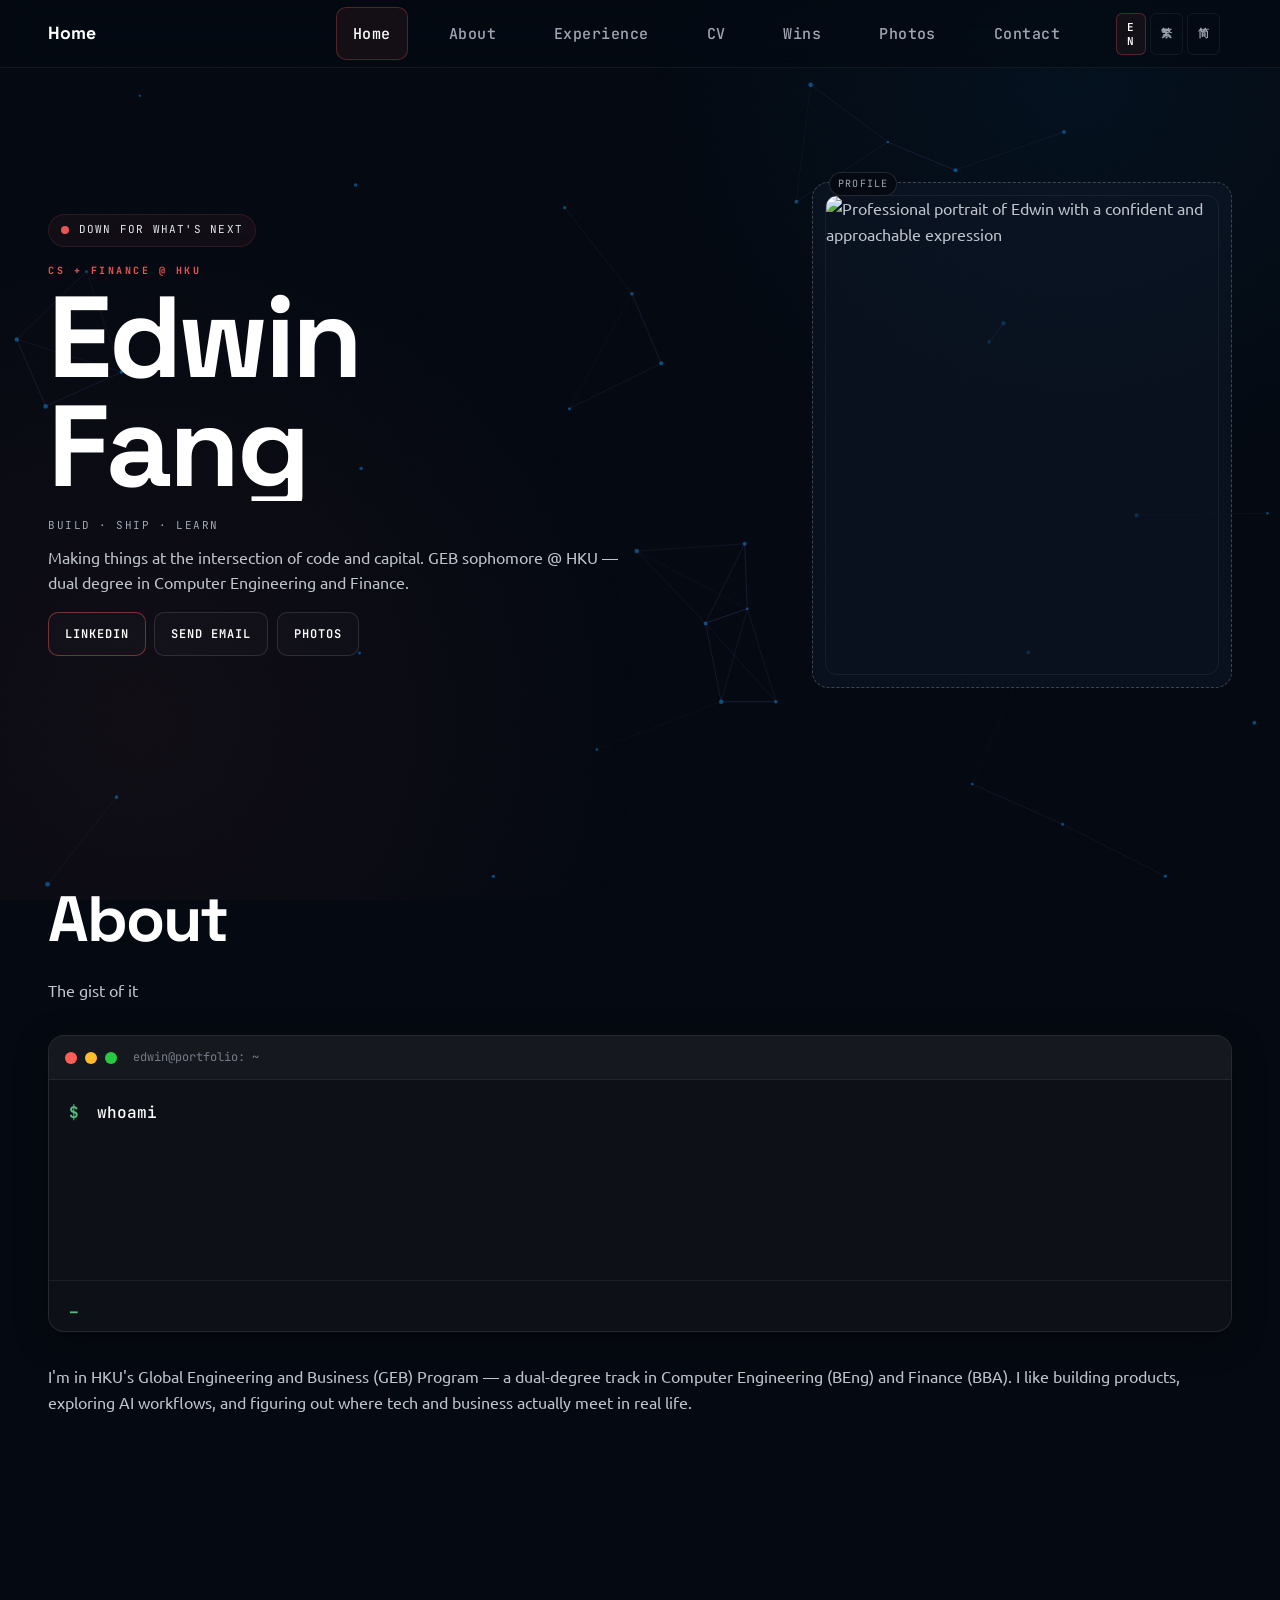
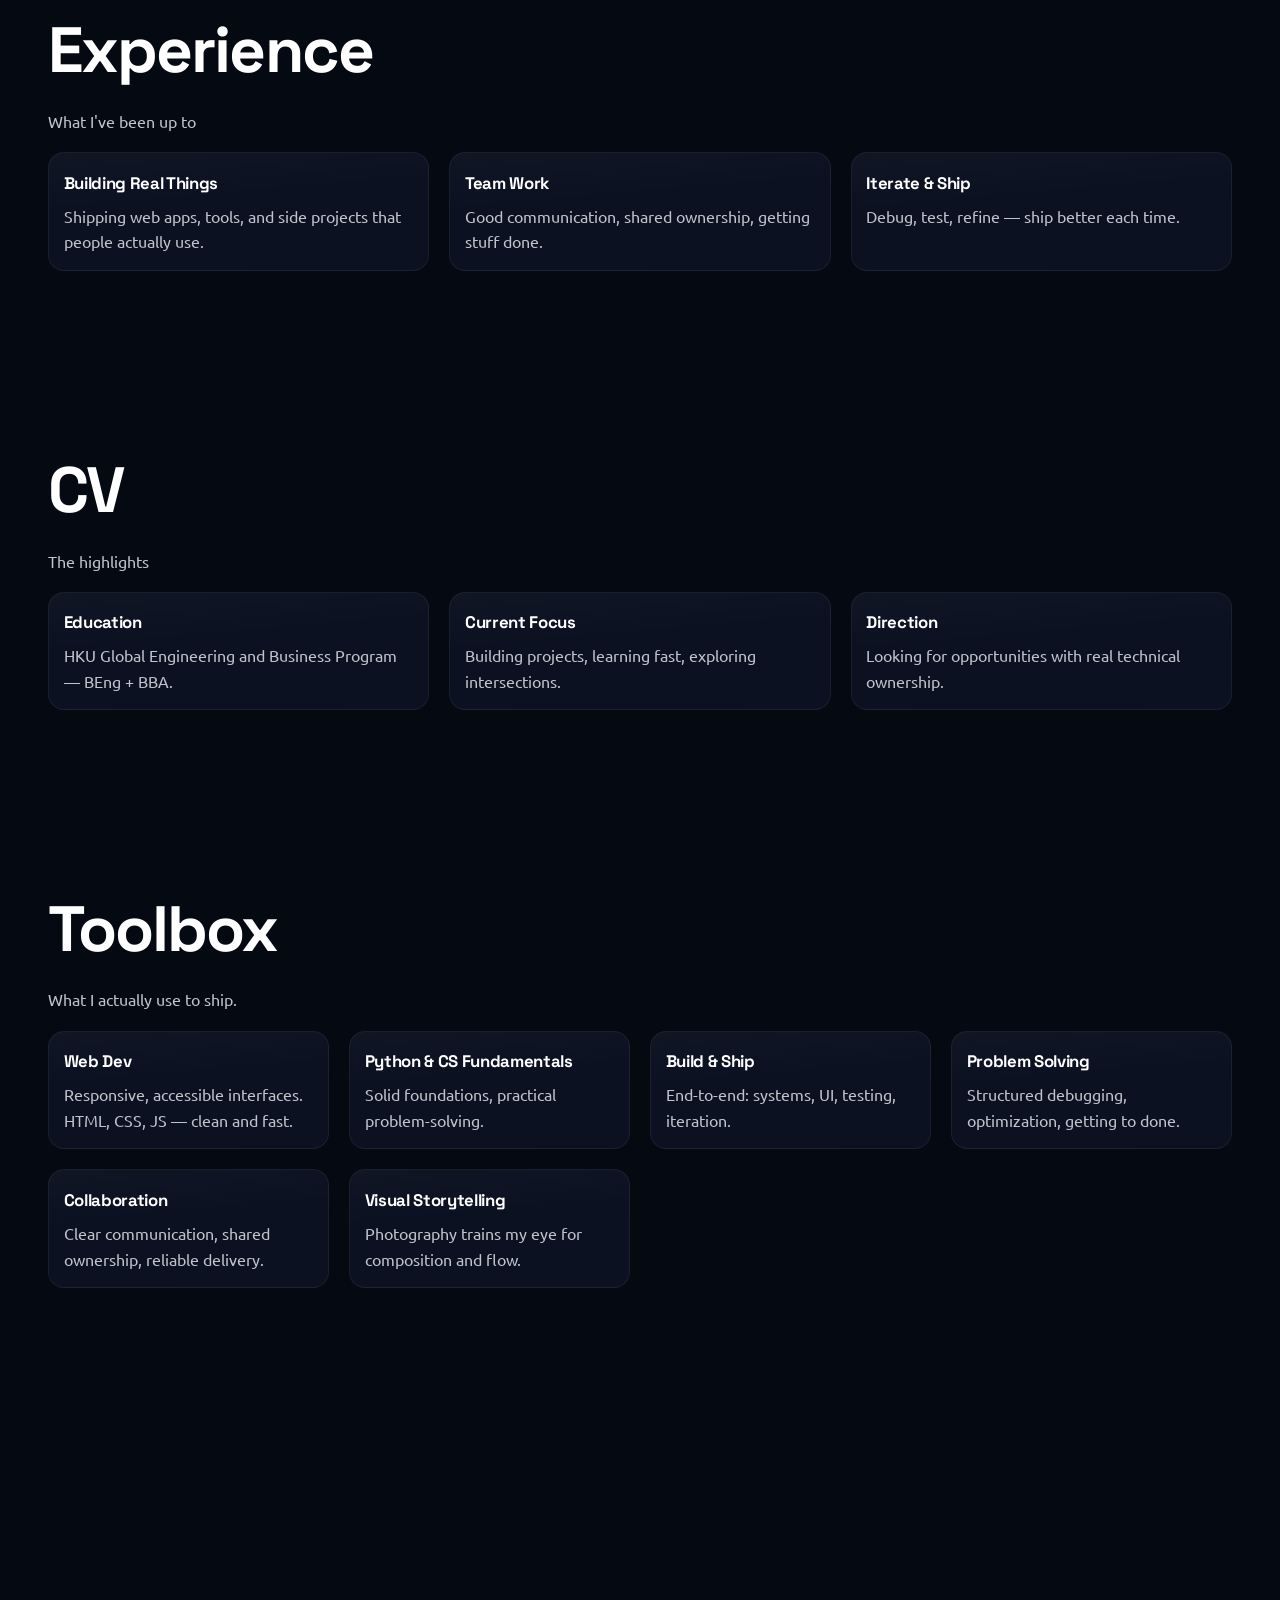
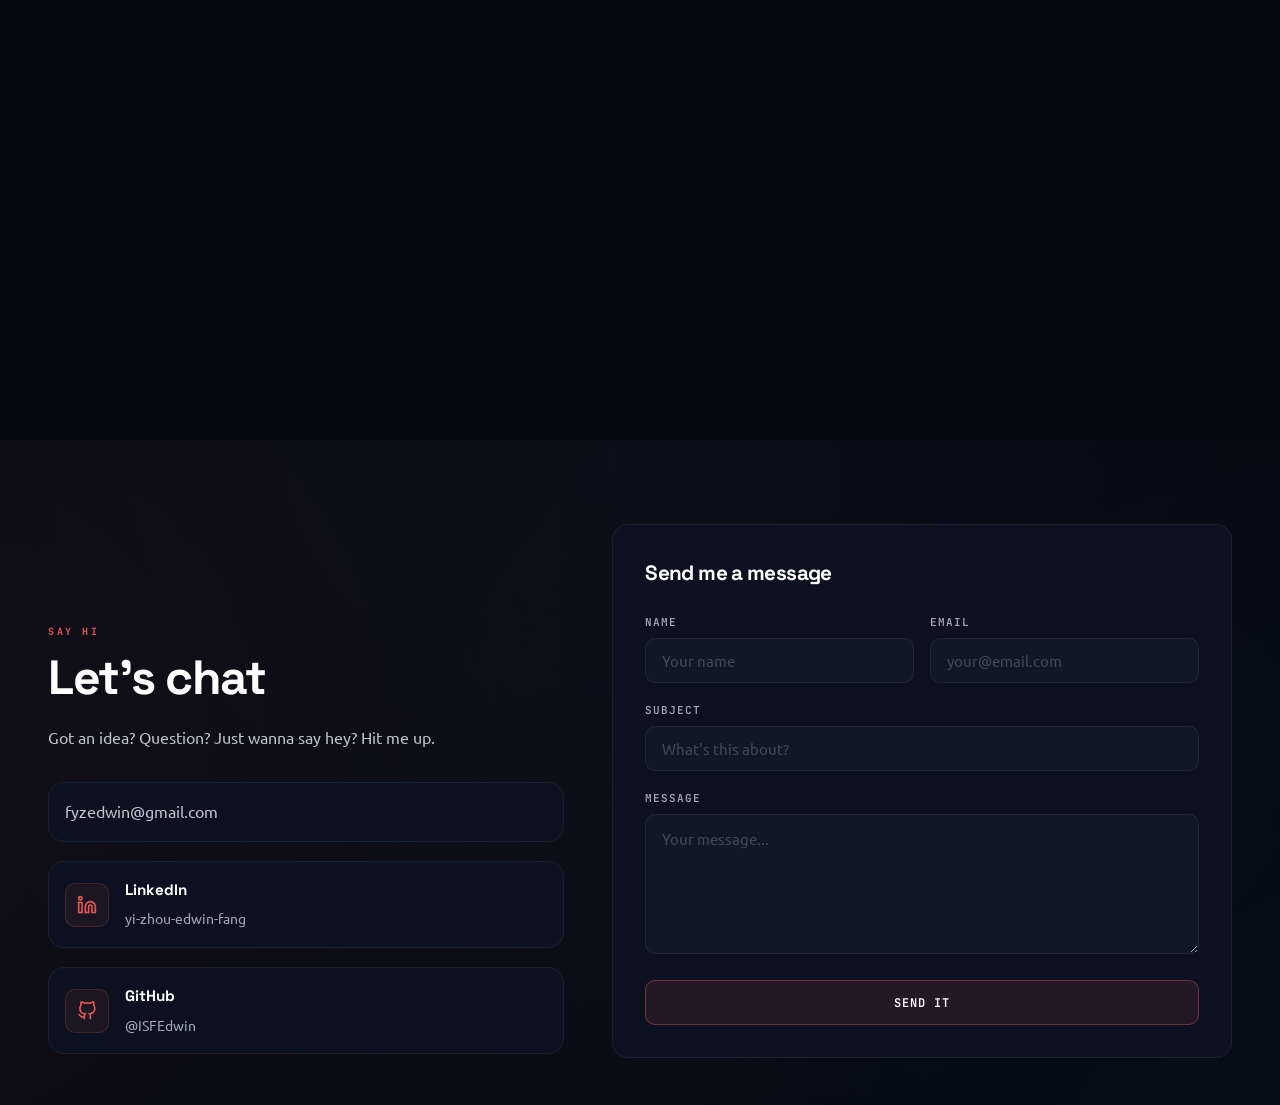
==== commit 992a46df: "Animation changes and license change." ====
--- a/index.html
+++ b/index.html
@@ -134,7 +134,7 @@
                     </p>
                     <div class="cta-group load-in">
                         <a class="btn btn-primary" href="https://www.linkedin.com/in/yi-zhou-edwin-fang-989780273/" target="_blank" rel="noopener noreferrer" data-i18n="nav.linkedin">LinkedIn</a>
-                        <a class="btn btn-secondary" href="mailto:fyzedwin@gmail.com" data-i18n="contact.email.button">Send Email</a>
+                        <a class="btn btn-secondary" data-email-protect="link" data-i18n="contact.email.button">Send Email</a>
                         <a class="btn btn-secondary" href="photography.html" data-i18n="nav.photography">Photography</a>
                     </div>
                 </div>
@@ -310,7 +310,7 @@
                     <p class="section-intro" data-i18n="contact.subtitle">Have a project idea, question, or just want to say hi? Drop me a message.</p>
                     
                     <div class="contact-details">
-                        <a href="mailto:fyzedwin@gmail.com" class="contact-detail-item" style="text-decoration: none; color: inherit;">
+                        <a data-email-protect="mailto" class="contact-detail-item" style="text-decoration: none; color: inherit;">
                             <div class="contact-detail-icon">
                                 <svg viewBox="0 0 24 24" fill="none" stroke="currentColor" stroke-width="2">
                                     <path d="M4 4h16c1.1 0 2 .9 2 2v12c0 1.1-.9 2-2 2H4c-1.1 0-2-.9-2-2V6c0-1.1.9-2 2-2z"/>
@@ -319,7 +319,7 @@
                             </div>
                             <div class="contact-detail-text">
                                 <h4 data-i18n="contact.email.label">Email</h4>
-                                <span>fyzedwin@gmail.com</span>
+                                <span data-email-protect="text"></span>
                             </div>
                         </a>
                         
@@ -394,7 +394,7 @@
                 <a href="https://www.linkedin.com/in/yi-zhou-edwin-fang-989780273/" target="_blank" rel="noopener noreferrer" aria-label="LinkedIn">
                     <svg viewBox="0 0 24 24" fill="none" stroke="currentColor" stroke-width="2"><path d="M16 8a6 6 0 0 1 6 6v7h-4v-7a2 2 0 0 0-2-2 2 2 0 0 0-2 2v7h-4v-7a6 6 0 0 1 6-6z"/><rect x="2" y="9" width="4" height="12"/><circle cx="4" cy="4" r="2"/></svg>
                 </a>
-                <a href="mailto:fyzedwin@gmail.com" aria-label="Email">
+                <a data-email-protect="link" aria-label="Email">
                     <svg viewBox="0 0 24 24" fill="none" stroke="currentColor" stroke-width="2"><path d="M4 4h16v16H4z"/><path d="m22 6-10 7L2 6"/></svg>
                 </a>
             </div>
@@ -513,5 +513,6 @@
         window.location.reload();
     }
     </script>
+    <script src="email-protection.js"></script>
 </body>
 </html>
--- a/styles.css
+++ b/styles.css
@@ -1370,6 +1370,47 @@
     align-items: start;
 }
 
+.contact-section {
+    position: relative;
+    overflow: hidden;
+}
+
+.contact-section::before {
+    content: '';
+    position: absolute;
+    top: -50%;
+    left: -50%;
+    width: 200%;
+    height: 200%;
+    background: 
+        radial-gradient(circle at 20% 50%, rgba(227, 86, 84, 0.06) 0%, transparent 50%),
+        radial-gradient(circle at 80% 80%, rgba(16, 152, 247, 0.04) 0%, transparent 50%),
+        radial-gradient(circle at 50% 20%, rgba(168, 130, 255, 0.03) 0%, transparent 50%);
+    animation: contactBgFloat 25s ease-in-out infinite;
+    pointer-events: none;
+    z-index: 0;
+}
+
+@keyframes contactBgFloat {
+    0%, 100% {
+        transform: translate(0, 0) rotate(0deg);
+    }
+    25% {
+        transform: translate(40px, -30px) rotate(90deg);
+    }
+    50% {
+        transform: translate(-30px, 40px) rotate(180deg);
+    }
+    75% {
+        transform: translate(30px, 30px) rotate(270deg);
+    }
+}
+
+.contact-layout {
+    position: relative;
+    z-index: 1;
+}
+
 .contact-info {
     position: sticky;
     top: 100px;
@@ -1399,32 +1440,33 @@
     background: var(--bg-card);
     border: 1px solid var(--border);
     border-radius: var(--radius-lg);
-    transition: border-color 0.3s var(--ease), transform 0.3s var(--ease);
+    transition: border-color 0.3s var(--ease), transform 0.3s var(--ease), box-shadow 0.3s var(--ease);
     cursor: pointer;
     text-decoration: none;
     color: inherit;
+    position: relative;
+    overflow: hidden;
+}
+
+.contact-detail-item::before {
+    content: '';
+    position: absolute;
+    top: 0;
+    left: -100%;
+    width: 100%;
+    height: 100%;
+    background: linear-gradient(90deg, transparent, rgba(227, 86, 84, 0.08), transparent);
+    transition: left 0.5s var(--ease);
+}
+
+.contact-detail-item:hover::before {
+    left: 100%;
 }
 
 .contact-detail-item:hover {
-    border-color: var(--border-h);
+    border-color: rgba(227, 86, 84, 0.3);
     transform: translateX(8px);
-    box-shadow: 0 4px 20px rgba(0, 0, 0, 0.3);
-}
-
-.contact-detail-text h4,
-.contact-detail-text span {
-    margin: 0;
-    font-size: 0.85rem;
-    color: var(--gray-300);
-    text-decoration: none;
-    transition: color 0.2s ease;
-}
-
-.contact-detail-item:hover .contact-detail-text span {
-    color: var(--red);
-}
-    border-color: var(--border-h);
-    transform: translateX(4px);
+    box-shadow: 0 4px 20px rgba(227, 86, 84, 0.15);
 }
 
 .contact-detail-icon {
@@ -1437,11 +1479,35 @@
     border-radius: 10px;
     color: var(--red);
     flex-shrink: 0;
+    transition: transform 0.3s var(--ease), background 0.3s var(--ease);
+}
+
+.contact-detail-item:hover .contact-detail-icon {
+    transform: scale(1.1) rotate(5deg);
+    background: rgba(227, 86, 84, 0.15);
+}
+
+.contact-detail-text h4,
+.contact-detail-text span {
+    margin: 0;
+    font-size: 0.85rem;
+    color: var(--gray-300);
+    text-decoration: none;
+    transition: color 0.2s ease;
+}
+
+.contact-detail-item:hover .contact-detail-text span {
+    color: var(--red);
 }
 
 .contact-detail-icon svg {
     width: 20px;
     height: 20px;
+    transition: transform 0.3s var(--ease);
+}
+
+.contact-detail-item:hover .contact-detail-icon svg {
+    transform: scale(1.15);
 }
 
 .contact-detail-text h4 {
@@ -1788,6 +1854,19 @@
     margin-bottom: 6px;
     display: flex;
     gap: 8px;
+    opacity: 0;
+    transform: translateY(12px);
+    transition: opacity 0.5s var(--ease), transform 0.5s var(--ease);
+}
+
+.terminal-output .line.line-visible {
+    opacity: 1;
+    transform: translateY(0);
+}
+
+.terminal-output .line-entering {
+    opacity: 0;
+    transform: translateY(12px);
 }
 
 .terminal-output .line-label {
--- a/styles.css
+++ b/styles.css
@@ -1370,6 +1370,47 @@
     align-items: start;
 }
 
+.contact-section {
+    position: relative;
+    overflow: hidden;
+}
+
+.contact-section::before {
+    content: '';
+    position: absolute;
+    top: -50%;
+    left: -50%;
+    width: 200%;
+    height: 200%;
+    background: 
+        radial-gradient(circle at 20% 50%, rgba(227, 86, 84, 0.06) 0%, transparent 50%),
+        radial-gradient(circle at 80% 80%, rgba(16, 152, 247, 0.04) 0%, transparent 50%),
+        radial-gradient(circle at 50% 20%, rgba(168, 130, 255, 0.03) 0%, transparent 50%);
+    animation: contactBgFloat 25s ease-in-out infinite;
+    pointer-events: none;
+    z-index: 0;
+}
+
+@keyframes contactBgFloat {
+    0%, 100% {
+        transform: translate(0, 0) rotate(0deg);
+    }
+    25% {
+        transform: translate(40px, -30px) rotate(90deg);
+    }
+    50% {
+        transform: translate(-30px, 40px) rotate(180deg);
+    }
+    75% {
+        transform: translate(30px, 30px) rotate(270deg);
+    }
+}
+
+.contact-layout {
+    position: relative;
+    z-index: 1;
+}
+
 .contact-info {
     position: sticky;
     top: 100px;
@@ -1399,32 +1440,33 @@
     background: var(--bg-card);
     border: 1px solid var(--border);
     border-radius: var(--radius-lg);
-    transition: border-color 0.3s var(--ease), transform 0.3s var(--ease);
+    transition: border-color 0.3s var(--ease), transform 0.3s var(--ease), box-shadow 0.3s var(--ease);
     cursor: pointer;
     text-decoration: none;
     color: inherit;
+    position: relative;
+    overflow: hidden;
+}
+
+.contact-detail-item::before {
+    content: '';
+    position: absolute;
+    top: 0;
+    left: -100%;
+    width: 100%;
+    height: 100%;
+    background: linear-gradient(90deg, transparent, rgba(227, 86, 84, 0.08), transparent);
+    transition: left 0.5s var(--ease);
+}
+
+.contact-detail-item:hover::before {
+    left: 100%;
 }
 
 .contact-detail-item:hover {
-    border-color: var(--border-h);
+    border-color: rgba(227, 86, 84, 0.3);
     transform: translateX(8px);
-    box-shadow: 0 4px 20px rgba(0, 0, 0, 0.3);
-}
-
-.contact-detail-text h4,
-.contact-detail-text span {
-    margin: 0;
-    font-size: 0.85rem;
-    color: var(--gray-300);
-    text-decoration: none;
-    transition: color 0.2s ease;
-}
-
-.contact-detail-item:hover .contact-detail-text span {
-    color: var(--red);
-}
-    border-color: var(--border-h);
-    transform: translateX(4px);
+    box-shadow: 0 4px 20px rgba(227, 86, 84, 0.15);
 }
 
 .contact-detail-icon {
@@ -1437,11 +1479,35 @@
     border-radius: 10px;
     color: var(--red);
     flex-shrink: 0;
+    transition: transform 0.3s var(--ease), background 0.3s var(--ease);
+}
+
+.contact-detail-item:hover .contact-detail-icon {
+    transform: scale(1.1) rotate(5deg);
+    background: rgba(227, 86, 84, 0.15);
+}
+
+.contact-detail-text h4,
+.contact-detail-text span {
+    margin: 0;
+    font-size: 0.85rem;
+    color: var(--gray-300);
+    text-decoration: none;
+    transition: color 0.2s ease;
+}
+
+.contact-detail-item:hover .contact-detail-text span {
+    color: var(--red);
 }
 
 .contact-detail-icon svg {
     width: 20px;
     height: 20px;
+    transition: transform 0.3s var(--ease);
+}
+
+.contact-detail-item:hover .contact-detail-icon svg {
+    transform: scale(1.15);
 }
 
 .contact-detail-text h4 {
@@ -1788,6 +1854,19 @@
     margin-bottom: 6px;
     display: flex;
     gap: 8px;
+    opacity: 0;
+    transform: translateY(12px);
+    transition: opacity 0.5s var(--ease), transform 0.5s var(--ease);
+}
+
+.terminal-output .line.line-visible {
+    opacity: 1;
+    transform: translateY(0);
+}
+
+.terminal-output .line-entering {
+    opacity: 0;
+    transform: translateY(12px);
 }
 
 .terminal-output .line-label {
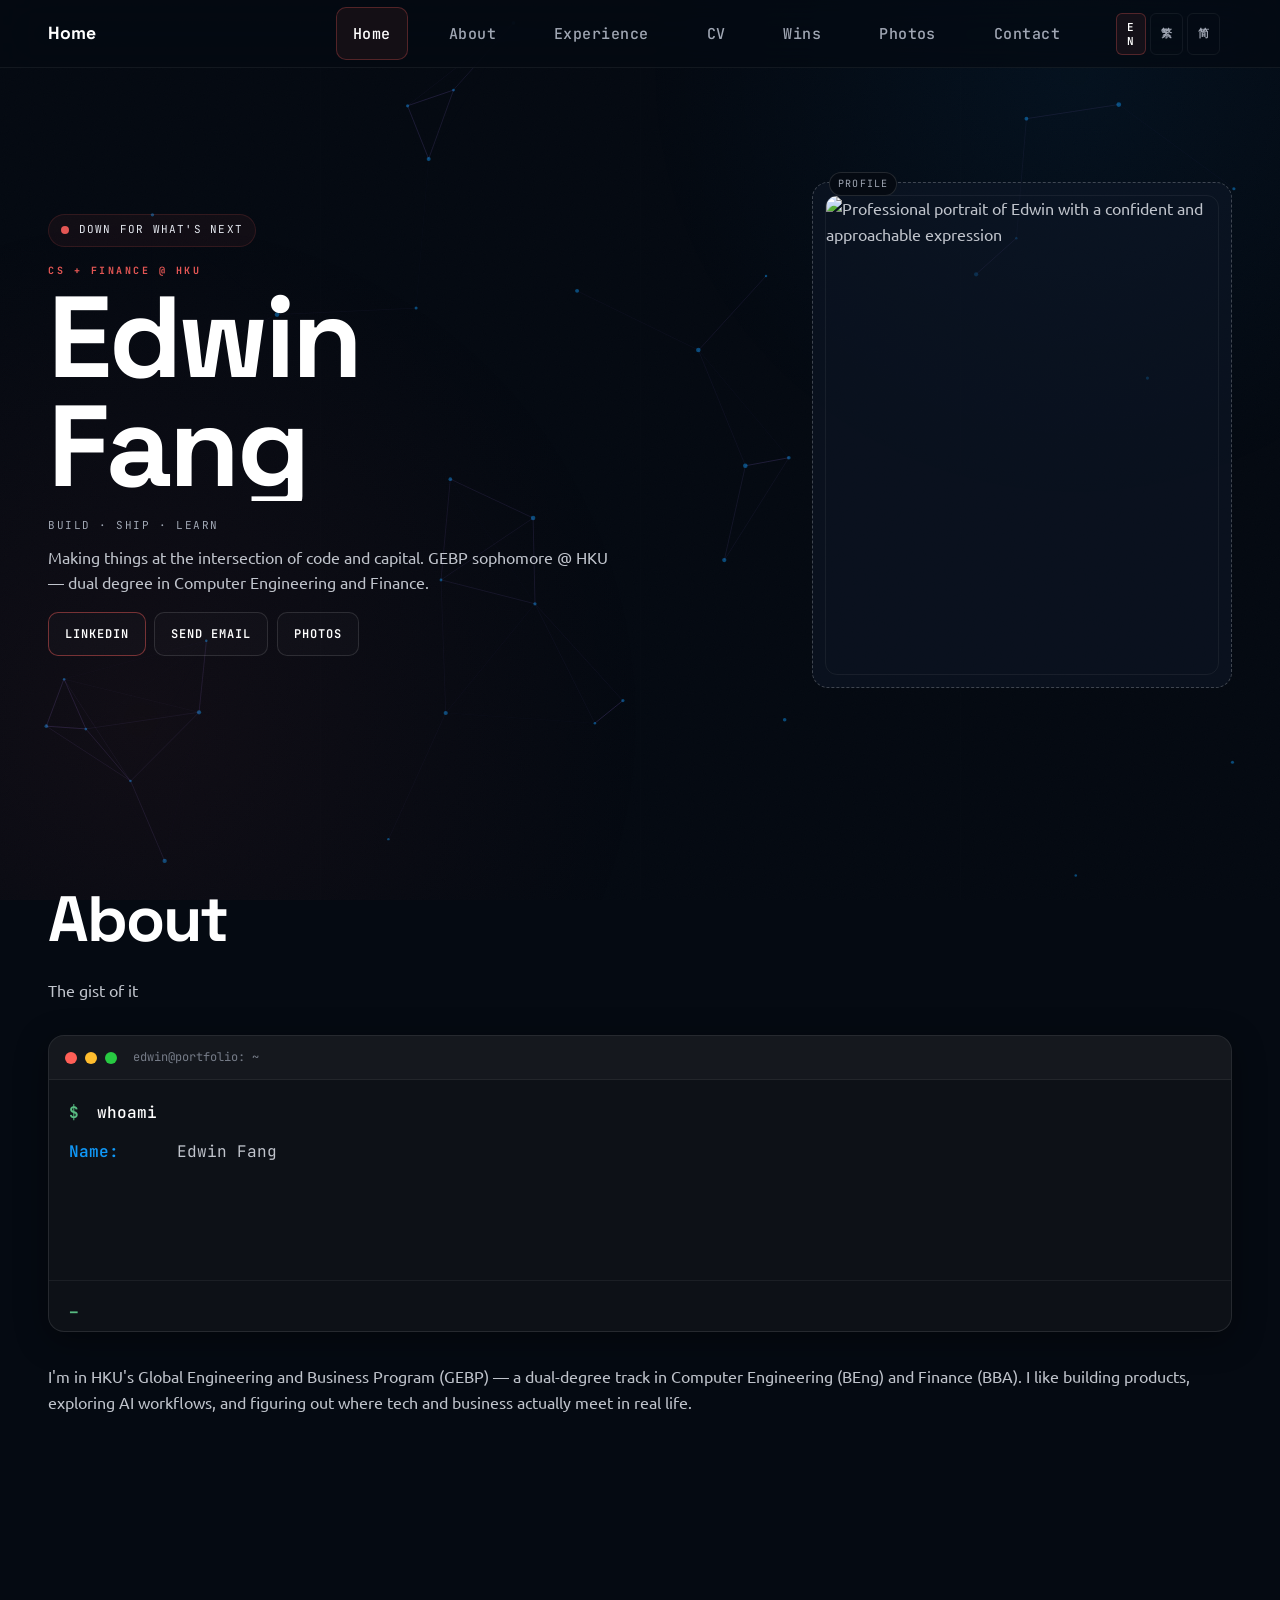
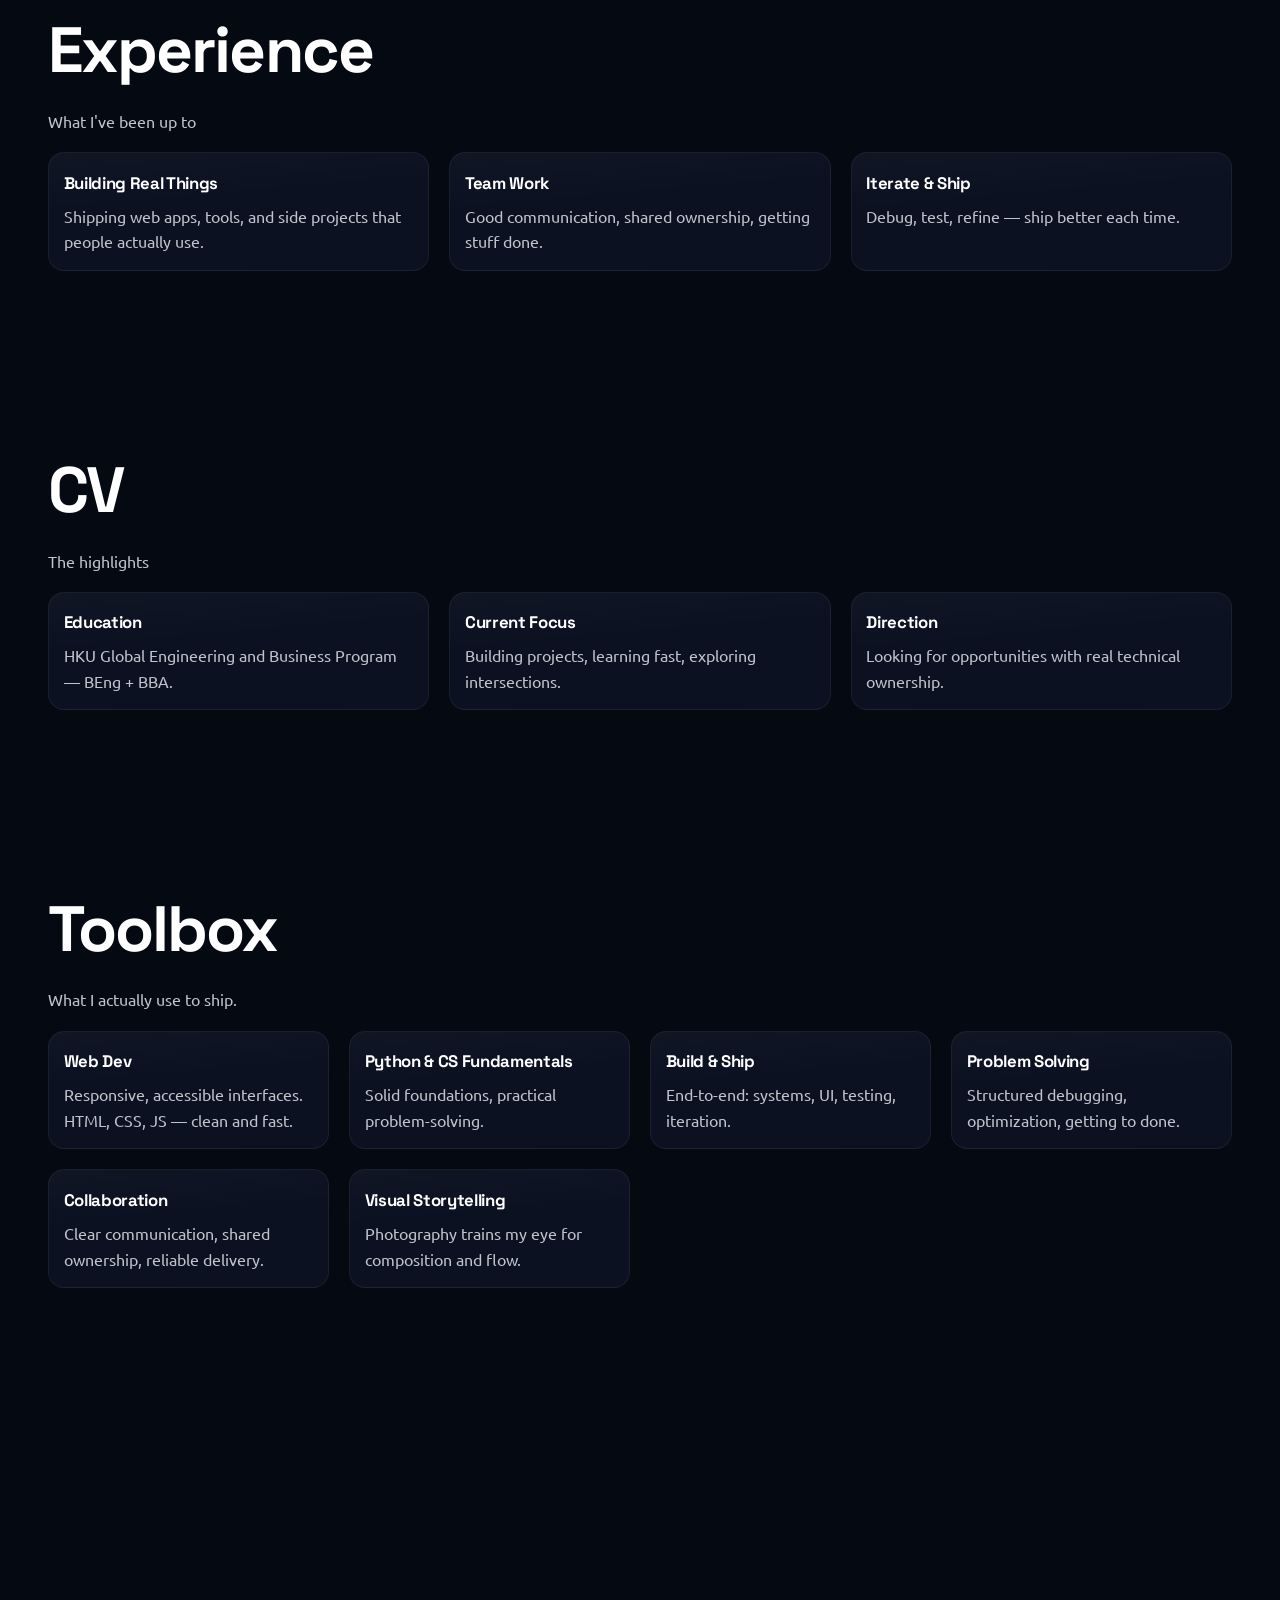
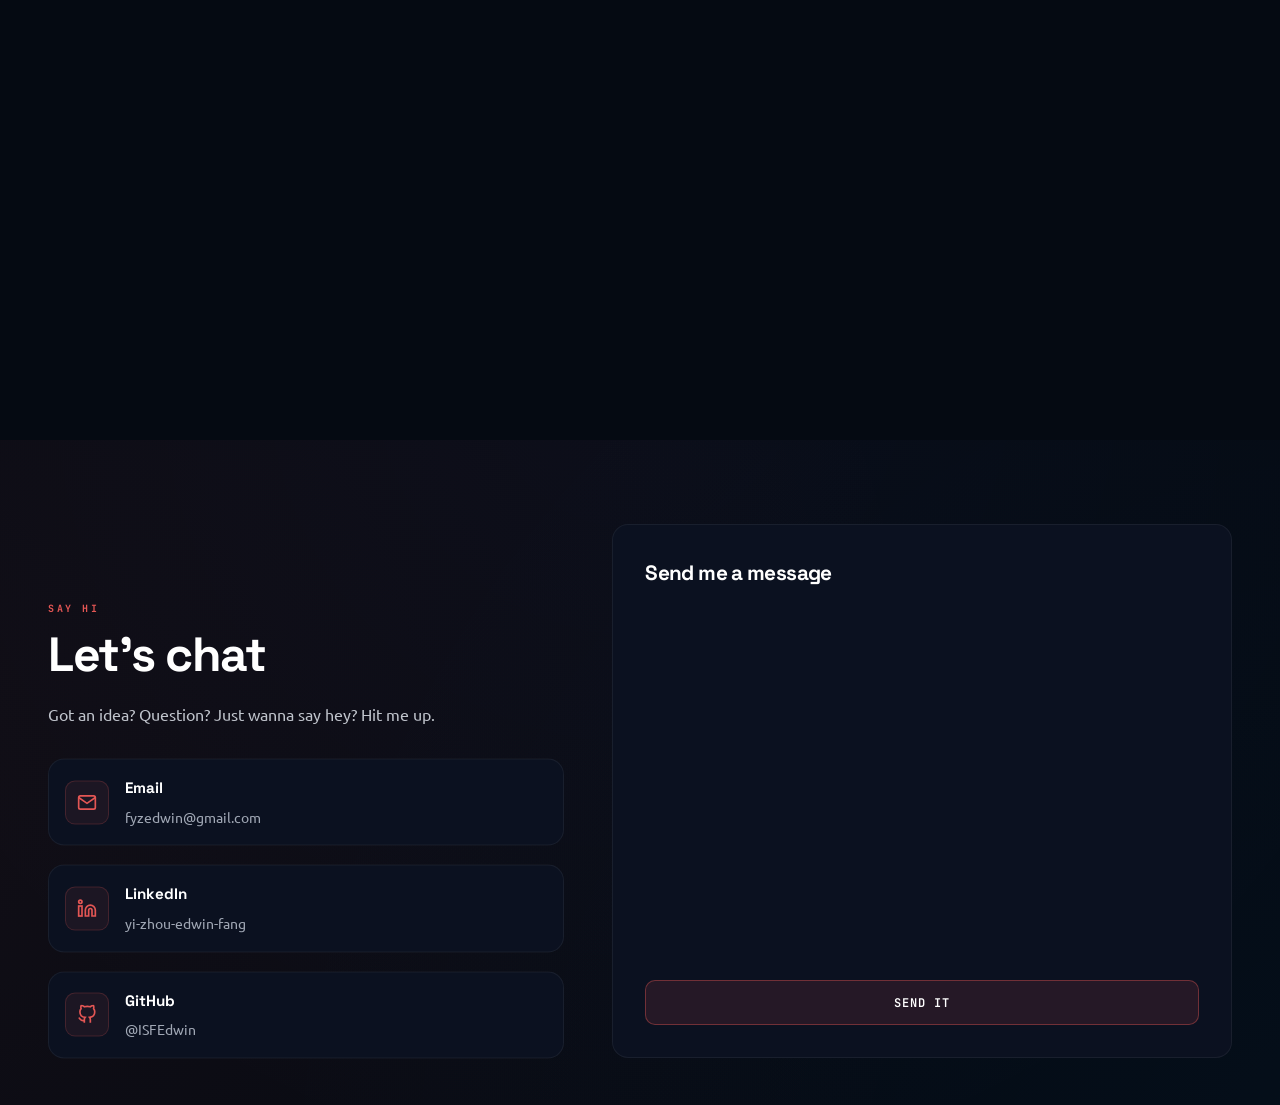
==== commit 6b0356d2: "Final updates for the website" ====
--- a/index.html
+++ b/index.html
@@ -56,7 +56,7 @@
             "https://github.com/ISFEdwin",
             "https://www.linkedin.com/in/yi-zhou-edwin-fang-989780273/"
         ],
-        "jobTitle": "GEB Sophomore @ HKU",
+        "jobTitle": "GEBP Sophomore @ HKU",
         "worksFor": {
             "@type": "Organization",
             "name": "University of Hong Kong - Global Engineering and Business Program"
--- a/styles.css
+++ b/styles.css
@@ -1023,6 +1023,10 @@
         display: none;
     }
 
+    .nav-overlay.active .nav-links {
+        display: flex;
+    }
+
     main {
         padding-top: 68px;
     }
@@ -1535,6 +1539,30 @@
     border: 1px solid var(--border);
     border-radius: var(--radius-lg);
     padding: 2rem;
+    position: relative;
+    overflow: hidden;
+}
+
+.contact-form::before {
+    content: '';
+    position: absolute;
+    top: 0;
+    left: -100%;
+    width: 100%;
+    height: 100%;
+    background: linear-gradient(90deg, transparent, rgba(227, 86, 84, 0.05), transparent);
+    pointer-events: none;
+    z-index: 0;
+    transition: left 0.6s var(--ease);
+}
+
+.contact-form:hover::before {
+    left: 100%;
+}
+
+.contact-form > * {
+    position: relative;
+    z-index: 1;
 }
 
 .contact-form h3 {
@@ -1616,6 +1644,31 @@
     background: rgba(227, 86, 84, 0.1);
     border: 1px solid rgba(227, 86, 84, 0.3);
     color: var(--red);
+}
+
+/* Form field stagger animation */
+.contact-section.reveal:not(.visible) .form-group {
+    opacity: 0;
+    transform: translateY(16px);
+}
+
+.contact-section.reveal.visible .form-group {
+    opacity: 1;
+    transform: translateY(0);
+    transition: opacity 0.5s var(--ease), transform 0.5s var(--ease);
+}
+
+.contact-section.reveal.visible .form-group:nth-child(1) { transition-delay: 0.1s; }
+.contact-section.reveal.visible .form-group:nth-child(2) { transition-delay: 0.2s; }
+.contact-section.reveal.visible .form-group:nth-child(3) { transition-delay: 0.3s; }
+
+.contact-section.reveal.visible .btn-submit {
+    animation: btnSlideUp 0.5s var(--ease) 0.4s both;
+}
+
+@keyframes btnSlideUp {
+    from { opacity: 0; transform: translateY(12px); }
+    to   { opacity: 1; transform: translateY(0); }
 }
 
 .btn-submit {
@@ -1854,6 +1907,12 @@
     margin-bottom: 6px;
     display: flex;
     gap: 8px;
+    /* default visible; JS adds .line-entering to animate in */
+    opacity: 1;
+    transform: translateY(0);
+}
+
+.terminal-output .line.line-entering {
     opacity: 0;
     transform: translateY(12px);
     transition: opacity 0.5s var(--ease), transform 0.5s var(--ease);
@@ -1862,11 +1921,6 @@
 .terminal-output .line.line-visible {
     opacity: 1;
     transform: translateY(0);
-}
-
-.terminal-output .line-entering {
-    opacity: 0;
-    transform: translateY(12px);
 }
 
 .terminal-output .line-label {
--- a/styles.css
+++ b/styles.css
@@ -1023,6 +1023,10 @@
         display: none;
     }
 
+    .nav-overlay.active .nav-links {
+        display: flex;
+    }
+
     main {
         padding-top: 68px;
     }
@@ -1535,6 +1539,30 @@
     border: 1px solid var(--border);
     border-radius: var(--radius-lg);
     padding: 2rem;
+    position: relative;
+    overflow: hidden;
+}
+
+.contact-form::before {
+    content: '';
+    position: absolute;
+    top: 0;
+    left: -100%;
+    width: 100%;
+    height: 100%;
+    background: linear-gradient(90deg, transparent, rgba(227, 86, 84, 0.05), transparent);
+    pointer-events: none;
+    z-index: 0;
+    transition: left 0.6s var(--ease);
+}
+
+.contact-form:hover::before {
+    left: 100%;
+}
+
+.contact-form > * {
+    position: relative;
+    z-index: 1;
 }
 
 .contact-form h3 {
@@ -1616,6 +1644,31 @@
     background: rgba(227, 86, 84, 0.1);
     border: 1px solid rgba(227, 86, 84, 0.3);
     color: var(--red);
+}
+
+/* Form field stagger animation */
+.contact-section.reveal:not(.visible) .form-group {
+    opacity: 0;
+    transform: translateY(16px);
+}
+
+.contact-section.reveal.visible .form-group {
+    opacity: 1;
+    transform: translateY(0);
+    transition: opacity 0.5s var(--ease), transform 0.5s var(--ease);
+}
+
+.contact-section.reveal.visible .form-group:nth-child(1) { transition-delay: 0.1s; }
+.contact-section.reveal.visible .form-group:nth-child(2) { transition-delay: 0.2s; }
+.contact-section.reveal.visible .form-group:nth-child(3) { transition-delay: 0.3s; }
+
+.contact-section.reveal.visible .btn-submit {
+    animation: btnSlideUp 0.5s var(--ease) 0.4s both;
+}
+
+@keyframes btnSlideUp {
+    from { opacity: 0; transform: translateY(12px); }
+    to   { opacity: 1; transform: translateY(0); }
 }
 
 .btn-submit {
@@ -1854,6 +1907,12 @@
     margin-bottom: 6px;
     display: flex;
     gap: 8px;
+    /* default visible; JS adds .line-entering to animate in */
+    opacity: 1;
+    transform: translateY(0);
+}
+
+.terminal-output .line.line-entering {
     opacity: 0;
     transform: translateY(12px);
     transition: opacity 0.5s var(--ease), transform 0.5s var(--ease);
@@ -1862,11 +1921,6 @@
 .terminal-output .line.line-visible {
     opacity: 1;
     transform: translateY(0);
-}
-
-.terminal-output .line-entering {
-    opacity: 0;
-    transform: translateY(12px);
 }
 
 .terminal-output .line-label {
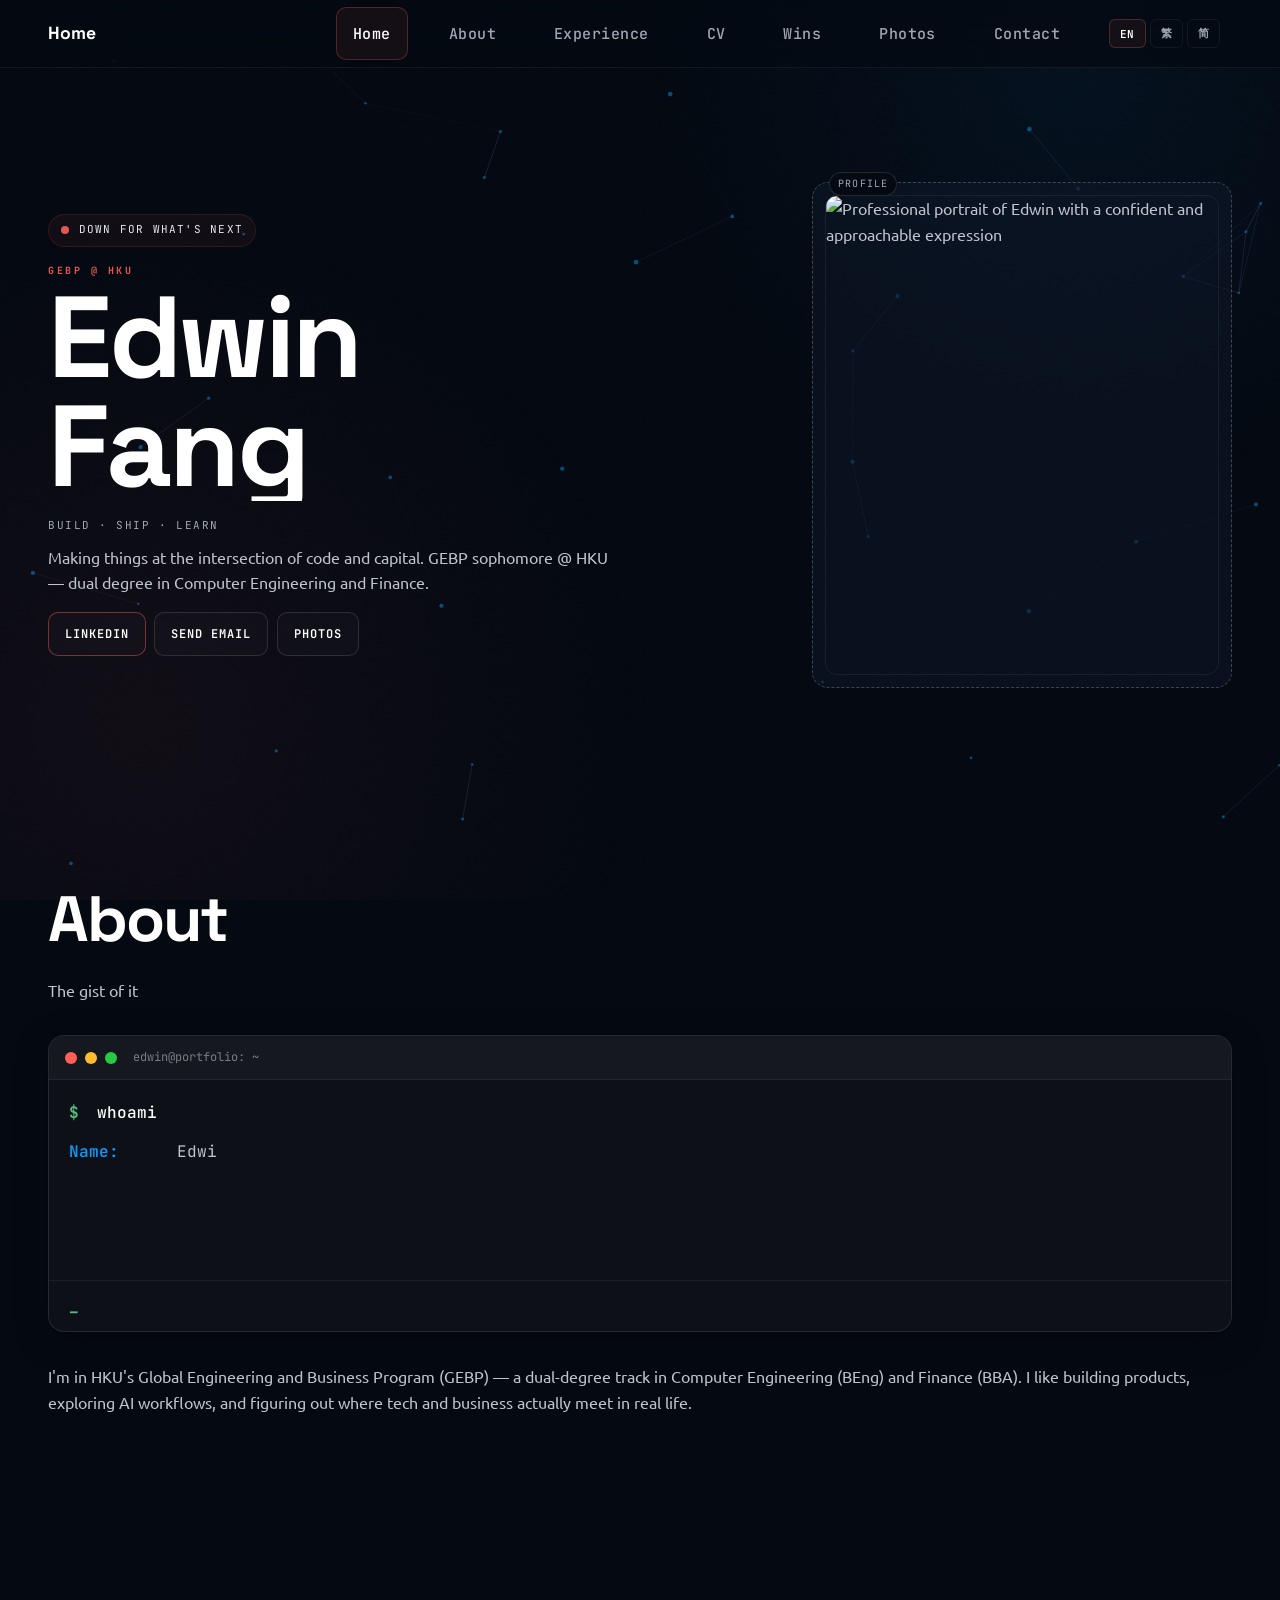
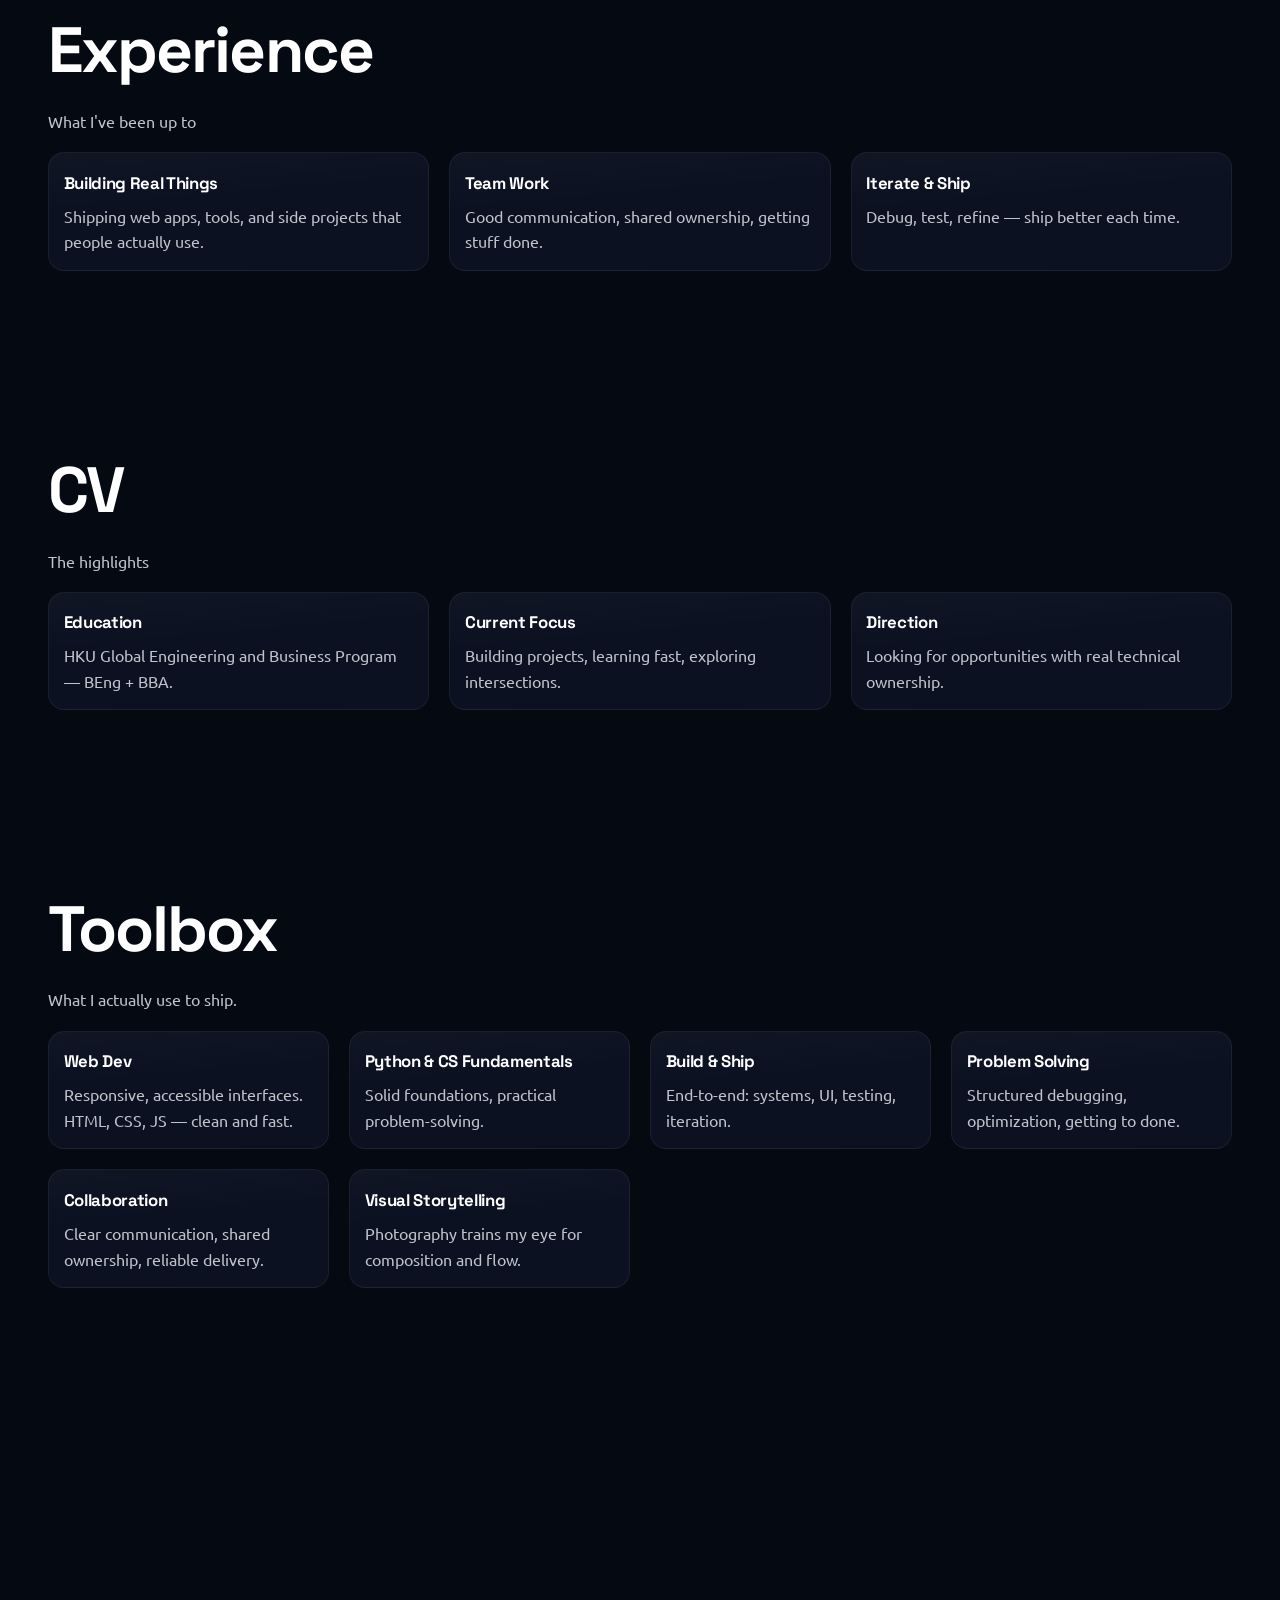
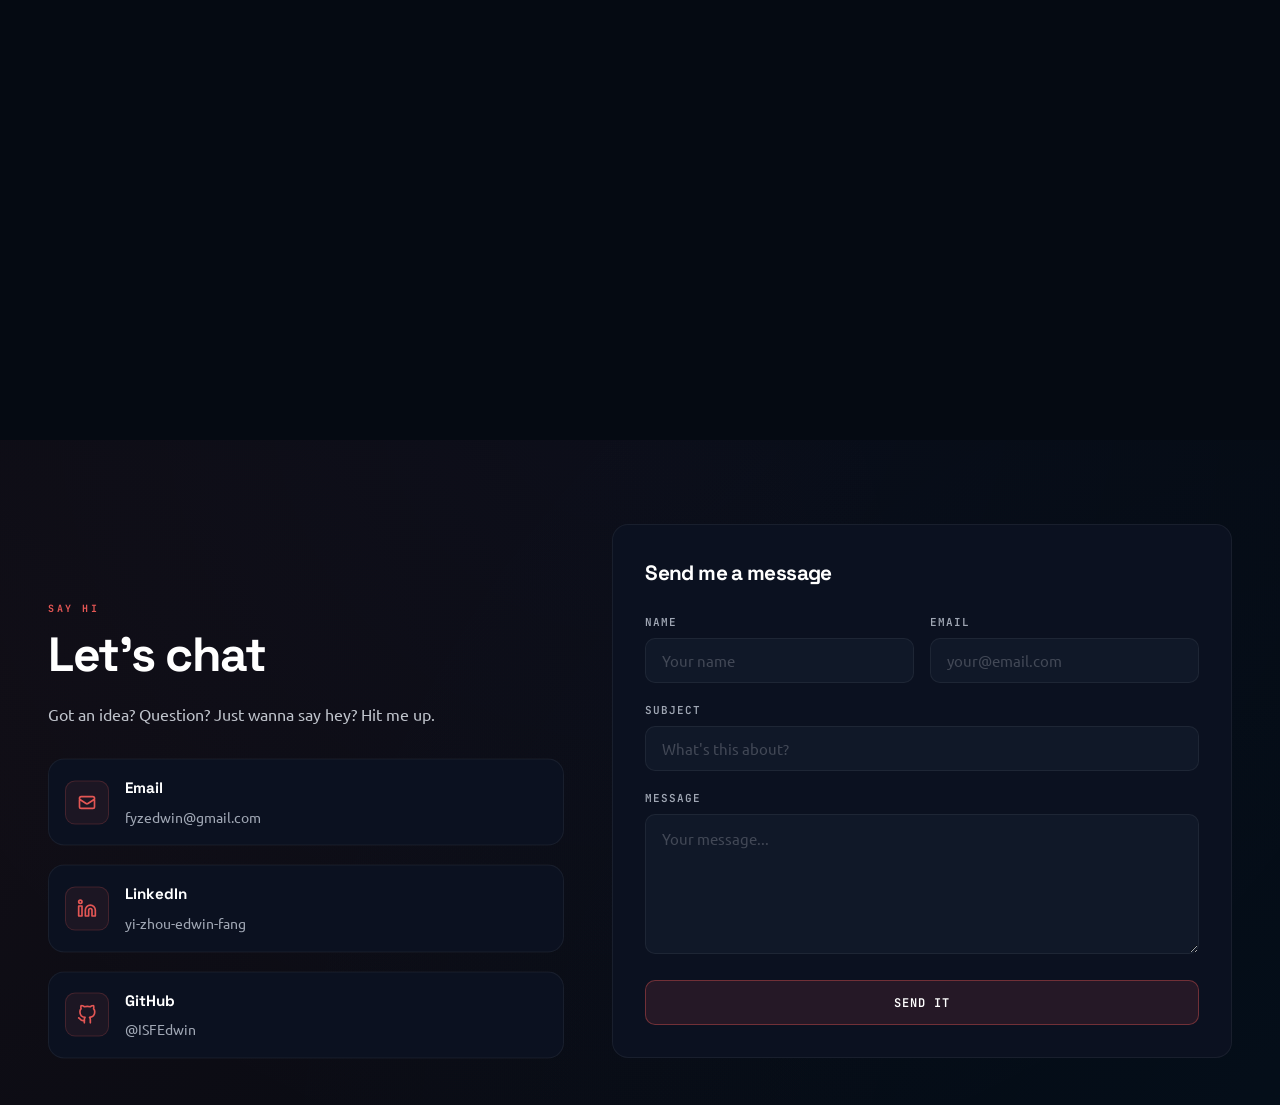
==== commit a7cd5409: "Overall inforamtion complete" ====
--- a/index.html
+++ b/index.html
@@ -309,12 +309,11 @@
                     <h2 data-i18n="contact.title">Let's Connect</h2>
                     <p class="section-intro" data-i18n="contact.subtitle">Have a project idea, question, or just want to say hi? Drop me a message.</p>
                     
-                    <div class="contact-details">
-                        <a data-email-protect="mailto" class="contact-detail-item" style="text-decoration: none; color: inherit;">
-                            <div class="contact-detail-icon">
-                                <svg viewBox="0 0 24 24" fill="none" stroke="currentColor" stroke-width="2">
-                                    <path d="M4 4h16c1.1 0 2 .9 2 2v12c0 1.1-.9 2-2 2H4c-1.1 0-2-.9-2-2V6c0-1.1.9-2 2-2z"/>
-                                    <polyline points="22,6 12,13 2,6"/>
+                    <div class="contact-details reveal">
+                        <a data-email-protect="mailto" class="contact-detail-item reveal delay-1" style="text-decoration: none; color: inherit;" aria-label="Email">
+                            <div class="contact-detail-icon" style="color: var(--red);">
+                                <svg viewBox="0 0 24 24" fill="none" stroke="currentColor" stroke-width="2" stroke-linecap="round" stroke-linejoin="round" style="display: block;">
+                                    <path d="M3 8l7.89 5.26a2 2 0 0 0 2.22 0L21 8M5 19h14a2 2 0 0 0 2-2V7a2 2 0 0 0-2-2H5a2 2 0 0 0-2 2v10a2 2 0 0 0 2 2z"/>
                                 </svg>
                             </div>
                             <div class="contact-detail-text">
@@ -323,9 +322,9 @@
                             </div>
                         </a>
                         
-                        <a href="https://www.linkedin.com/in/yi-zhou-edwin-fang-989780273/" target="_blank" rel="noopener noreferrer" class="contact-detail-item" style="text-decoration: none; color: inherit;">
+                        <a href="https://www.linkedin.com/in/yi-zhou-edwin-fang-989780273/" target="_blank" rel="noopener noreferrer" class="contact-detail-item reveal delay-2" style="text-decoration: none; color: inherit;">
                             <div class="contact-detail-icon">
-                                <svg viewBox="0 0 24 24" fill="none" stroke="currentColor" stroke-width="2">
+                                <svg viewBox="0 0 24 24" fill="none" stroke="currentColor" stroke-width="2" stroke-linecap="round" stroke-linejoin="round">
                                     <path d="M16 8a6 6 0 0 1 6 6v7h-4v-7a2 2 0 0 0-2-2 2 2 0 0 0-2 2v7h-4v-7a6 6 0 0 1 6-6z"/>
                                     <rect x="2" y="9" width="4" height="12"/>
                                     <circle cx="4" cy="4" r="2"/>
@@ -337,9 +336,9 @@
                             </div>
                         </a>
                         
-                        <a href="https://github.com/ISFEdwin" target="_blank" rel="noopener noreferrer" class="contact-detail-item" style="text-decoration: none; color: inherit;">
+                        <a href="https://github.com/ISFEdwin" target="_blank" rel="noopener noreferrer" class="contact-detail-item reveal delay-3" style="text-decoration: none; color: inherit;">
                             <div class="contact-detail-icon">
-                                <svg viewBox="0 0 24 24" fill="none" stroke="currentColor" stroke-width="2">
+                                <svg viewBox="0 0 24 24" fill="none" stroke="currentColor" stroke-width="2" stroke-linecap="round" stroke-linejoin="round">
                                     <path d="M9 19c-5 1.5-5-2.5-7-3m14 6v-3.9a3.4 3.4 0 0 0-.9-2.6c3-.3 6.2-1.5 6.2-6.8a5.3 5.3 0 0 0-1.4-3.7 4.9 4.9 0 0 0-.1-3.7s-1.2-.4-3.9 1.4a13.4 13.4 0 0 0-7 0C6.2.9 5 1.3 5 1.3a4.9 4.9 0 0 0-.1 3.7 5.3 5.3 0 0 0-1.4 3.7c0 5.3 3.2 6.5 6.2 6.8a3.4 3.4 0 0 0-.9 2.6V22"/>
                                 </svg>
                             </div>
--- a/styles.css
+++ b/styles.css
@@ -1534,6 +1534,22 @@
     color: var(--red);
 }
 
+/* Staggered contact card entrance */
+.contact-details.reveal:not(.is-visible) .contact-detail-item {
+    opacity: 0;
+    transform: translateX(-16px);
+}
+
+.contact-details.reveal.is-visible .contact-detail-item {
+    opacity: 1;
+    transform: translateX(0);
+    transition: opacity 0.5s var(--ease), transform 0.5s var(--ease), border-color 0.3s var(--ease), box-shadow 0.3s var(--ease);
+}
+
+.contact-details.reveal.is-visible .contact-detail-item:nth-child(1) { transition-delay: 0.1s; }
+.contact-details.reveal.is-visible .contact-detail-item:nth-child(2) { transition-delay: 0.2s; }
+.contact-details.reveal.is-visible .contact-detail-item:nth-child(3) { transition-delay: 0.3s; }
+
 .contact-form {
     background: var(--bg-card);
     border: 1px solid var(--border);
@@ -1647,23 +1663,24 @@
 }
 
 /* Form field stagger animation */
-.contact-section.reveal:not(.visible) .form-group {
+.contact-section.reveal:not(.is-visible) .form-group {
     opacity: 0;
     transform: translateY(16px);
 }
 
-.contact-section.reveal.visible .form-group {
+.contact-section.reveal.is-visible .form-group {
     opacity: 1;
     transform: translateY(0);
     transition: opacity 0.5s var(--ease), transform 0.5s var(--ease);
 }
 
-.contact-section.reveal.visible .form-group:nth-child(1) { transition-delay: 0.1s; }
-.contact-section.reveal.visible .form-group:nth-child(2) { transition-delay: 0.2s; }
-.contact-section.reveal.visible .form-group:nth-child(3) { transition-delay: 0.3s; }
-
-.contact-section.reveal.visible .btn-submit {
-    animation: btnSlideUp 0.5s var(--ease) 0.4s both;
+.contact-section.reveal.is-visible .form-row .form-group:nth-child(1) { transition-delay: 0.1s; }
+.contact-section.reveal.is-visible .form-row .form-group:nth-child(2) { transition-delay: 0.2s; }
+.contact-section.reveal.is-visible .form-group:nth-child(2) { transition-delay: 0.3s; }
+.contact-section.reveal.is-visible .form-group:nth-child(3) { transition-delay: 0.4s; }
+
+.contact-section.reveal.is-visible .btn-submit {
+    animation: btnSlideUp 0.5s var(--ease) 0.5s both;
 }
 
 @keyframes btnSlideUp {
@@ -1685,6 +1702,24 @@
     border-radius: var(--radius);
     cursor: pointer;
     transition: all 0.3s var(--ease);
+    position: relative;
+    overflow: hidden;
+    z-index: 1;
+}
+
+.btn-submit::before {
+    content: '';
+    position: absolute;
+    top: 0; left: -100%;
+    width: 100%; height: 100%;
+    background: linear-gradient(90deg, transparent, rgba(227, 86, 84, 0.18), transparent);
+    z-index: -1;
+    transition: left 0.5s var(--ease);
+}
+
+.btn-submit:hover::before,
+.btn-submit:focus-visible::before {
+    left: 100%;
 }
 
 .btn-submit:hover,
@@ -1765,6 +1800,7 @@
     display: flex;
     gap: 4px;
     margin-right: 12px;
+    flex-wrap: nowrap;
 }
 
 .lang-btn {
@@ -1779,6 +1815,8 @@
     cursor: pointer;
     transition: all 0.28s var(--ease);
     letter-spacing: 0.02em;
+    white-space: nowrap;
+    flex-shrink: 0;
 }
 
 .lang-btn:hover,
@@ -1813,11 +1851,14 @@
         margin: 1rem 0 1.5rem 0;
         padding-bottom: 1.5rem;
         border-bottom: 1px solid var(--border);
+        flex-wrap: nowrap;
     }
 
     .nav-overlay .lang-btn {
         padding: 8px 14px;
         font-size: 12px;
+        white-space: nowrap;
+        flex-shrink: 0;
     }
 }
 
@@ -1825,6 +1866,8 @@
     .lang-btn {
         padding: 5px 8px;
         font-size: 10px;
+        white-space: nowrap;
+        flex-shrink: 0;
     }
 }
 
--- a/styles.css
+++ b/styles.css
@@ -1534,6 +1534,22 @@
     color: var(--red);
 }
 
+/* Staggered contact card entrance */
+.contact-details.reveal:not(.is-visible) .contact-detail-item {
+    opacity: 0;
+    transform: translateX(-16px);
+}
+
+.contact-details.reveal.is-visible .contact-detail-item {
+    opacity: 1;
+    transform: translateX(0);
+    transition: opacity 0.5s var(--ease), transform 0.5s var(--ease), border-color 0.3s var(--ease), box-shadow 0.3s var(--ease);
+}
+
+.contact-details.reveal.is-visible .contact-detail-item:nth-child(1) { transition-delay: 0.1s; }
+.contact-details.reveal.is-visible .contact-detail-item:nth-child(2) { transition-delay: 0.2s; }
+.contact-details.reveal.is-visible .contact-detail-item:nth-child(3) { transition-delay: 0.3s; }
+
 .contact-form {
     background: var(--bg-card);
     border: 1px solid var(--border);
@@ -1647,23 +1663,24 @@
 }
 
 /* Form field stagger animation */
-.contact-section.reveal:not(.visible) .form-group {
+.contact-section.reveal:not(.is-visible) .form-group {
     opacity: 0;
     transform: translateY(16px);
 }
 
-.contact-section.reveal.visible .form-group {
+.contact-section.reveal.is-visible .form-group {
     opacity: 1;
     transform: translateY(0);
     transition: opacity 0.5s var(--ease), transform 0.5s var(--ease);
 }
 
-.contact-section.reveal.visible .form-group:nth-child(1) { transition-delay: 0.1s; }
-.contact-section.reveal.visible .form-group:nth-child(2) { transition-delay: 0.2s; }
-.contact-section.reveal.visible .form-group:nth-child(3) { transition-delay: 0.3s; }
-
-.contact-section.reveal.visible .btn-submit {
-    animation: btnSlideUp 0.5s var(--ease) 0.4s both;
+.contact-section.reveal.is-visible .form-row .form-group:nth-child(1) { transition-delay: 0.1s; }
+.contact-section.reveal.is-visible .form-row .form-group:nth-child(2) { transition-delay: 0.2s; }
+.contact-section.reveal.is-visible .form-group:nth-child(2) { transition-delay: 0.3s; }
+.contact-section.reveal.is-visible .form-group:nth-child(3) { transition-delay: 0.4s; }
+
+.contact-section.reveal.is-visible .btn-submit {
+    animation: btnSlideUp 0.5s var(--ease) 0.5s both;
 }
 
 @keyframes btnSlideUp {
@@ -1685,6 +1702,24 @@
     border-radius: var(--radius);
     cursor: pointer;
     transition: all 0.3s var(--ease);
+    position: relative;
+    overflow: hidden;
+    z-index: 1;
+}
+
+.btn-submit::before {
+    content: '';
+    position: absolute;
+    top: 0; left: -100%;
+    width: 100%; height: 100%;
+    background: linear-gradient(90deg, transparent, rgba(227, 86, 84, 0.18), transparent);
+    z-index: -1;
+    transition: left 0.5s var(--ease);
+}
+
+.btn-submit:hover::before,
+.btn-submit:focus-visible::before {
+    left: 100%;
 }
 
 .btn-submit:hover,
@@ -1765,6 +1800,7 @@
     display: flex;
     gap: 4px;
     margin-right: 12px;
+    flex-wrap: nowrap;
 }
 
 .lang-btn {
@@ -1779,6 +1815,8 @@
     cursor: pointer;
     transition: all 0.28s var(--ease);
     letter-spacing: 0.02em;
+    white-space: nowrap;
+    flex-shrink: 0;
 }
 
 .lang-btn:hover,
@@ -1813,11 +1851,14 @@
         margin: 1rem 0 1.5rem 0;
         padding-bottom: 1.5rem;
         border-bottom: 1px solid var(--border);
+        flex-wrap: nowrap;
     }
 
     .nav-overlay .lang-btn {
         padding: 8px 14px;
         font-size: 12px;
+        white-space: nowrap;
+        flex-shrink: 0;
     }
 }
 
@@ -1825,6 +1866,8 @@
     .lang-btn {
         padding: 5px 8px;
         font-size: 10px;
+        white-space: nowrap;
+        flex-shrink: 0;
     }
 }
 
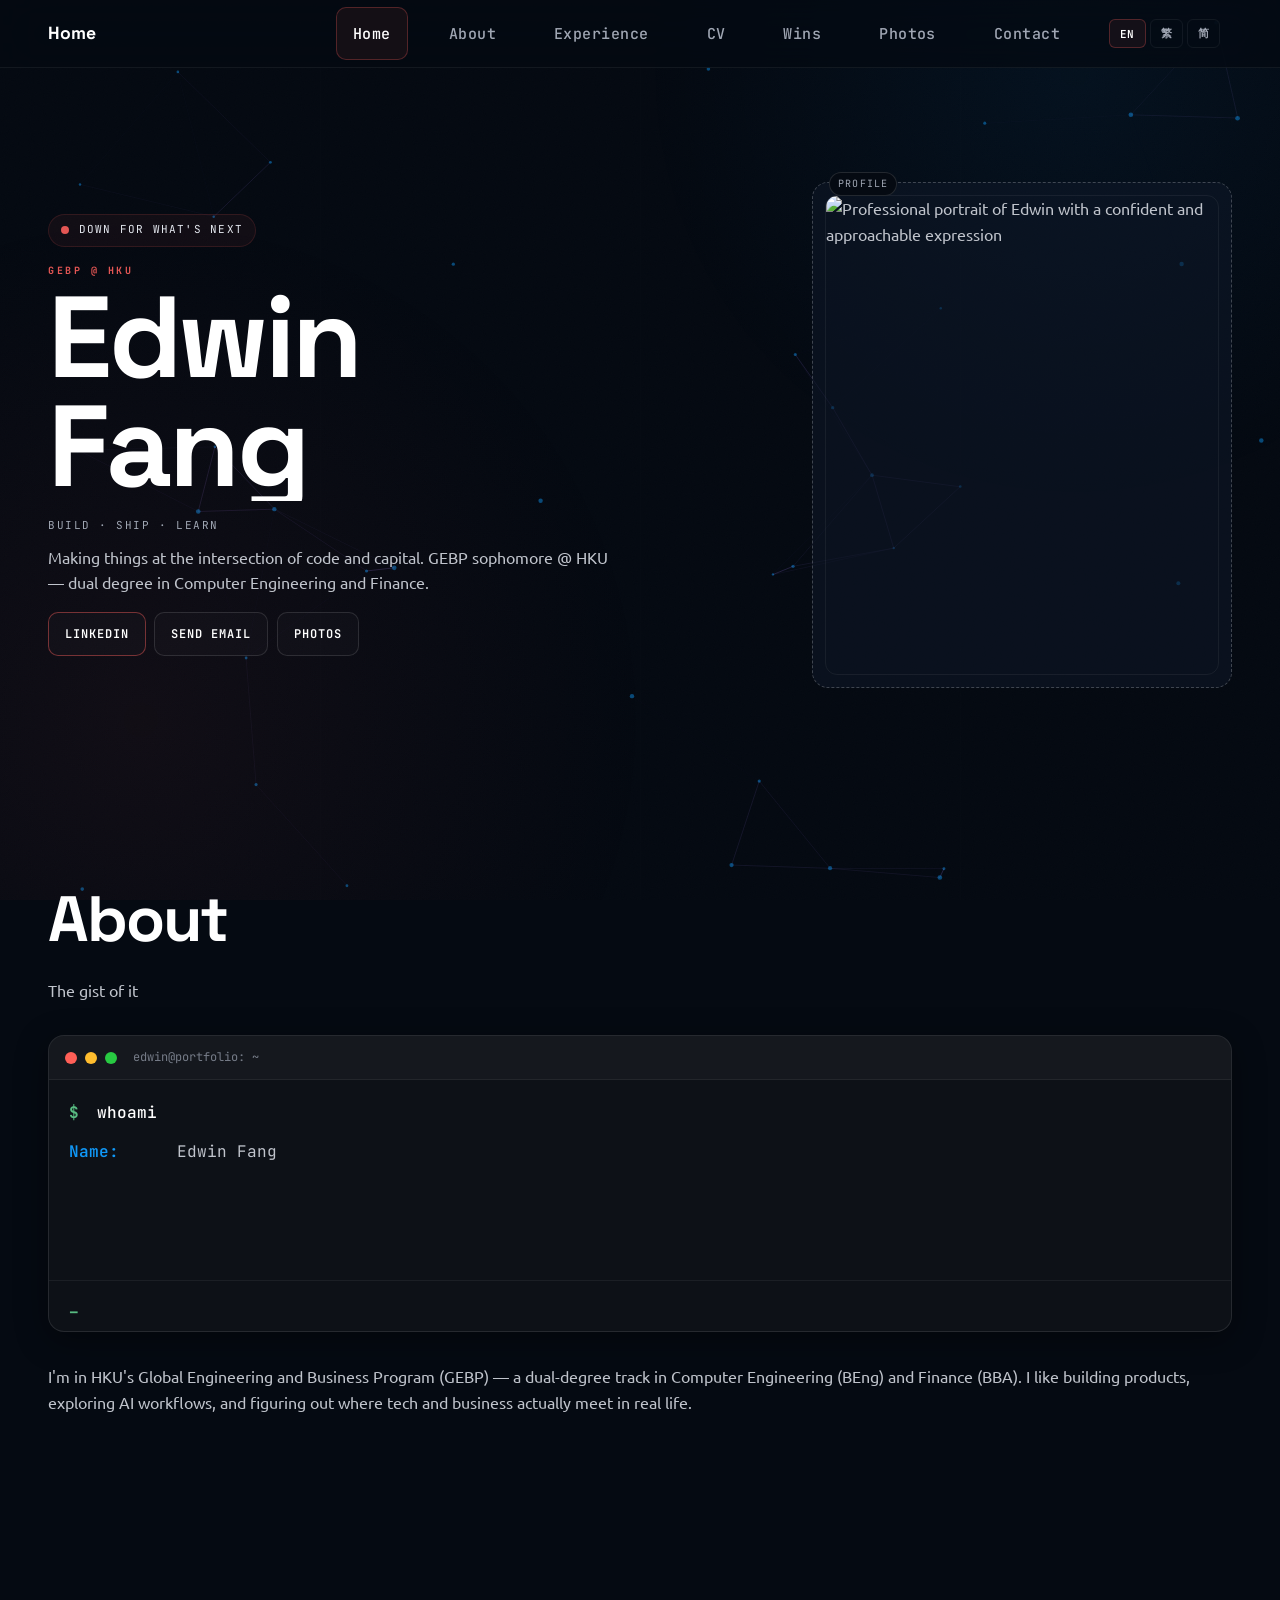
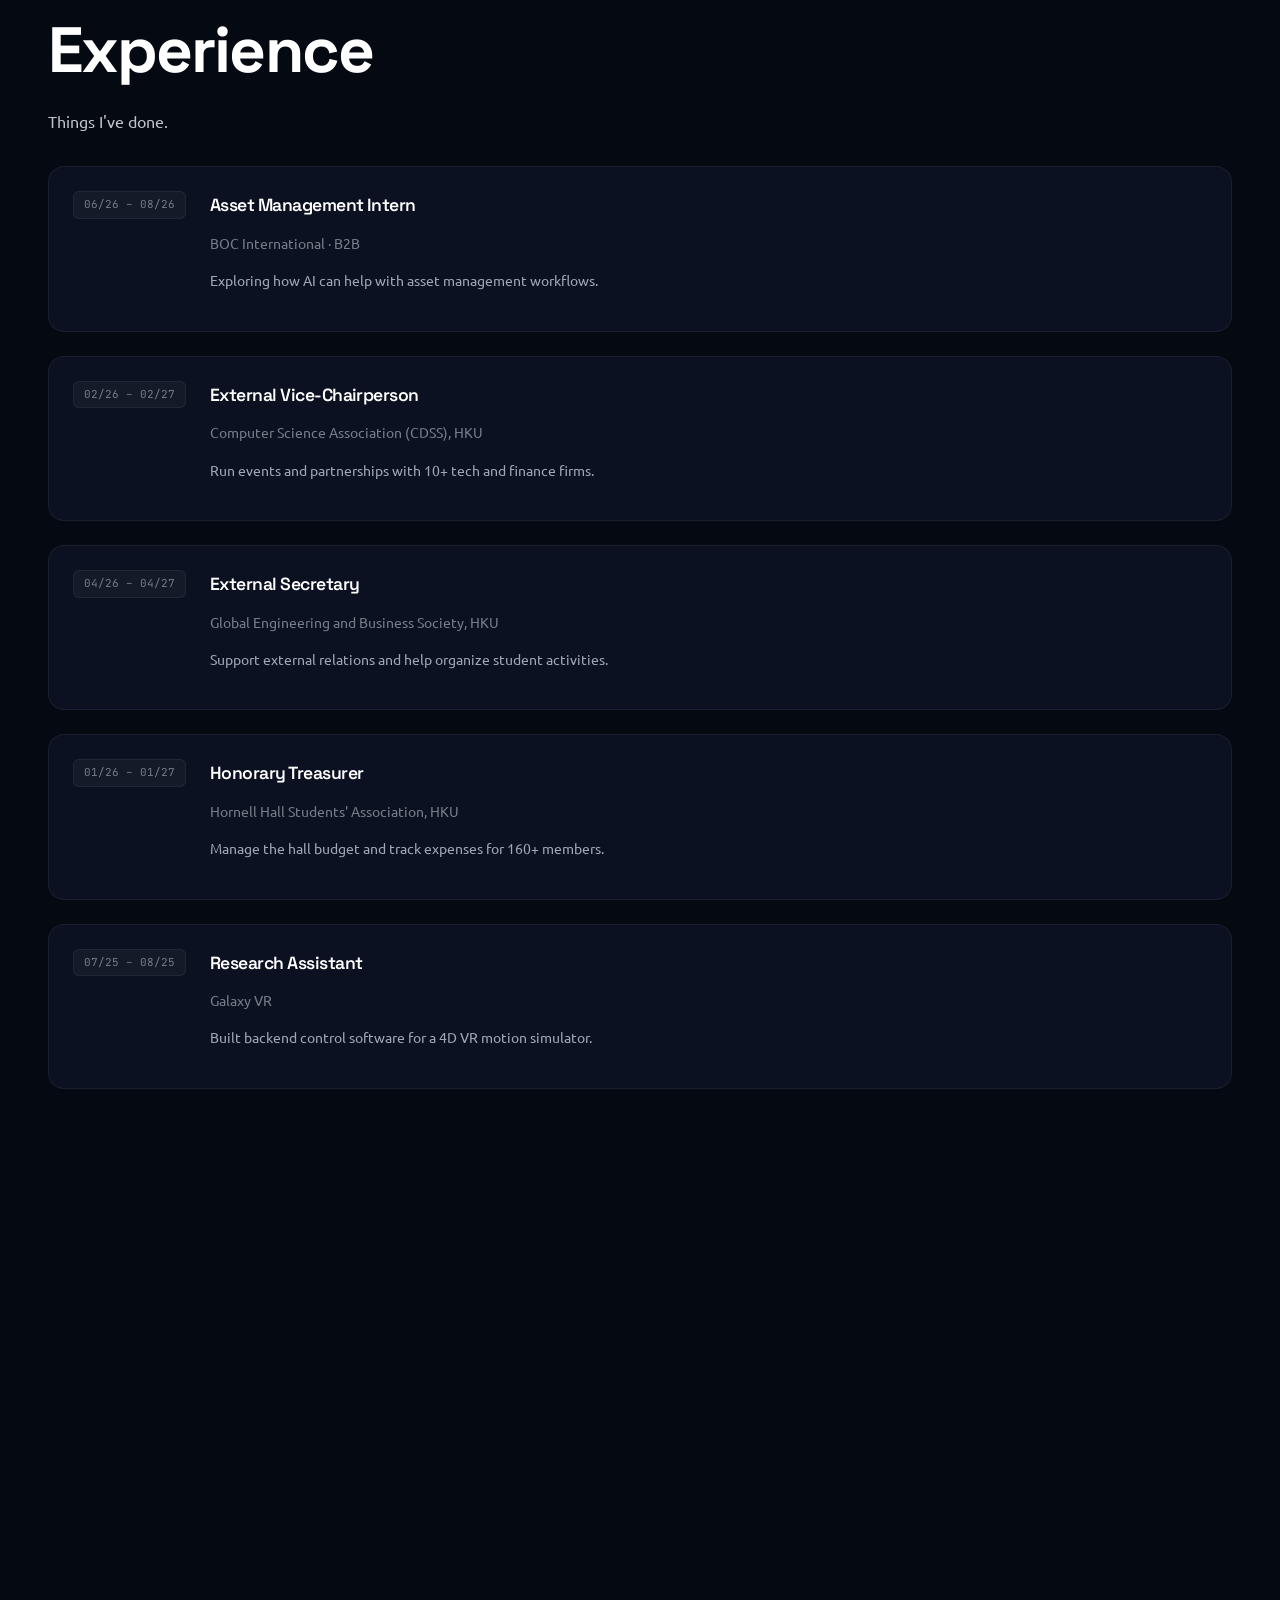
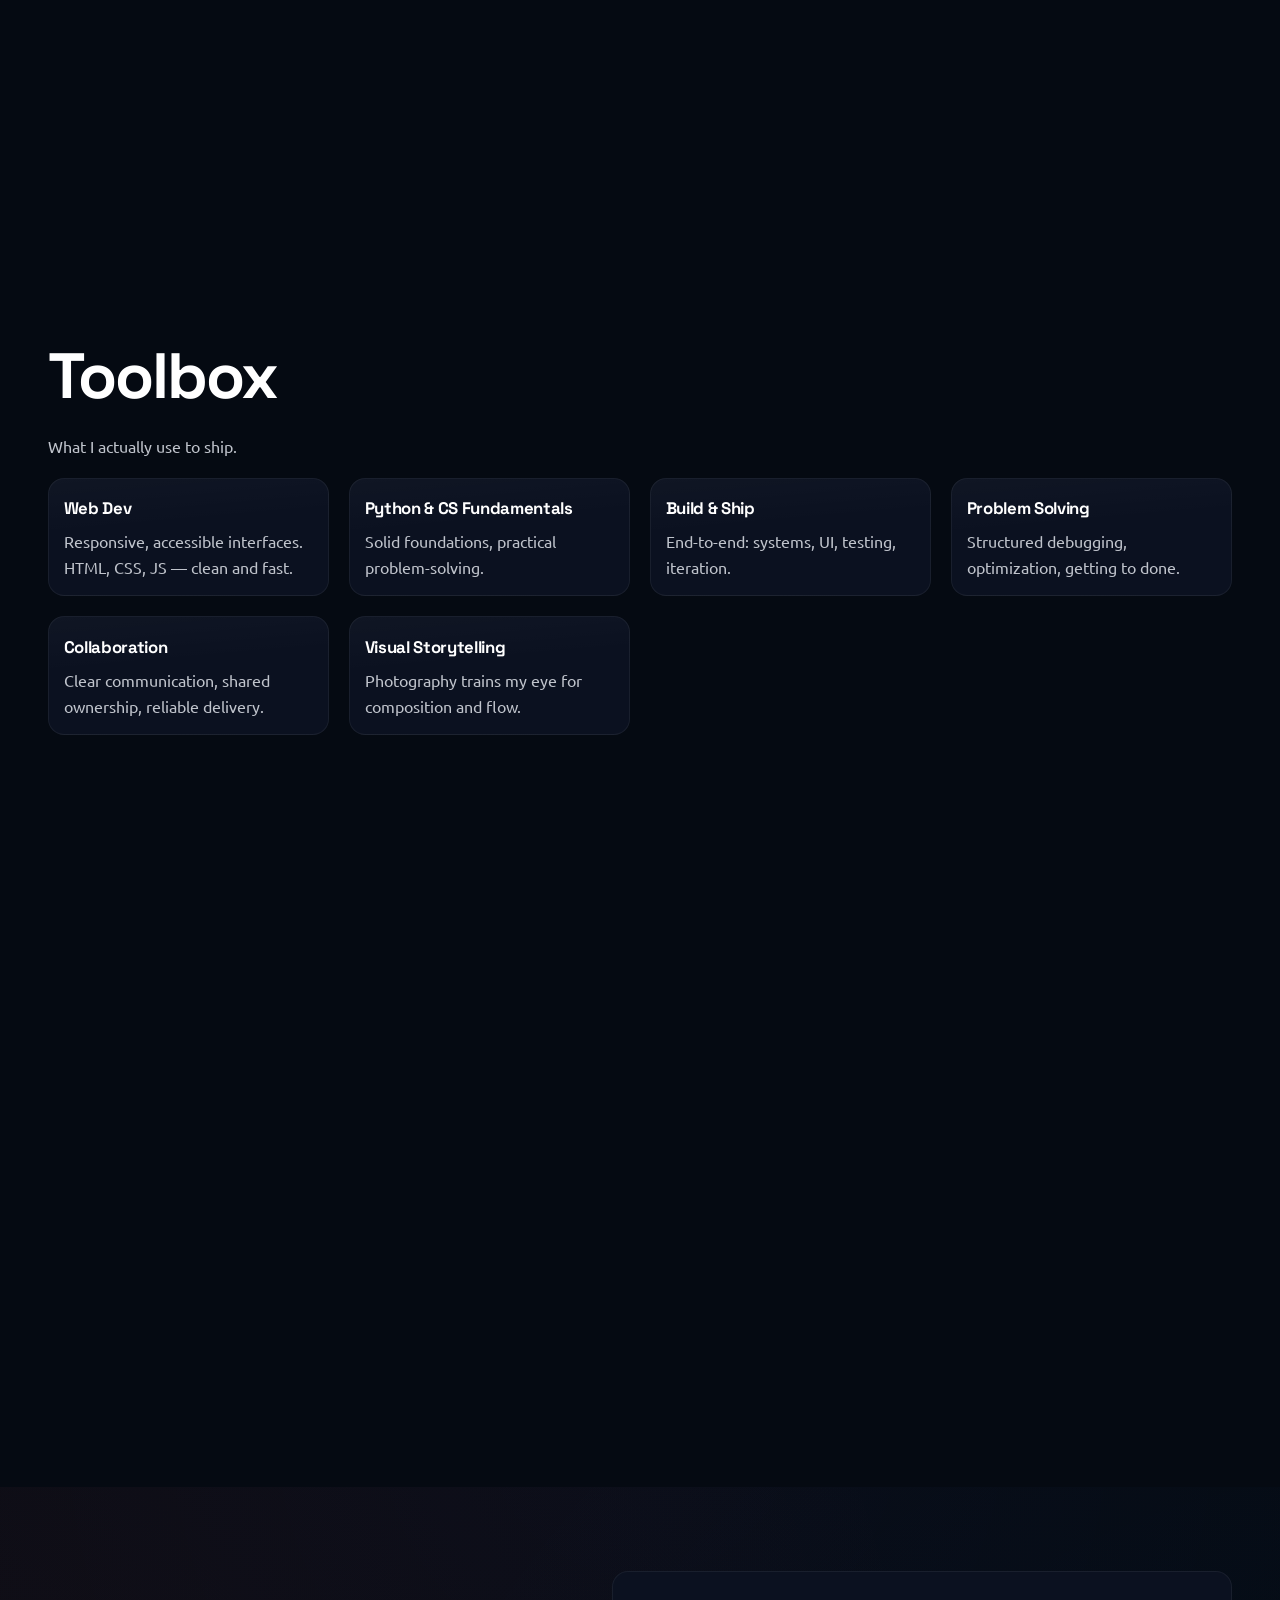
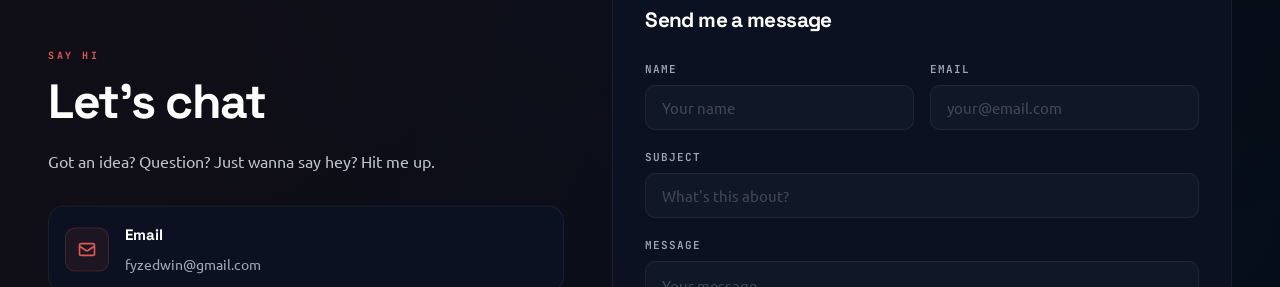
==== commit 82fca087: "Final updates" ====
--- a/index.html
+++ b/index.html
@@ -175,20 +175,48 @@
         <section class="section reveal" id="experience">
             <div class="container">
                 <h2 data-i18n="experience.title">Experience</h2>
-                <p class="section-intro" data-i18n="experience.subtitle">Professional experiences and delivery-focused work.</p>
-                <div class="card-grid">
-                    <article class="card">
-                        <h3 data-i18n="experience.card1.title">Building Real Things</h3>
-                        <p data-i18n="experience.card1.desc">Shipping web apps, tools, and side projects that actually get used.</p>
-                    </article>
-                    <article class="card">
-                        <h3 data-i18n="experience.card2.title">Team Work</h3>
-                        <p data-i18n="experience.card2.desc">Good communication, shared ownership, and getting stuff done.</p>
-                    </article>
-                    <article class="card">
-                        <h3 data-i18n="experience.card3.title">Iterate & Ship</h3>
-                        <p data-i18n="experience.card3.desc">Debug, test, refine — ship better each time.</p>
-                    </article>
+                <p class="section-intro" data-i18n="experience.subtitle">Things I've done.</p>
+                <div class="experience-list">
+                    <div class="experience-item reveal">
+                        <div class="experience-date" data-i18n="experience.items.0.date">06/26 – 08/26</div>
+                        <div class="experience-content">
+                            <h3 data-i18n="experience.items.0.role">Asset Management Intern</h3>
+                            <p class="experience-org" data-i18n="experience.items.0.org">BOC International · B2B</p>
+                            <p data-i18n="experience.items.0.desc">Exploring how AI can help with asset management workflows.</p>
+                        </div>
+                    </div>
+                    <div class="experience-item reveal">
+                        <div class="experience-date" data-i18n="experience.items.1.date">02/26 – 02/27</div>
+                        <div class="experience-content">
+                            <h3 data-i18n="experience.items.1.role">External Vice-Chairperson</h3>
+                            <p class="experience-org" data-i18n="experience.items.1.org">Computer Science Association (CDSS), HKU</p>
+                            <p data-i18n="experience.items.1.desc">Run events and partnerships with 10+ tech and finance firms.</p>
+                        </div>
+                    </div>
+                    <div class="experience-item reveal">
+                        <div class="experience-date" data-i18n="experience.items.2.date">04/26 – 04/27</div>
+                        <div class="experience-content">
+                            <h3 data-i18n="experience.items.2.role">External Secretary</h3>
+                            <p class="experience-org" data-i18n="experience.items.2.org">Global Engineering and Business Society, HKU</p>
+                            <p data-i18n="experience.items.2.desc">Support external relations and help organize student activities.</p>
+                        </div>
+                    </div>
+                    <div class="experience-item reveal">
+                        <div class="experience-date" data-i18n="experience.items.3.date">01/26 – 01/27</div>
+                        <div class="experience-content">
+                            <h3 data-i18n="experience.items.3.role">Honorary Treasurer</h3>
+                            <p class="experience-org" data-i18n="experience.items.3.org">Hornell Hall Students' Association, HKU</p>
+                            <p data-i18n="experience.items.3.desc">Manage the hall budget and track expenses for 160+ members.</p>
+                        </div>
+                    </div>
+                    <div class="experience-item reveal">
+                        <div class="experience-date" data-i18n="experience.items.4.date">07/25 – 08/25</div>
+                        <div class="experience-content">
+                            <h3 data-i18n="experience.items.4.role">Research Assistant</h3>
+                            <p class="experience-org" data-i18n="experience.items.4.org">Galaxy VR</p>
+                            <p data-i18n="experience.items.4.desc">Built backend control software for a 4D VR motion simulator.</p>
+                        </div>
+                    </div>
                 </div>
             </div>
         </section>
--- a/styles.css
+++ b/styles.css
@@ -495,6 +495,90 @@
     gap: 1rem;
 }
 
+/* ===== Experience List ===== */
+.experience-list {
+    display: flex;
+    flex-direction: column;
+    gap: 1.5rem;
+    margin-top: 2rem;
+}
+
+.experience-item {
+    display: flex;
+    gap: 1.5rem;
+    padding: 1.5rem;
+    background: var(--bg-card);
+    border: 1px solid var(--border);
+    border-radius: var(--radius-lg);
+    align-items: flex-start;
+    transition: border-color 0.3s var(--ease), box-shadow 0.3s var(--ease);
+}
+
+.experience-item:hover {
+    border-color: rgba(227, 86, 84, 0.3);
+    box-shadow: 0 4px 20px rgba(227, 86, 84, 0.06);
+}
+
+.experience-item.reveal:not(.is-visible) {
+    opacity: 0;
+    transform: translateY(12px);
+}
+
+.experience-item.reveal.is-visible {
+    opacity: 1;
+    transform: translateY(0);
+    transition: opacity 0.5s var(--ease), transform 0.5s var(--ease);
+}
+
+.experience-item.reveal.is-visible:nth-child(1) { transition-delay: 0.1s; }
+.experience-item.reveal.is-visible:nth-child(2) { transition-delay: 0.2s; }
+.experience-item.reveal.is-visible:nth-child(3) { transition-delay: 0.3s; }
+.experience-item.reveal.is-visible:nth-child(4) { transition-delay: 0.4s; }
+.experience-item.reveal.is-visible:nth-child(5) { transition-delay: 0.5s; }
+
+.experience-date {
+    font-family: var(--mono);
+    font-size: 11px;
+    color: var(--gray-400);
+    white-space: nowrap;
+    padding: 4px 10px;
+    background: rgba(255, 255, 255, 0.04);
+    border: 1px solid var(--border);
+    border-radius: 6px;
+    flex-shrink: 0;
+    line-height: 1.6;
+}
+
+.experience-content {
+    flex: 1;
+}
+
+.experience-content h3 {
+    font-size: 1.1rem;
+    font-weight: 600;
+    margin-bottom: 0.25rem;
+    color: var(--white);
+}
+
+.experience-org {
+    font-size: 0.85rem;
+    color: var(--gray-400);
+    margin-bottom: 0.75rem;
+}
+
+.experience-content p:last-child {
+    font-size: 0.9rem;
+    line-height: 1.6;
+    color: var(--gray-300);
+}
+
+@media (max-width: 640px) {
+    .experience-item {
+        flex-direction: column;
+        gap: 0.75rem;
+    }
+}
+
 @media (max-width: 900px) {
     .grid-2,
     .grid-3,
@@ -1364,7 +1448,18 @@
 
 /* ===== Contact Form ===== */
 .contact-section {
-    padding: 84px 0;
+    padding: 84px 0 48px;
+}
+
+/* Gradient bridge that fades into the footer */
+.contact-section::after {
+    content: '';
+    position: absolute;
+    bottom: 0; left: 0; right: 0;
+    height: 100px;
+    background: linear-gradient(to bottom, transparent, var(--bg));
+    pointer-events: none;
+    z-index: 1;
 }
 
 .contact-layout {
@@ -1468,9 +1563,9 @@
 }
 
 .contact-detail-item:hover {
-    border-color: rgba(227, 86, 84, 0.3);
-    transform: translateX(8px);
-    box-shadow: 0 4px 20px rgba(227, 86, 84, 0.15);
+    border-color: rgba(227, 86, 84, 0.35);
+    transform: translateX(12px) scale(1.02);
+    box-shadow: 0 8px 32px rgba(227, 86, 84, 0.12);
 }
 
 .contact-detail-icon {
@@ -1534,21 +1629,21 @@
     color: var(--red);
 }
 
-/* Staggered contact card entrance */
+/* More dramatic staggered contact card entrance */
 .contact-details.reveal:not(.is-visible) .contact-detail-item {
     opacity: 0;
-    transform: translateX(-16px);
+    transform: translateY(28px) scale(0.96);
 }
 
 .contact-details.reveal.is-visible .contact-detail-item {
     opacity: 1;
-    transform: translateX(0);
-    transition: opacity 0.5s var(--ease), transform 0.5s var(--ease), border-color 0.3s var(--ease), box-shadow 0.3s var(--ease);
+    transform: translateY(0) scale(1);
+    transition: opacity 0.6s var(--ease), transform 0.6s var(--ease), border-color 0.3s var(--ease), box-shadow 0.3s var(--ease);
 }
 
 .contact-details.reveal.is-visible .contact-detail-item:nth-child(1) { transition-delay: 0.1s; }
-.contact-details.reveal.is-visible .contact-detail-item:nth-child(2) { transition-delay: 0.2s; }
-.contact-details.reveal.is-visible .contact-detail-item:nth-child(3) { transition-delay: 0.3s; }
+.contact-details.reveal.is-visible .contact-detail-item:nth-child(2) { transition-delay: 0.22s; }
+.contact-details.reveal.is-visible .contact-detail-item:nth-child(3) { transition-delay: 0.34s; }
 
 .contact-form {
     background: var(--bg-card);
@@ -1557,6 +1652,55 @@
     padding: 2rem;
     position: relative;
     overflow: hidden;
+    opacity: 0;
+    transform: translateY(24px) scale(0.97);
+    transition: opacity 0.65s var(--ease), transform 0.65s var(--ease), border-color 0.3s var(--ease);
+}
+
+.contact-section.reveal.is-visible .contact-form {
+    opacity: 1;
+    transform: translateY(0) scale(1);
+}
+
+.contact-form::before {
+    content: '';
+    position: absolute;
+    top: 0; left: -100%;
+    width: 100%; height: 100%;
+    background: linear-gradient(90deg, transparent, rgba(227, 86, 84, 0.05), transparent);
+    pointer-events: none;
+    z-index: 0;
+    transition: left 0.6s var(--ease);
+}
+
+.contact-form:hover::before {
+    left: 100%;
+}
+
+/* Glowing border effect on hover */
+.contact-form:hover {
+    border-color: rgba(227, 86, 84, 0.35);
+    box-shadow:
+        0 0 0 1px rgba(227, 86, 84, 0.12),
+        0 8px 40px rgba(227, 86, 84, 0.10),
+        inset 0 1px 0 rgba(255, 255, 255, 0.03);
+}
+
+/* Glow bar that sweeps across the top edge on hover */
+.contact-form::after {
+    content: '';
+    position: absolute;
+    top: -1px; left: 50%;
+    width: 60%; height: 2px;
+    background: linear-gradient(90deg, transparent, rgba(227, 86, 84, 0.7), transparent);
+    transform: translateX(-50%) scaleX(0);
+    transition: transform 0.5s var(--ease);
+    z-index: 2;
+    pointer-events: none;
+}
+
+.contact-form:hover::after {
+    transform: translateX(-50%) scaleX(1);
 }
 
 .contact-form::before {
--- a/styles.css
+++ b/styles.css
@@ -495,6 +495,90 @@
     gap: 1rem;
 }
 
+/* ===== Experience List ===== */
+.experience-list {
+    display: flex;
+    flex-direction: column;
+    gap: 1.5rem;
+    margin-top: 2rem;
+}
+
+.experience-item {
+    display: flex;
+    gap: 1.5rem;
+    padding: 1.5rem;
+    background: var(--bg-card);
+    border: 1px solid var(--border);
+    border-radius: var(--radius-lg);
+    align-items: flex-start;
+    transition: border-color 0.3s var(--ease), box-shadow 0.3s var(--ease);
+}
+
+.experience-item:hover {
+    border-color: rgba(227, 86, 84, 0.3);
+    box-shadow: 0 4px 20px rgba(227, 86, 84, 0.06);
+}
+
+.experience-item.reveal:not(.is-visible) {
+    opacity: 0;
+    transform: translateY(12px);
+}
+
+.experience-item.reveal.is-visible {
+    opacity: 1;
+    transform: translateY(0);
+    transition: opacity 0.5s var(--ease), transform 0.5s var(--ease);
+}
+
+.experience-item.reveal.is-visible:nth-child(1) { transition-delay: 0.1s; }
+.experience-item.reveal.is-visible:nth-child(2) { transition-delay: 0.2s; }
+.experience-item.reveal.is-visible:nth-child(3) { transition-delay: 0.3s; }
+.experience-item.reveal.is-visible:nth-child(4) { transition-delay: 0.4s; }
+.experience-item.reveal.is-visible:nth-child(5) { transition-delay: 0.5s; }
+
+.experience-date {
+    font-family: var(--mono);
+    font-size: 11px;
+    color: var(--gray-400);
+    white-space: nowrap;
+    padding: 4px 10px;
+    background: rgba(255, 255, 255, 0.04);
+    border: 1px solid var(--border);
+    border-radius: 6px;
+    flex-shrink: 0;
+    line-height: 1.6;
+}
+
+.experience-content {
+    flex: 1;
+}
+
+.experience-content h3 {
+    font-size: 1.1rem;
+    font-weight: 600;
+    margin-bottom: 0.25rem;
+    color: var(--white);
+}
+
+.experience-org {
+    font-size: 0.85rem;
+    color: var(--gray-400);
+    margin-bottom: 0.75rem;
+}
+
+.experience-content p:last-child {
+    font-size: 0.9rem;
+    line-height: 1.6;
+    color: var(--gray-300);
+}
+
+@media (max-width: 640px) {
+    .experience-item {
+        flex-direction: column;
+        gap: 0.75rem;
+    }
+}
+
 @media (max-width: 900px) {
     .grid-2,
     .grid-3,
@@ -1364,7 +1448,18 @@
 
 /* ===== Contact Form ===== */
 .contact-section {
-    padding: 84px 0;
+    padding: 84px 0 48px;
+}
+
+/* Gradient bridge that fades into the footer */
+.contact-section::after {
+    content: '';
+    position: absolute;
+    bottom: 0; left: 0; right: 0;
+    height: 100px;
+    background: linear-gradient(to bottom, transparent, var(--bg));
+    pointer-events: none;
+    z-index: 1;
 }
 
 .contact-layout {
@@ -1468,9 +1563,9 @@
 }
 
 .contact-detail-item:hover {
-    border-color: rgba(227, 86, 84, 0.3);
-    transform: translateX(8px);
-    box-shadow: 0 4px 20px rgba(227, 86, 84, 0.15);
+    border-color: rgba(227, 86, 84, 0.35);
+    transform: translateX(12px) scale(1.02);
+    box-shadow: 0 8px 32px rgba(227, 86, 84, 0.12);
 }
 
 .contact-detail-icon {
@@ -1534,21 +1629,21 @@
     color: var(--red);
 }
 
-/* Staggered contact card entrance */
+/* More dramatic staggered contact card entrance */
 .contact-details.reveal:not(.is-visible) .contact-detail-item {
     opacity: 0;
-    transform: translateX(-16px);
+    transform: translateY(28px) scale(0.96);
 }
 
 .contact-details.reveal.is-visible .contact-detail-item {
     opacity: 1;
-    transform: translateX(0);
-    transition: opacity 0.5s var(--ease), transform 0.5s var(--ease), border-color 0.3s var(--ease), box-shadow 0.3s var(--ease);
+    transform: translateY(0) scale(1);
+    transition: opacity 0.6s var(--ease), transform 0.6s var(--ease), border-color 0.3s var(--ease), box-shadow 0.3s var(--ease);
 }
 
 .contact-details.reveal.is-visible .contact-detail-item:nth-child(1) { transition-delay: 0.1s; }
-.contact-details.reveal.is-visible .contact-detail-item:nth-child(2) { transition-delay: 0.2s; }
-.contact-details.reveal.is-visible .contact-detail-item:nth-child(3) { transition-delay: 0.3s; }
+.contact-details.reveal.is-visible .contact-detail-item:nth-child(2) { transition-delay: 0.22s; }
+.contact-details.reveal.is-visible .contact-detail-item:nth-child(3) { transition-delay: 0.34s; }
 
 .contact-form {
     background: var(--bg-card);
@@ -1557,6 +1652,55 @@
     padding: 2rem;
     position: relative;
     overflow: hidden;
+    opacity: 0;
+    transform: translateY(24px) scale(0.97);
+    transition: opacity 0.65s var(--ease), transform 0.65s var(--ease), border-color 0.3s var(--ease);
+}
+
+.contact-section.reveal.is-visible .contact-form {
+    opacity: 1;
+    transform: translateY(0) scale(1);
+}
+
+.contact-form::before {
+    content: '';
+    position: absolute;
+    top: 0; left: -100%;
+    width: 100%; height: 100%;
+    background: linear-gradient(90deg, transparent, rgba(227, 86, 84, 0.05), transparent);
+    pointer-events: none;
+    z-index: 0;
+    transition: left 0.6s var(--ease);
+}
+
+.contact-form:hover::before {
+    left: 100%;
+}
+
+/* Glowing border effect on hover */
+.contact-form:hover {
+    border-color: rgba(227, 86, 84, 0.35);
+    box-shadow:
+        0 0 0 1px rgba(227, 86, 84, 0.12),
+        0 8px 40px rgba(227, 86, 84, 0.10),
+        inset 0 1px 0 rgba(255, 255, 255, 0.03);
+}
+
+/* Glow bar that sweeps across the top edge on hover */
+.contact-form::after {
+    content: '';
+    position: absolute;
+    top: -1px; left: 50%;
+    width: 60%; height: 2px;
+    background: linear-gradient(90deg, transparent, rgba(227, 86, 84, 0.7), transparent);
+    transform: translateX(-50%) scaleX(0);
+    transition: transform 0.5s var(--ease);
+    z-index: 2;
+    pointer-events: none;
+}
+
+.contact-form:hover::after {
+    transform: translateX(-50%) scaleX(1);
 }
 
 .contact-form::before {
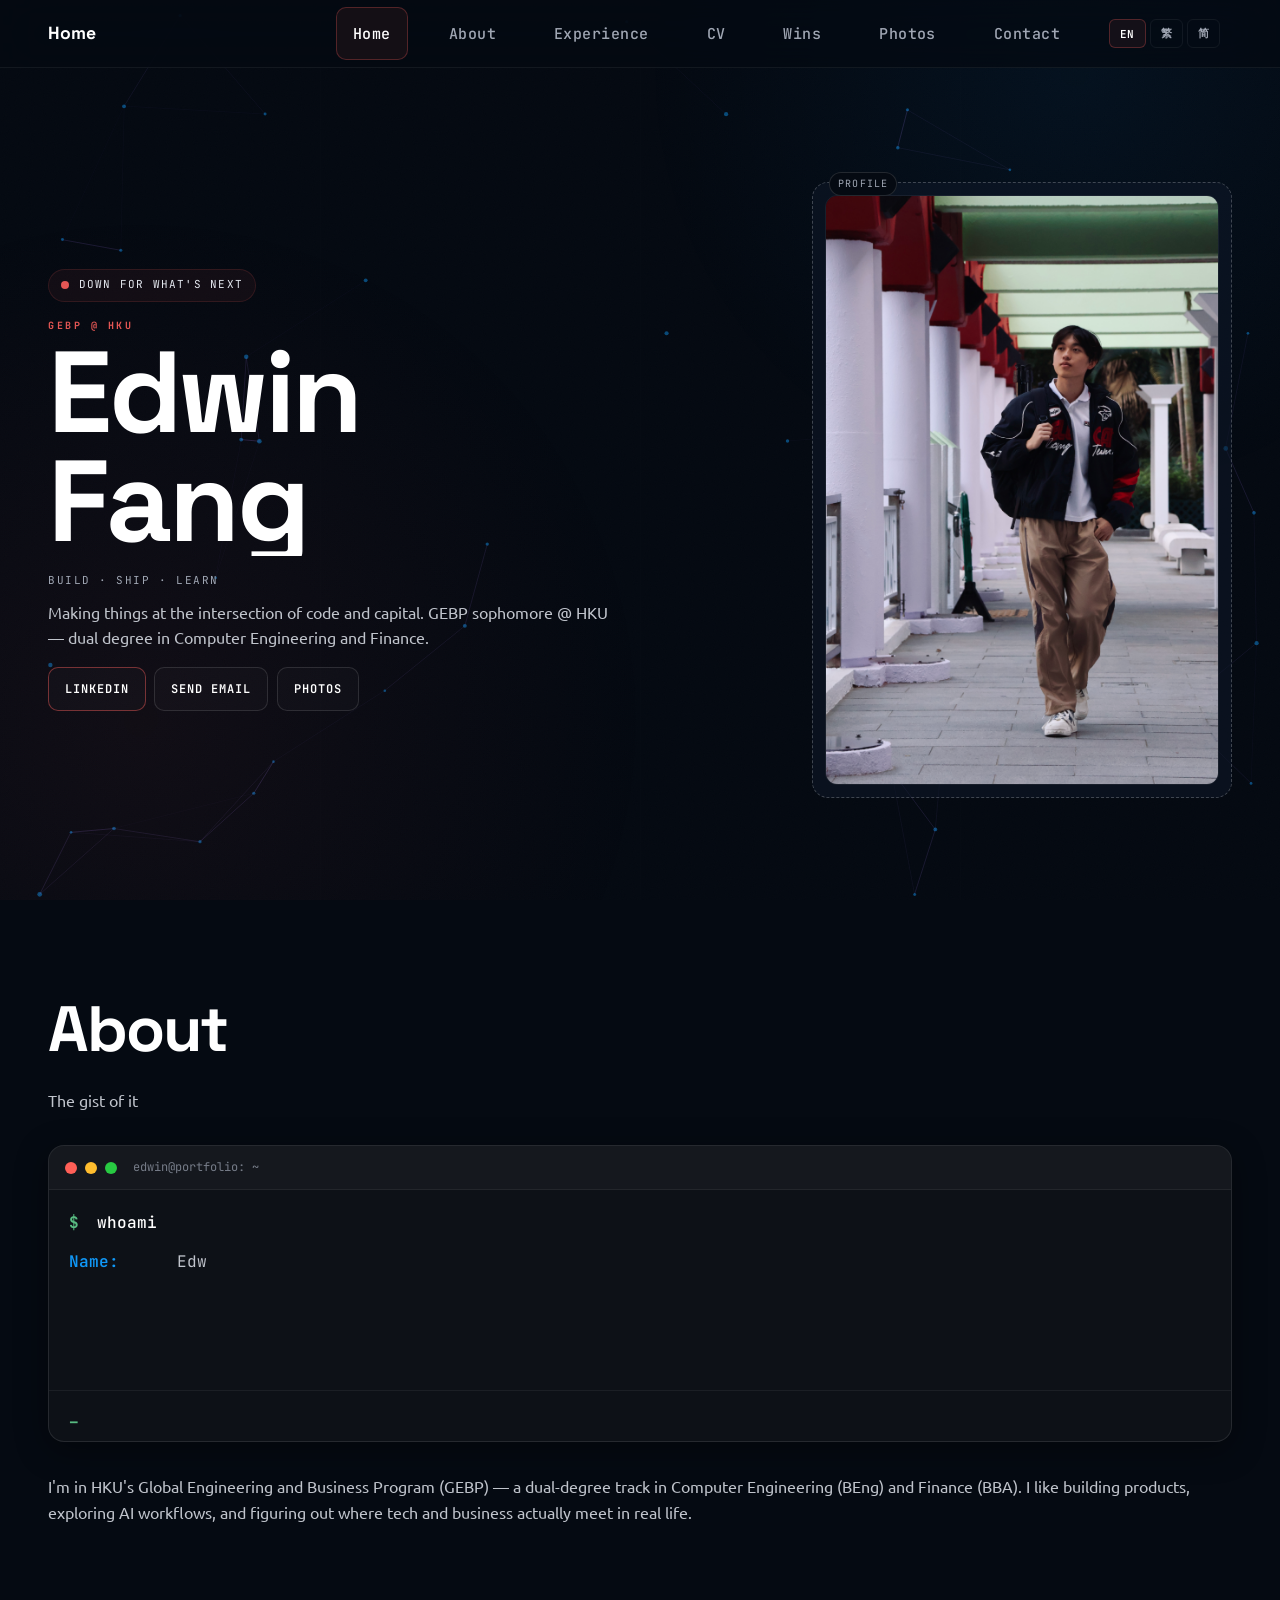
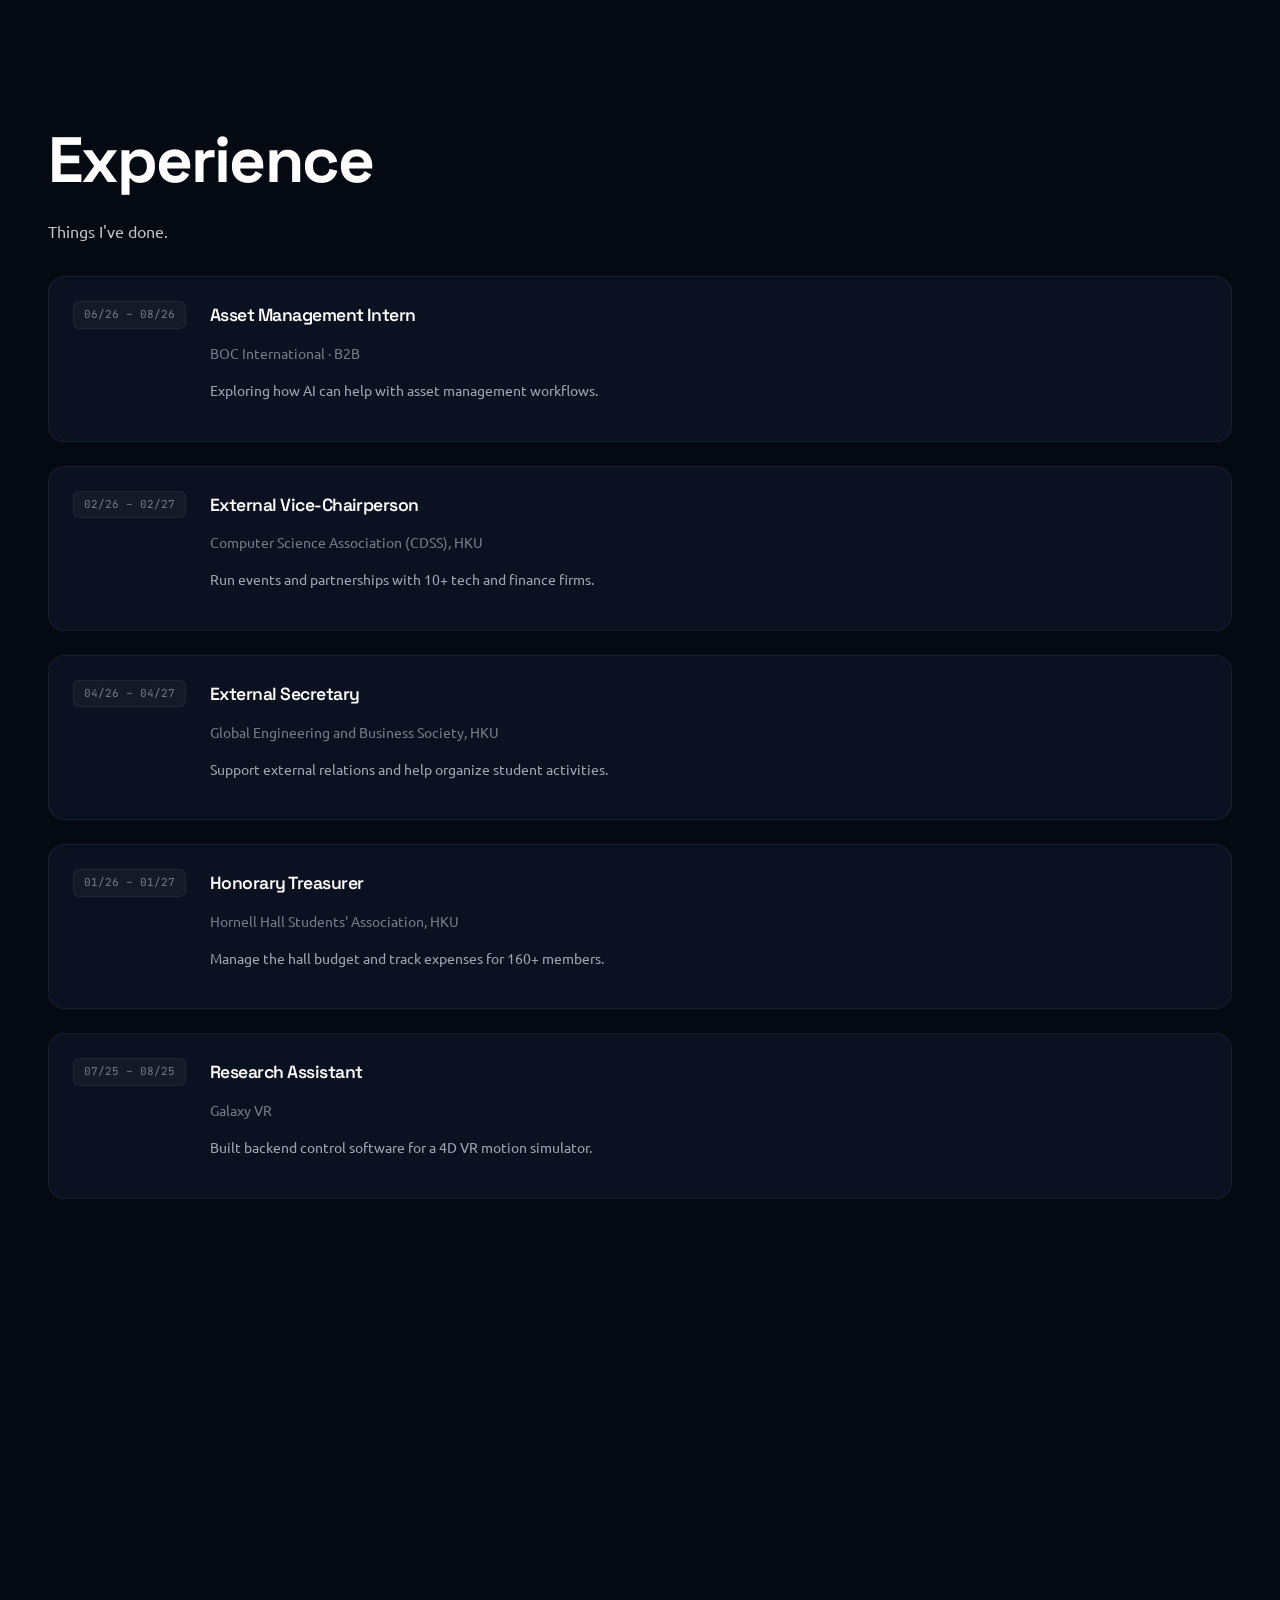
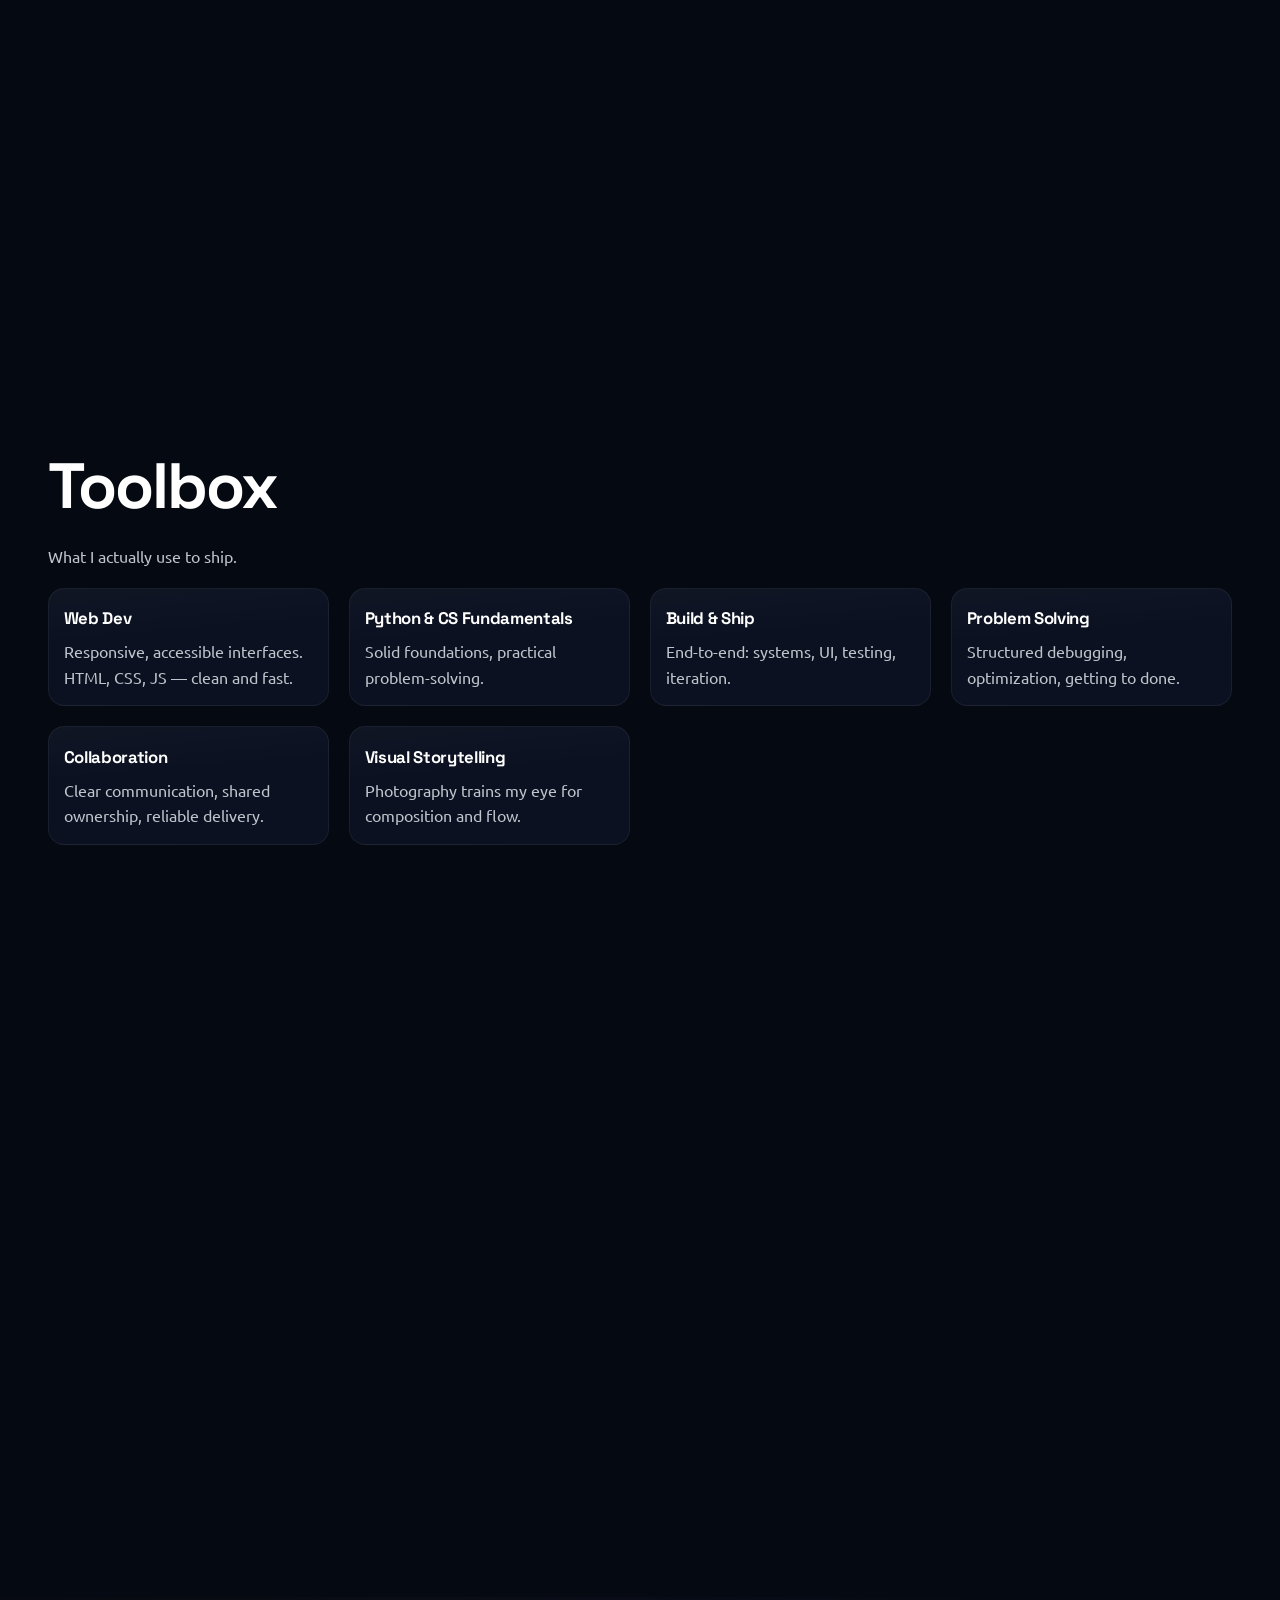
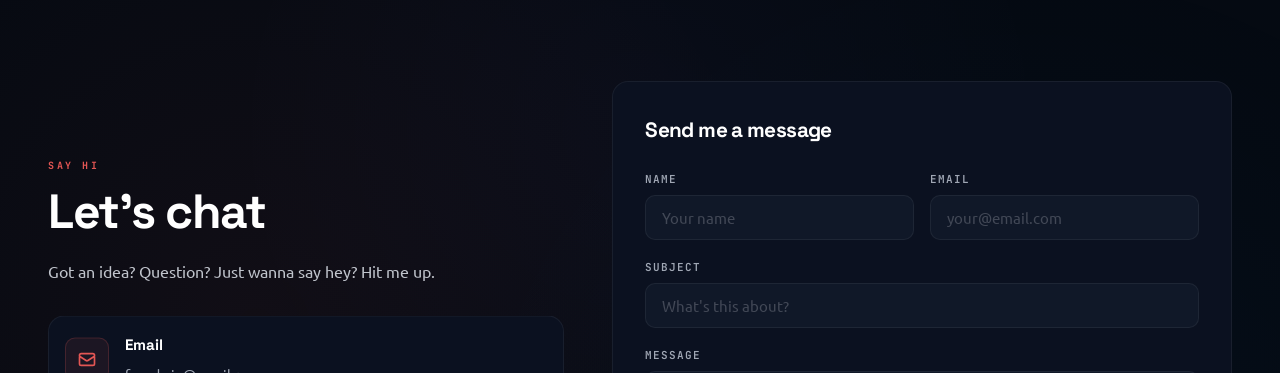
==== commit f21e5669: "Updated, removed old resources" ====
--- a/index.html
+++ b/index.html
@@ -115,7 +115,7 @@
         <section class="hero">
             <div class="container hero-layout">
                 <div class="hero-portrait">
-                    <img src="images/coolphoto.jpg" alt="Professional portrait of Edwin with a confident and approachable expression">
+                    <img src="images/main.jpg" alt="Casual portrait of Edwin">
                 </div>
                 <div class="hero-content">
                     <div class="hero-tag load-in">
@@ -380,7 +380,9 @@
                 
                 <div class="contact-form">
                     <h3 data-i18n="contact.form.title">Send Me a Message</h3>
-                    <form id="contactForm" action="https://formspree.io/f/xwkzgqla" method="POST">
+                    <form id="contactForm" action="https://formspree.io/f/mojzkkky" method="POST">
+                        <input type="hidden" name="_next" value="https://isfedwin.github.io/?success#contact">
+                        <input type="hidden" name="_subject" value="New message from portfolio">
                         <div class="form-row">
                             <div class="form-group">
                                 <label for="name" data-i18n="contact.form.name">Name</label>
@@ -410,7 +412,26 @@
             </div>
         </section>
     </main>
-
+    
+    <!-- Ocean wave transition -->
+    <div class="ocean-waves" aria-hidden="true">
+        <div class="wave-layer wave-back">
+            <svg viewBox="0 0 2880 120" preserveAspectRatio="none">
+                <path d="M0,85 C240,35 480,105 720,85 C960,35 1200,105 1440,85 C1680,35 1920,105 2160,85 C2400,35 2640,105 2880,85 L2880,120 L0,120 Z" fill="rgba(227,86,84,0.07)"/>
+            </svg>
+        </div>
+        <div class="wave-layer wave-mid">
+            <svg viewBox="0 0 2880 120" preserveAspectRatio="none">
+                <path d="M0,95 C360,45 720,115 1080,95 C1440,45 1800,115 2160,95 C2520,45 2700,115 2880,95 L2880,120 L0,120 Z" fill="rgba(16,152,247,0.06)"/>
+            </svg>
+        </div>
+        <div class="wave-layer wave-front">
+            <svg viewBox="0 0 2880 120" preserveAspectRatio="none">
+                <path d="M0,100 C180,60 360,110 540,80 C720,110 900,50 1080,90 C1260,50 1440,110 1620,75 C1800,110 1980,55 2160,95 C2340,55 2520,110 2700,70 C2790,95 2850,110 2880,100 L2880,120 L0,120 Z" fill="rgba(227,86,84,0.05)"/>
+            </svg>
+        </div>
+    </div>
+    
     <footer class="footer">
         <div class="container footer-main">
             <p data-i18n="footer.copyright">Let's build something meaningful. © 2026 Edwin.</p>
@@ -429,9 +450,22 @@
     </footer>
 
     <script>
-        // Handle contact form submission
+        // Handle contact form submission with fallback
         const contactForm = document.getElementById('contactForm');
         const formStatus = document.getElementById('formStatus');
+        
+        // Show success message if redirected back with ?success
+        if (window.location.search.includes('success')) {
+            if (formStatus) {
+                formStatus.className = 'form-status success';
+                formStatus.textContent = window.I18n 
+                    ? window.I18n.getTranslation('contact.form.success') || 'Message sent! I\'ll get back to you soon.'
+                    : 'Message sent! I\'ll get back to you soon.';
+                formStatus.style.display = 'block';
+                // Clean URL
+                window.history.replaceState({}, document.title, window.location.pathname + window.location.hash);
+            }
+        }
         
         if (contactForm) {
             contactForm.addEventListener('submit', async (e) => {
@@ -445,20 +479,25 @@
                 submitBtn.textContent = 'Sending...';
                 formStatus.style.display = 'none';
                 
-                // Get form data
+                // Build JSON payload (Formspree accepts JSON with Accept: application/json)
                 const formData = new FormData(contactForm);
+                const jsonData = {};
+                formData.forEach((value, key) => {
+                    if (key !== '_next' && key !== '_subject') jsonData[key] = value;
+                });
                 
                 try {
                     const response = await fetch(contactForm.action, {
                         method: 'POST',
-                        body: formData,
+                        body: JSON.stringify(jsonData),
                         headers: {
-                            'Accept': 'application/json'
+                            'Accept': 'application/json',
+                            'Content-Type': 'application/json'
                         }
                     });
                     
                     if (response.ok) {
-                        // Success
+                        // Success - show inline message
                         formStatus.className = 'form-status success';
                         formStatus.textContent = window.I18n 
                             ? window.I18n.getTranslation('contact.form.success') || 'Message sent! I\'ll get back to you soon.'
@@ -466,17 +505,15 @@
                         formStatus.style.display = 'block';
                         contactForm.reset();
                     } else {
-                        throw new Error('Form submission failed');
+                        // Fallback: submit form directly (let Formspree handle redirect)
+                        contactForm.submit();
                     }
                 } catch (error) {
-                    // Error
-                    formStatus.className = 'form-status error';
-                    formStatus.textContent = window.I18n 
-                        ? window.I18n.getTranslation('contact.form.error') || 'Oops! Something went wrong. Please try again.'
-                        : 'Oops! Something went wrong. Please try again.';
-                    formStatus.style.display = 'block';
+                    // Network error - fall back to direct submission
+                    contactForm.submit();
                 } finally {
-                    // Re-enable button
+                    // Re-enable button (only if we're still on the page)
+                    if (!contactForm.querySelector('.btn-submit').disabled) return;
                     submitBtn.disabled = false;
                     submitBtn.textContent = originalText;
                 }
--- a/styles.css
+++ b/styles.css
@@ -698,10 +698,74 @@
     margin-top: 0.8rem;
 }
 
+/* ===== Ocean Wave Transition ===== */
+.ocean-waves {
+    position: relative;
+    height: 140px;
+    margin-top: -70px;
+    margin-bottom: -70px;
+    z-index: 2;
+    pointer-events: none;
+    overflow: hidden;
+}
+
+@keyframes waveReveal {
+    0%   { opacity: 0; transform: translateY(10px); }
+    100% { opacity: 1; transform: translateY(0); }
+}
+
+.wave-layer {
+    position: absolute;
+    bottom: 0;
+    left: 0;
+    width: 100%;
+    height: 100%;
+    overflow: hidden;
+}
+
+.wave-layer svg {
+    position: absolute;
+    bottom: 0;
+    left: 0;
+    width: 200%;
+    height: 100%;
+}
+
+.wave-back svg {
+    animation: waveDrift 18s linear infinite;
+    opacity: 0.9;
+}
+
+.wave-mid svg {
+    animation: waveDrift 13s linear infinite reverse;
+    opacity: 0.9;
+}
+
+.wave-front svg {
+    animation: waveDrift 9s linear infinite;
+    opacity: 0.8;
+}
+
+@keyframes waveDrift {
+    0%   { transform: translateX(0); }
+    100% { transform: translateX(-50%); }
+}
+
+/* ===== Footer ===== */
 .footer {
-    margin-top: 1rem;
+    margin-top: 0;
     border-top: 1px solid var(--border);
     padding: 1.5rem 0 2rem;
+    background: 
+        linear-gradient(135deg, rgba(227, 86, 84, 0.03) 0%, transparent 40%), 
+        linear-gradient(225deg, rgba(16, 152, 247, 0.025) 0%, transparent 40%), 
+        var(--bg);
+    background-size: 200% 200%, 200% 200%;
+    animation: footerGradientShift 12s ease-in-out infinite;
+    position: relative;
+    z-index: 3;
+    overflow: hidden;
+    margin-top: 0;
 }
 
 .compact-cta {
@@ -1448,19 +1512,110 @@
 
 /* ===== Contact Form ===== */
 .contact-section {
-    padding: 84px 0 48px;
-}
-
-/* Gradient bridge that fades into the footer */
+    padding: 84px 0 40px;
+    position: relative;
+    overflow: hidden;
+    background-image: 
+        radial-gradient(circle at 20% 50%, rgba(227, 86, 84, 0.06) 0%, transparent 50%),
+        radial-gradient(circle at 80% 80%, rgba(16, 152, 247, 0.04) 0%, transparent 50%),
+        radial-gradient(circle at 50% 20%, rgba(168, 130, 255, 0.03) 0%, transparent 50%);
+    background-size: 100% 100%;
+    animation: contactBgFloat 25s ease-in-out infinite;
+}
+
+
+/* ===== Futuristic Contact Section Animations ===== */
+
+/* Scanning glow line that sweeps across on reveal */
+.contact-section::before {
+    content: '';
+    position: absolute;
+    top: 0; left: -100%;
+    width: 60%; height: 2px;
+    background: linear-gradient(90deg, transparent, rgba(227, 86, 84, 0.8), rgba(16, 152, 247, 0.6), transparent);
+    z-index: 5;
+    opacity: 0;
+    transition: opacity 0.3s ease;
+    pointer-events: none;
+}
+
+.contact-section.reveal.is-visible::before {
+    opacity: 1;
+    animation: scanLine 2.2s cubic-bezier(0.22, 1, 0.36, 1) forwards;
+}
+
+@keyframes scanLine {
+    0%   { left: -60%; opacity: 1; }
+    75%  { left: 120%; opacity: 1; }
+    100% { left: 120%; opacity: 0; }
+}
+
+/* Neon border ripple on contact form (continuous) */
+/* Data-particle dots floating up */
 .contact-section::after {
     content: '';
     position: absolute;
     bottom: 0; left: 0; right: 0;
-    height: 100px;
-    background: linear-gradient(to bottom, transparent, var(--bg));
+    height: 100%;
+    background:
+        radial-gradient(1.5px 1.5px at 15% 85%, rgba(227, 86, 84, 0.5) 50%, transparent 100%),
+        radial-gradient(1px 1px at 35% 90%, rgba(16, 152, 247, 0.4) 50%, transparent 100%),
+        radial-gradient(1.5px 1.5px at 55% 88%, rgba(227, 86, 84, 0.4) 50%, transparent 100%),
+        radial-gradient(1px 1px at 75% 92%, rgba(16, 152, 247, 0.5) 50%, transparent 100%),
+        radial-gradient(1.5px 1.5px at 90% 86%, rgba(227, 86, 84, 0.3) 50%, transparent 100%);
+    background-size: 100% 100%;
+    z-index: 0;
     pointer-events: none;
+    opacity: 0;
+    animation: none;
+}
+
+.contact-section.reveal.is-visible::after {
+    opacity: 1;
+    animation: particleFloat 8s ease-in-out infinite 1.5s;
+}
+
+@keyframes particleFloat {
+    0%, 100% {
+        background-position: 0% 0%, 0% 0%, 0% 0%, 0% 0%, 0% 0%;
+        opacity: 0.7;
+    }
+    50% {
+        background-position: 0% -20px, 0% -15px, 0% -25px, 0% -18px, 0% -22px;
+        opacity: 1;
+    }
+}
+
+/* Ensure contact-form is above the ::after particles */
+.contact-form {
     z-index: 1;
 }
+
+/* Data-stream reveal: letters appear with a glow */
+.contact-section.reveal.is-visible .section-intro,
+.contact-section.reveal.is-visible h2[data-i18n="contact.title"],
+.contact-section.reveal.is-visible .contact-eyebrow {
+    animation: dataReveal 0.8s ease forwards;
+    opacity: 0;
+    text-shadow: 0 0 20px rgba(227, 86, 84, 0.3);
+}
+
+.contact-section.reveal.is-visible h2[data-i18n="contact.title"] {
+    animation-delay: 0.3s;
+}
+
+.contact-section.reveal.is-visible .section-intro {
+    animation-delay: 0.6s;
+}
+
+@keyframes dataReveal {
+    0%   { opacity: 0; transform: translateY(8px); text-shadow: 0 0 30px rgba(227, 86, 84, 0.6); }
+    60%  { opacity: 1; text-shadow: 0 0 10px rgba(227, 86, 84, 0.2); }
+    100% { opacity: 1; transform: translateY(0); text-shadow: none; }
+}
+
+/* ===== Footer Extended Gradient Animation ===== */
+
 
 .contact-layout {
     display: grid;
@@ -1469,26 +1624,7 @@
     align-items: start;
 }
 
-.contact-section {
-    position: relative;
-    overflow: hidden;
-}
-
-.contact-section::before {
-    content: '';
-    position: absolute;
-    top: -50%;
-    left: -50%;
-    width: 200%;
-    height: 200%;
-    background: 
-        radial-gradient(circle at 20% 50%, rgba(227, 86, 84, 0.06) 0%, transparent 50%),
-        radial-gradient(circle at 80% 80%, rgba(16, 152, 247, 0.04) 0%, transparent 50%),
-        radial-gradient(circle at 50% 20%, rgba(168, 130, 255, 0.03) 0%, transparent 50%);
-    animation: contactBgFloat 25s ease-in-out infinite;
-    pointer-events: none;
-    z-index: 0;
-}
+
 
 @keyframes contactBgFloat {
     0%, 100% {
@@ -1645,6 +1781,29 @@
 .contact-details.reveal.is-visible .contact-detail-item:nth-child(2) { transition-delay: 0.22s; }
 .contact-details.reveal.is-visible .contact-detail-item:nth-child(3) { transition-delay: 0.34s; }
 
+
+/* Shimmer sweep on hover */
+
+
+/* Glow bar that sweeps across the top edge on hover */
+
+/* Shimmer sweep on hover */
+.contact-form::before {
+    content: '';
+    position: absolute;
+    top: 0; left: -100%;
+    width: 100%; height: 100%;
+    background: linear-gradient(90deg, transparent, rgba(227, 86, 84, 0.05), transparent);
+    pointer-events: none;
+    z-index: 0;
+    transition: left 0.6s var(--ease);
+}
+
+.contact-form:hover::before {
+    left: 100%;
+}
+
+/* Glow bar that sweeps across the top edge on hover */
 .contact-form {
     background: var(--bg-card);
     border: 1px solid var(--border);
@@ -1662,22 +1821,6 @@
     transform: translateY(0) scale(1);
 }
 
-.contact-form::before {
-    content: '';
-    position: absolute;
-    top: 0; left: -100%;
-    width: 100%; height: 100%;
-    background: linear-gradient(90deg, transparent, rgba(227, 86, 84, 0.05), transparent);
-    pointer-events: none;
-    z-index: 0;
-    transition: left 0.6s var(--ease);
-}
-
-.contact-form:hover::before {
-    left: 100%;
-}
-
-/* Glowing border effect on hover */
 .contact-form:hover {
     border-color: rgba(227, 86, 84, 0.35);
     box-shadow:
@@ -1703,22 +1846,7 @@
     transform: translateX(-50%) scaleX(1);
 }
 
-.contact-form::before {
-    content: '';
-    position: absolute;
-    top: 0;
-    left: -100%;
-    width: 100%;
-    height: 100%;
-    background: linear-gradient(90deg, transparent, rgba(227, 86, 84, 0.05), transparent);
-    pointer-events: none;
-    z-index: 0;
-    transition: left 0.6s var(--ease);
-}
-
-.contact-form:hover::before {
-    left: 100%;
-}
+
 
 .contact-form > * {
     position: relative;
@@ -2280,3 +2408,51 @@
         transform: translateY(0);
     }
 }
+
+
+@keyframes footerGradientShift {
+    0%, 100% { background-position: 0% 0%, 0% 0%, 0 0; }
+    50%       { background-position: 100% 100%, 100% 100%, 0 0; }
+}
+
+/* Subtle top-edge glow line on footer */
+.footer::before {
+    content: '';
+    position: absolute;
+    top: 0; left: 0; right: 0;
+    height: 1px;
+    background: linear-gradient(90deg, 
+        transparent 0%, 
+        rgba(227, 86, 84, 0.4) 30%, 
+        rgba(16, 152, 247, 0.3) 70%, 
+        transparent 100%
+    );
+    animation: footerGlowPulse 4s ease-in-out infinite;
+}
+
+@keyframes footerGlowPulse {
+    0%, 100% { opacity: 0.4; }
+    50%       { opacity: 1; }
+}
+
+/* Floating data particles in footer */
+.footer::after {
+    content: '';
+    position: absolute;
+    bottom: 0; left: 0; right: 0; top: 0;
+    background:
+        radial-gradient(1px 1px at 10% 80%, rgba(227, 86, 84, 0.3) 50%, transparent 100%),
+        radial-gradient(1px 1px at 30% 60%, rgba(16, 152, 247, 0.25) 50%, transparent 100%),
+        radial-gradient(1px 1px at 50% 90%, rgba(227, 86, 84, 0.2) 50%, transparent 100%),
+        radial-gradient(1px 1px at 70% 70%, rgba(16, 152, 247, 0.3) 50%, transparent 100%),
+        radial-gradient(1px 1px at 90% 85%, rgba(227, 86, 84, 0.25) 50%, transparent 100%);
+    background-size: 100% 100%;
+    pointer-events: none;
+    z-index: -1;
+    animation: footerParticles 10s ease-in-out infinite;
+}
+
+@keyframes footerParticles {
+    0%, 100% { opacity: 0.5; }
+    50%       { opacity: 1; }
+}
--- a/styles.css
+++ b/styles.css
@@ -698,10 +698,74 @@
     margin-top: 0.8rem;
 }
 
+/* ===== Ocean Wave Transition ===== */
+.ocean-waves {
+    position: relative;
+    height: 140px;
+    margin-top: -70px;
+    margin-bottom: -70px;
+    z-index: 2;
+    pointer-events: none;
+    overflow: hidden;
+}
+
+@keyframes waveReveal {
+    0%   { opacity: 0; transform: translateY(10px); }
+    100% { opacity: 1; transform: translateY(0); }
+}
+
+.wave-layer {
+    position: absolute;
+    bottom: 0;
+    left: 0;
+    width: 100%;
+    height: 100%;
+    overflow: hidden;
+}
+
+.wave-layer svg {
+    position: absolute;
+    bottom: 0;
+    left: 0;
+    width: 200%;
+    height: 100%;
+}
+
+.wave-back svg {
+    animation: waveDrift 18s linear infinite;
+    opacity: 0.9;
+}
+
+.wave-mid svg {
+    animation: waveDrift 13s linear infinite reverse;
+    opacity: 0.9;
+}
+
+.wave-front svg {
+    animation: waveDrift 9s linear infinite;
+    opacity: 0.8;
+}
+
+@keyframes waveDrift {
+    0%   { transform: translateX(0); }
+    100% { transform: translateX(-50%); }
+}
+
+/* ===== Footer ===== */
 .footer {
-    margin-top: 1rem;
+    margin-top: 0;
     border-top: 1px solid var(--border);
     padding: 1.5rem 0 2rem;
+    background: 
+        linear-gradient(135deg, rgba(227, 86, 84, 0.03) 0%, transparent 40%), 
+        linear-gradient(225deg, rgba(16, 152, 247, 0.025) 0%, transparent 40%), 
+        var(--bg);
+    background-size: 200% 200%, 200% 200%;
+    animation: footerGradientShift 12s ease-in-out infinite;
+    position: relative;
+    z-index: 3;
+    overflow: hidden;
+    margin-top: 0;
 }
 
 .compact-cta {
@@ -1448,19 +1512,110 @@
 
 /* ===== Contact Form ===== */
 .contact-section {
-    padding: 84px 0 48px;
-}
-
-/* Gradient bridge that fades into the footer */
+    padding: 84px 0 40px;
+    position: relative;
+    overflow: hidden;
+    background-image: 
+        radial-gradient(circle at 20% 50%, rgba(227, 86, 84, 0.06) 0%, transparent 50%),
+        radial-gradient(circle at 80% 80%, rgba(16, 152, 247, 0.04) 0%, transparent 50%),
+        radial-gradient(circle at 50% 20%, rgba(168, 130, 255, 0.03) 0%, transparent 50%);
+    background-size: 100% 100%;
+    animation: contactBgFloat 25s ease-in-out infinite;
+}
+
+
+/* ===== Futuristic Contact Section Animations ===== */
+
+/* Scanning glow line that sweeps across on reveal */
+.contact-section::before {
+    content: '';
+    position: absolute;
+    top: 0; left: -100%;
+    width: 60%; height: 2px;
+    background: linear-gradient(90deg, transparent, rgba(227, 86, 84, 0.8), rgba(16, 152, 247, 0.6), transparent);
+    z-index: 5;
+    opacity: 0;
+    transition: opacity 0.3s ease;
+    pointer-events: none;
+}
+
+.contact-section.reveal.is-visible::before {
+    opacity: 1;
+    animation: scanLine 2.2s cubic-bezier(0.22, 1, 0.36, 1) forwards;
+}
+
+@keyframes scanLine {
+    0%   { left: -60%; opacity: 1; }
+    75%  { left: 120%; opacity: 1; }
+    100% { left: 120%; opacity: 0; }
+}
+
+/* Neon border ripple on contact form (continuous) */
+/* Data-particle dots floating up */
 .contact-section::after {
     content: '';
     position: absolute;
     bottom: 0; left: 0; right: 0;
-    height: 100px;
-    background: linear-gradient(to bottom, transparent, var(--bg));
+    height: 100%;
+    background:
+        radial-gradient(1.5px 1.5px at 15% 85%, rgba(227, 86, 84, 0.5) 50%, transparent 100%),
+        radial-gradient(1px 1px at 35% 90%, rgba(16, 152, 247, 0.4) 50%, transparent 100%),
+        radial-gradient(1.5px 1.5px at 55% 88%, rgba(227, 86, 84, 0.4) 50%, transparent 100%),
+        radial-gradient(1px 1px at 75% 92%, rgba(16, 152, 247, 0.5) 50%, transparent 100%),
+        radial-gradient(1.5px 1.5px at 90% 86%, rgba(227, 86, 84, 0.3) 50%, transparent 100%);
+    background-size: 100% 100%;
+    z-index: 0;
     pointer-events: none;
+    opacity: 0;
+    animation: none;
+}
+
+.contact-section.reveal.is-visible::after {
+    opacity: 1;
+    animation: particleFloat 8s ease-in-out infinite 1.5s;
+}
+
+@keyframes particleFloat {
+    0%, 100% {
+        background-position: 0% 0%, 0% 0%, 0% 0%, 0% 0%, 0% 0%;
+        opacity: 0.7;
+    }
+    50% {
+        background-position: 0% -20px, 0% -15px, 0% -25px, 0% -18px, 0% -22px;
+        opacity: 1;
+    }
+}
+
+/* Ensure contact-form is above the ::after particles */
+.contact-form {
     z-index: 1;
 }
+
+/* Data-stream reveal: letters appear with a glow */
+.contact-section.reveal.is-visible .section-intro,
+.contact-section.reveal.is-visible h2[data-i18n="contact.title"],
+.contact-section.reveal.is-visible .contact-eyebrow {
+    animation: dataReveal 0.8s ease forwards;
+    opacity: 0;
+    text-shadow: 0 0 20px rgba(227, 86, 84, 0.3);
+}
+
+.contact-section.reveal.is-visible h2[data-i18n="contact.title"] {
+    animation-delay: 0.3s;
+}
+
+.contact-section.reveal.is-visible .section-intro {
+    animation-delay: 0.6s;
+}
+
+@keyframes dataReveal {
+    0%   { opacity: 0; transform: translateY(8px); text-shadow: 0 0 30px rgba(227, 86, 84, 0.6); }
+    60%  { opacity: 1; text-shadow: 0 0 10px rgba(227, 86, 84, 0.2); }
+    100% { opacity: 1; transform: translateY(0); text-shadow: none; }
+}
+
+/* ===== Footer Extended Gradient Animation ===== */
+
 
 .contact-layout {
     display: grid;
@@ -1469,26 +1624,7 @@
     align-items: start;
 }
 
-.contact-section {
-    position: relative;
-    overflow: hidden;
-}
-
-.contact-section::before {
-    content: '';
-    position: absolute;
-    top: -50%;
-    left: -50%;
-    width: 200%;
-    height: 200%;
-    background: 
-        radial-gradient(circle at 20% 50%, rgba(227, 86, 84, 0.06) 0%, transparent 50%),
-        radial-gradient(circle at 80% 80%, rgba(16, 152, 247, 0.04) 0%, transparent 50%),
-        radial-gradient(circle at 50% 20%, rgba(168, 130, 255, 0.03) 0%, transparent 50%);
-    animation: contactBgFloat 25s ease-in-out infinite;
-    pointer-events: none;
-    z-index: 0;
-}
+
 
 @keyframes contactBgFloat {
     0%, 100% {
@@ -1645,6 +1781,29 @@
 .contact-details.reveal.is-visible .contact-detail-item:nth-child(2) { transition-delay: 0.22s; }
 .contact-details.reveal.is-visible .contact-detail-item:nth-child(3) { transition-delay: 0.34s; }
 
+
+/* Shimmer sweep on hover */
+
+
+/* Glow bar that sweeps across the top edge on hover */
+
+/* Shimmer sweep on hover */
+.contact-form::before {
+    content: '';
+    position: absolute;
+    top: 0; left: -100%;
+    width: 100%; height: 100%;
+    background: linear-gradient(90deg, transparent, rgba(227, 86, 84, 0.05), transparent);
+    pointer-events: none;
+    z-index: 0;
+    transition: left 0.6s var(--ease);
+}
+
+.contact-form:hover::before {
+    left: 100%;
+}
+
+/* Glow bar that sweeps across the top edge on hover */
 .contact-form {
     background: var(--bg-card);
     border: 1px solid var(--border);
@@ -1662,22 +1821,6 @@
     transform: translateY(0) scale(1);
 }
 
-.contact-form::before {
-    content: '';
-    position: absolute;
-    top: 0; left: -100%;
-    width: 100%; height: 100%;
-    background: linear-gradient(90deg, transparent, rgba(227, 86, 84, 0.05), transparent);
-    pointer-events: none;
-    z-index: 0;
-    transition: left 0.6s var(--ease);
-}
-
-.contact-form:hover::before {
-    left: 100%;
-}
-
-/* Glowing border effect on hover */
 .contact-form:hover {
     border-color: rgba(227, 86, 84, 0.35);
     box-shadow:
@@ -1703,22 +1846,7 @@
     transform: translateX(-50%) scaleX(1);
 }
 
-.contact-form::before {
-    content: '';
-    position: absolute;
-    top: 0;
-    left: -100%;
-    width: 100%;
-    height: 100%;
-    background: linear-gradient(90deg, transparent, rgba(227, 86, 84, 0.05), transparent);
-    pointer-events: none;
-    z-index: 0;
-    transition: left 0.6s var(--ease);
-}
-
-.contact-form:hover::before {
-    left: 100%;
-}
+
 
 .contact-form > * {
     position: relative;
@@ -2280,3 +2408,51 @@
         transform: translateY(0);
     }
 }
+
+
+@keyframes footerGradientShift {
+    0%, 100% { background-position: 0% 0%, 0% 0%, 0 0; }
+    50%       { background-position: 100% 100%, 100% 100%, 0 0; }
+}
+
+/* Subtle top-edge glow line on footer */
+.footer::before {
+    content: '';
+    position: absolute;
+    top: 0; left: 0; right: 0;
+    height: 1px;
+    background: linear-gradient(90deg, 
+        transparent 0%, 
+        rgba(227, 86, 84, 0.4) 30%, 
+        rgba(16, 152, 247, 0.3) 70%, 
+        transparent 100%
+    );
+    animation: footerGlowPulse 4s ease-in-out infinite;
+}
+
+@keyframes footerGlowPulse {
+    0%, 100% { opacity: 0.4; }
+    50%       { opacity: 1; }
+}
+
+/* Floating data particles in footer */
+.footer::after {
+    content: '';
+    position: absolute;
+    bottom: 0; left: 0; right: 0; top: 0;
+    background:
+        radial-gradient(1px 1px at 10% 80%, rgba(227, 86, 84, 0.3) 50%, transparent 100%),
+        radial-gradient(1px 1px at 30% 60%, rgba(16, 152, 247, 0.25) 50%, transparent 100%),
+        radial-gradient(1px 1px at 50% 90%, rgba(227, 86, 84, 0.2) 50%, transparent 100%),
+        radial-gradient(1px 1px at 70% 70%, rgba(16, 152, 247, 0.3) 50%, transparent 100%),
+        radial-gradient(1px 1px at 90% 85%, rgba(227, 86, 84, 0.25) 50%, transparent 100%);
+    background-size: 100% 100%;
+    pointer-events: none;
+    z-index: -1;
+    animation: footerParticles 10s ease-in-out infinite;
+}
+
+@keyframes footerParticles {
+    0%, 100% { opacity: 0.5; }
+    50%       { opacity: 1; }
+}
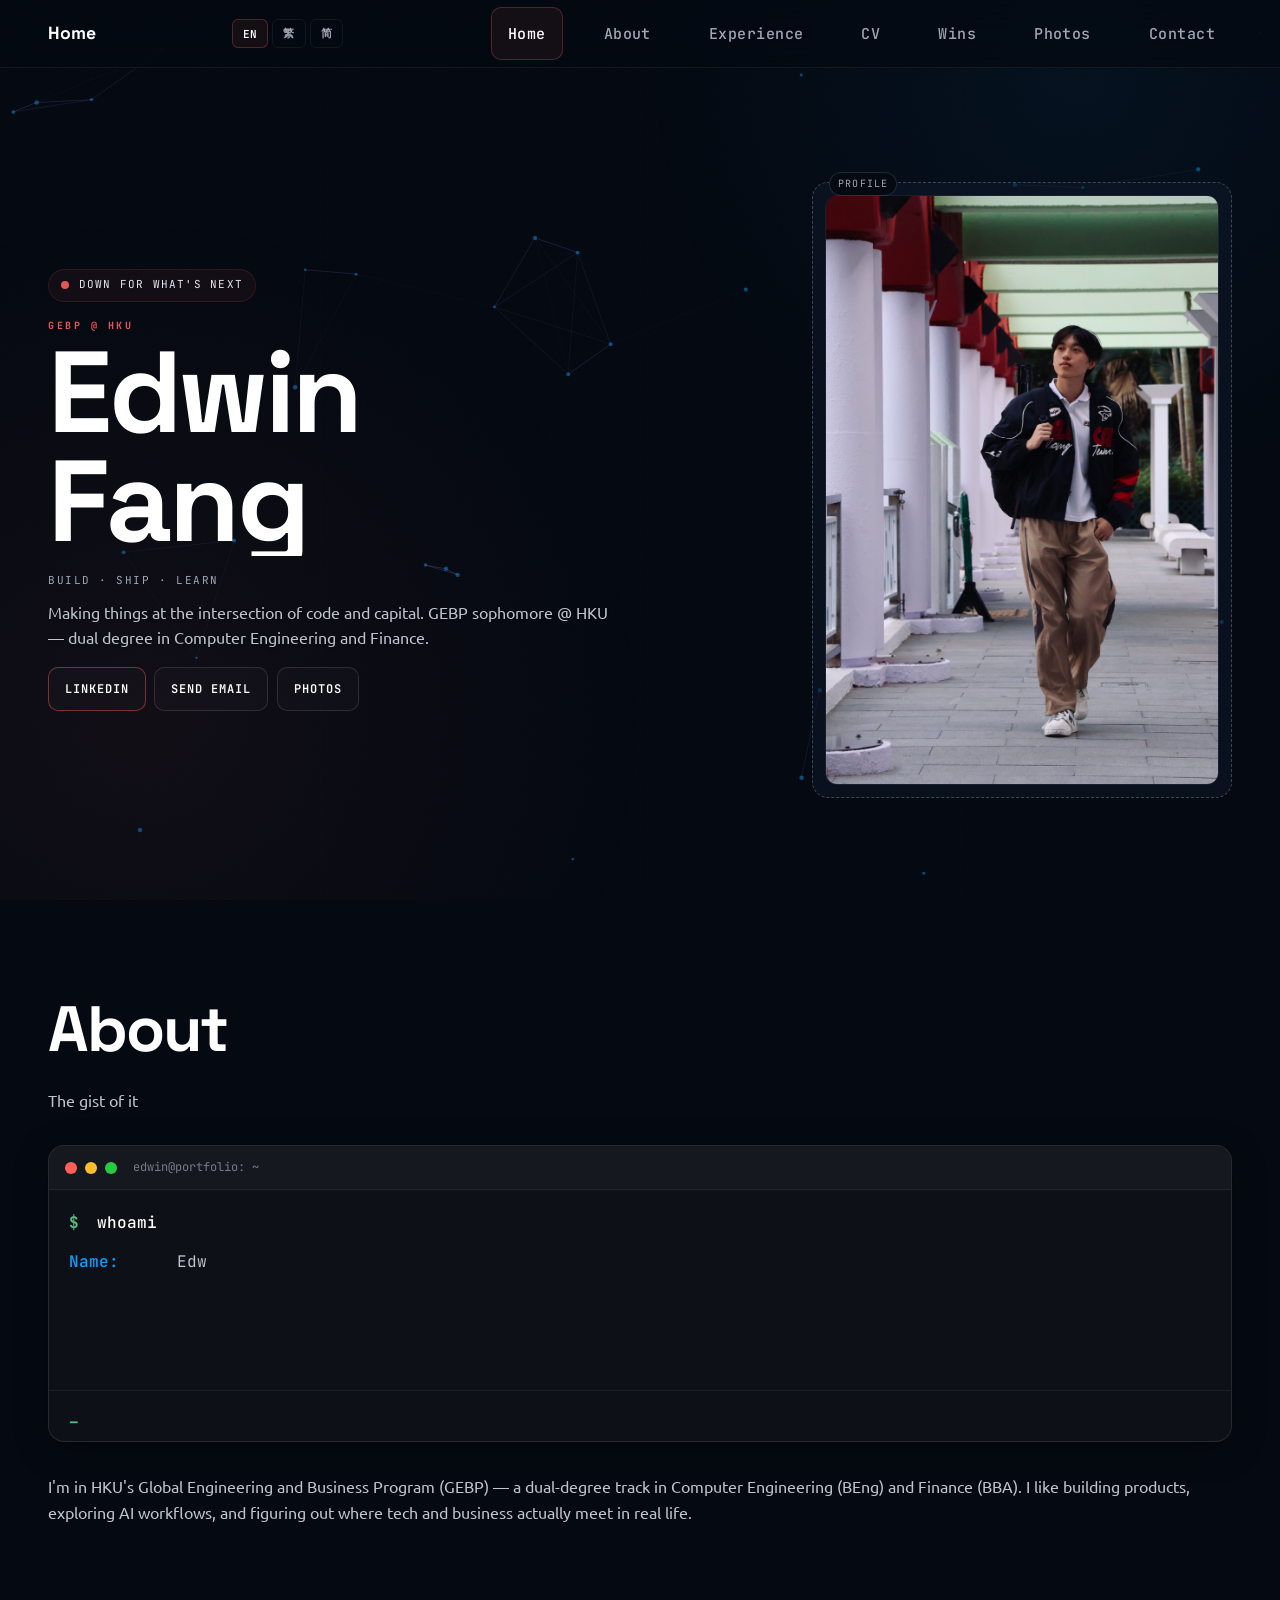
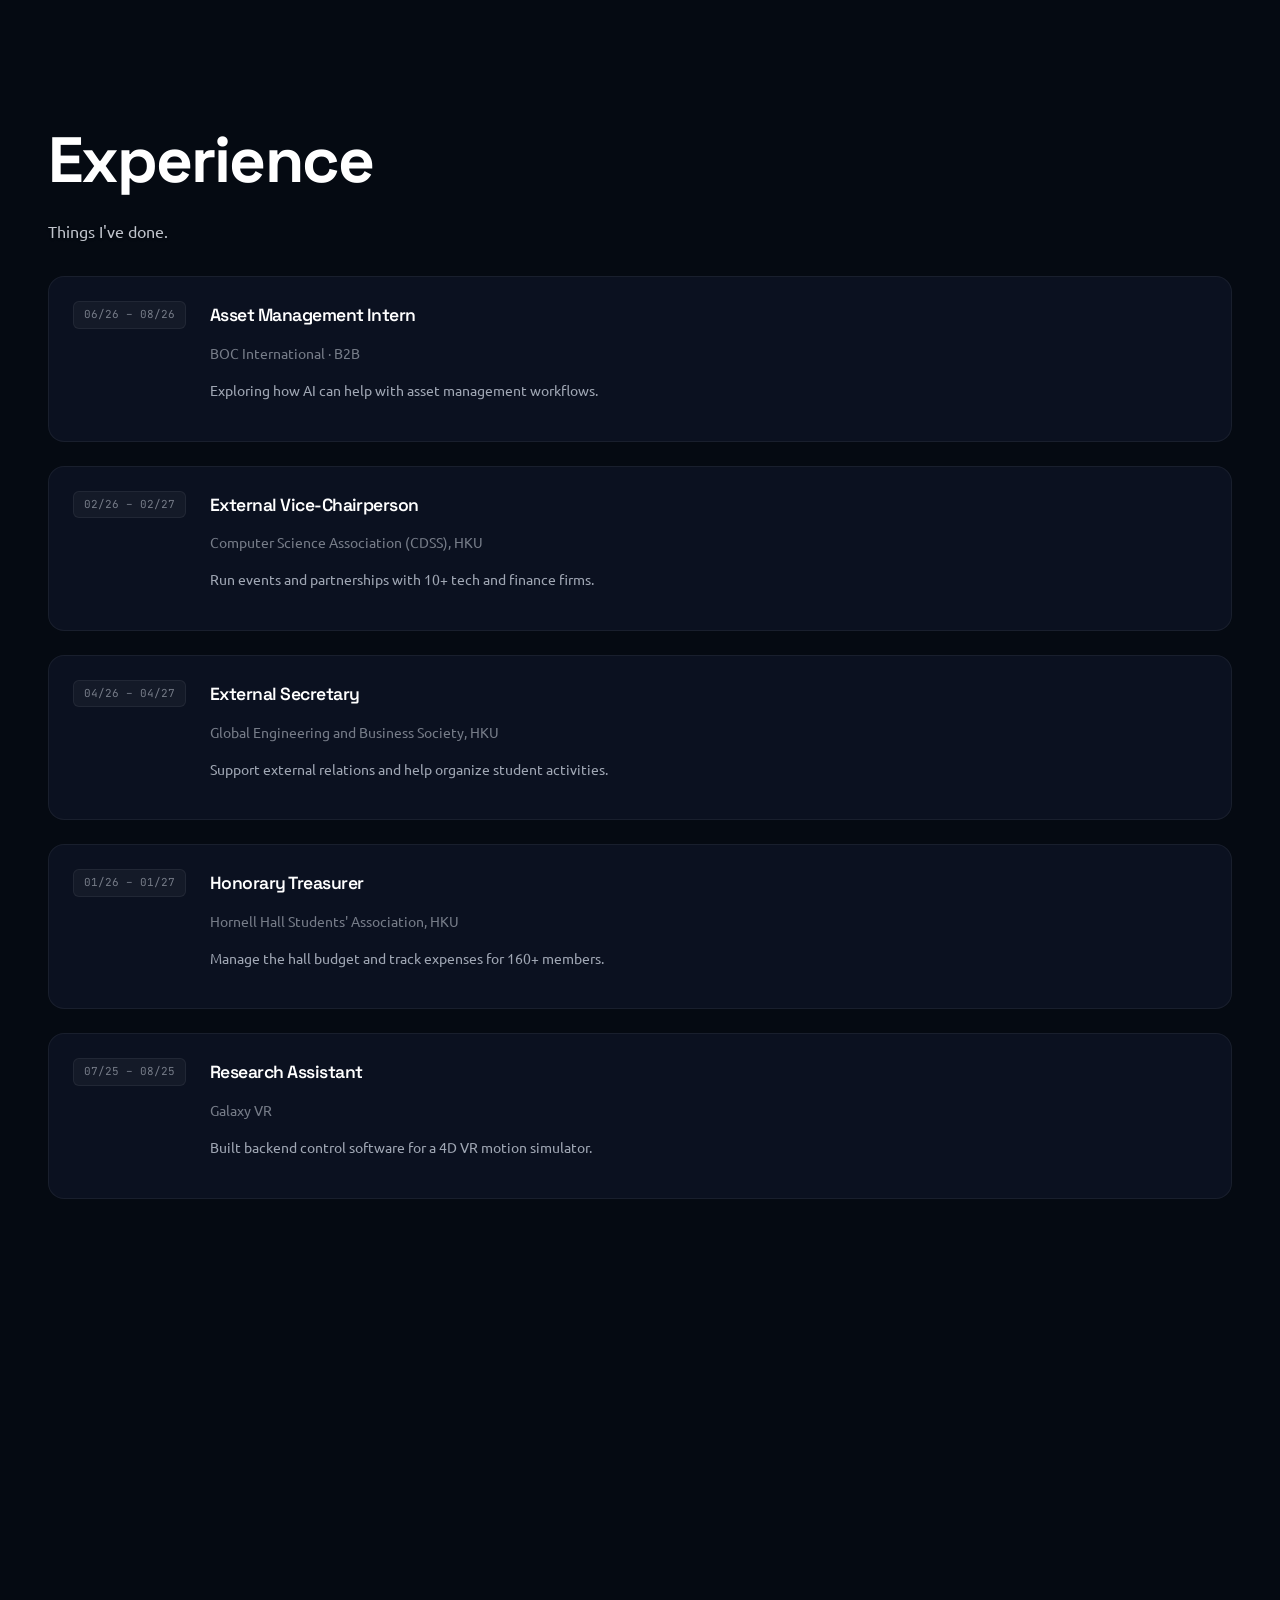
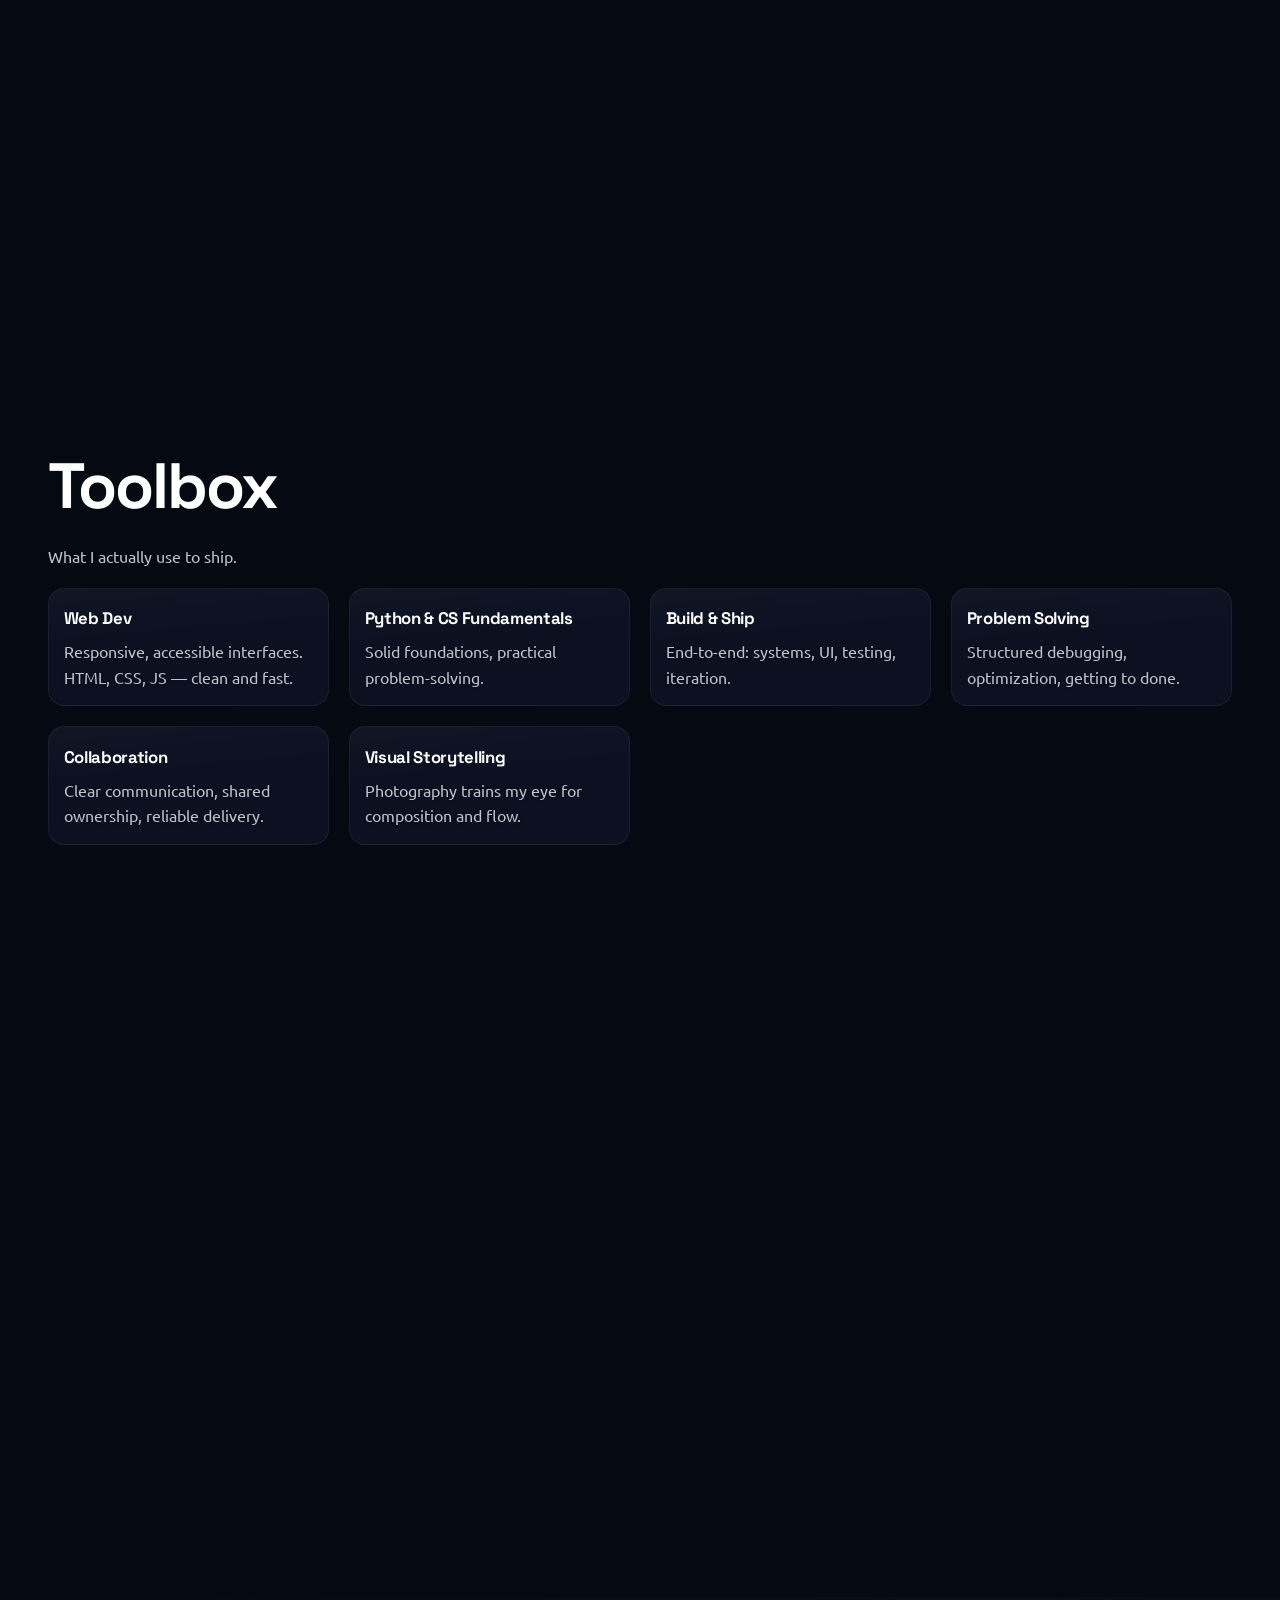
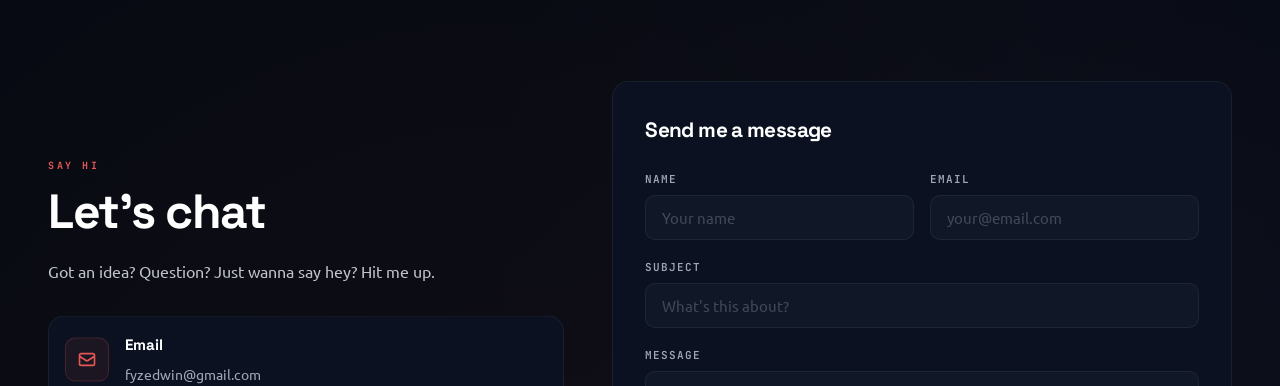
==== commit fe1d2dd2: "Final touches." ====
--- a/index.html
+++ b/index.html
@@ -17,14 +17,14 @@
     <!-- Performance: Preload critical resources -->
     <link rel="preload" href="styles.css" as="style">
     <link rel="preload" href="i18n.js" as="script">
-    <link rel="preload" href="images/logo.png" as="image">
+    <link rel="preload" href="images/main_placeholder.jpg" as="image">
     
     <!-- Open Graph / Facebook -->
     <meta property="og:type" content="website">
     <meta property="og:url" content="https://isfedwin.github.io/">
     <meta property="og:title" content="Edwin - Builder & Connector">
     <meta property="og:description" content="CS + Finance undergraduate at HKU. Photography, projects, and blog." data-i18n="meta.description">
-    <meta property="og:image" content="https://isfedwin.github.io/images/logo.png">
+    <meta property="og:image" content="https://isfedwin.github.io/images/main_medium.jpg">
     <meta property="og:image:width" content="1200">
     <meta property="og:image:height" content="630">
     <meta property="og:locale" content="en_US">
@@ -85,17 +85,34 @@
     <header class="navbar">
         <div class="container">
             <a class="brand" href="index.html" data-i18n="nav.home">Edwin</a>
-            <button class="menu-toggle" aria-label="Toggle navigation menu" aria-expanded="false" aria-controls="nav-overlay">
-                <span></span>
-                <span></span>
-                <span></span>
-            </button>
-            <div class="nav-overlay" id="nav-overlay" aria-hidden="true">
+            <div class="nav-actions">
+                <!-- Desktop: show all 3 language buttons -->
                 <div class="lang-switcher" role="group" aria-label="Language selection">
                     <button class="lang-btn active" data-lang="en" aria-label="English">EN</button>
                     <button class="lang-btn" data-lang="zh-TW" aria-label="繁體中文">繁</button>
                     <button class="lang-btn" data-lang="zh-CN" aria-label="简体中文">简</button>
                 </div>
+                <!-- Mobile: compact dropdown -->
+                <div class="lang-dropdown" role="group" aria-label="Language selection">
+                    <button class="lang-dropdown-btn" aria-expanded="false" aria-controls="lang-dropdown-menu">
+                        <span class="lang-current">EN</span>
+                        <svg width="12" height="12" viewBox="0 0 12 12" fill="none" aria-hidden="true">
+                            <path d="M3 5L6 8L9 5" stroke="currentColor" stroke-width="1.5" stroke-linecap="round" stroke-linejoin="round"/>
+                        </svg>
+                    </button>
+                    <div class="lang-dropdown-menu" id="lang-dropdown-menu" aria-hidden="true">
+                        <button class="lang-dropdown-item active" data-lang="en">English</button>
+                        <button class="lang-dropdown-item" data-lang="zh-TW">繁體中文</button>
+                        <button class="lang-dropdown-item" data-lang="zh-CN">简体中文</button>
+                    </div>
+                </div>
+                <button class="menu-toggle" aria-label="Toggle navigation menu" aria-expanded="false" aria-controls="nav-overlay">
+                    <span></span>
+                    <span></span>
+                    <span></span>
+                </button>
+            </div>
+            <div class="nav-overlay" id="nav-overlay" aria-hidden="true">
                 <nav class="nav-links" aria-label="Primary">
                     <a href="index.html" aria-current="page" data-i18n="nav.home">Home</a>
                     <a href="#about" data-i18n="nav.about">About</a>
@@ -115,7 +132,7 @@
         <section class="hero">
             <div class="container hero-layout">
                 <div class="hero-portrait">
-                    <img src="images/main.jpg" alt="Casual portrait of Edwin">
+                    <img src="images/main_placeholder.jpg" data-src="images/main_medium.jpg" alt="Casual portrait of Edwin" decoding="async" class="hero-img-blurup">
                 </div>
                 <div class="hero-content">
                     <div class="hero-tag load-in">
@@ -433,6 +450,8 @@
     </div>
     
     <footer class="footer">
+        <!-- Ocean wave canvas background -->
+        <canvas id="footer-ocean" aria-hidden="true"></canvas>
         <div class="container footer-main">
             <p data-i18n="footer.copyright">Let's build something meaningful. © 2026 Edwin.</p>
             <div class="social-links" aria-label="Social media">
@@ -450,6 +469,95 @@
     </footer>
 
     <script>
+        // Three-stage blur-up image loading:
+        // 1. Placeholder (tiny, blurred) loads instantly from HTML src
+        // 2. Medium image loads in background (fast, 169KB)
+        // 3. Original high-res loads in background (3.6MB, best quality)
+        document.addEventListener('DOMContentLoaded', () => {
+            const heroImg = document.querySelector('.hero-img-blurup');
+            if (!heroImg) return;
+
+            const mediumSrc = heroImg.dataset.src;
+            const originalSrc = 'images/main.jpg';
+
+            // Stage 1: Load medium image
+            if (mediumSrc) {
+                const mediumImg = new Image();
+                mediumImg.onload = () => {
+                    heroImg.src = mediumSrc;
+                    heroImg.classList.add('loaded');
+
+                    // Stage 2: Load original high-res image
+                    const originalImg = new Image();
+                    originalImg.onload = () => {
+                        heroImg.src = originalSrc;
+                    };
+                    originalImg.onerror = () => {
+                        // Keep medium image if original fails (offline)
+                        console.log('Original image failed to load, keeping medium');
+                    };
+                    originalImg.src = originalSrc;
+                };
+                mediumImg.onerror = () => {
+                    console.log('Medium image failed to load');
+                };
+                mediumImg.src = mediumSrc;
+            }
+
+            // Mobile language dropdown toggle
+            const langDropdownBtn = document.querySelector('.lang-dropdown-btn');
+            const langDropdownMenu = document.querySelector('.lang-dropdown-menu');
+            
+            if (langDropdownBtn && langDropdownMenu) {
+                langDropdownBtn.addEventListener('click', (e) => {
+                    e.preventDefault();
+                    e.stopPropagation();
+                    const isActive = langDropdownMenu.classList.contains('active');
+                    langDropdownMenu.classList.toggle('active', !isActive);
+                    langDropdownBtn.setAttribute('aria-expanded', (!isActive).toString());
+                });
+
+                // Handle language selection from dropdown
+                const dropdownItems = langDropdownMenu.querySelectorAll('.lang-dropdown-item');
+                dropdownItems.forEach(item => {
+                    item.addEventListener('click', () => {
+                        const lang = item.dataset.lang;
+                        
+                        // Update active state in dropdown
+                        dropdownItems.forEach(i => i.classList.remove('active'));
+                        item.classList.add('active');
+                        
+                        // Update dropdown button text
+                        const langText = { 'en': 'EN', 'zh-TW': '繁', 'zh-CN': '简' };
+                        langDropdownBtn.querySelector('.lang-current').textContent = langText[lang] || 'EN';
+                        
+                        // Sync with desktop buttons
+                        const desktopBtns = document.querySelectorAll('.lang-switcher .lang-btn');
+                        desktopBtns.forEach(btn => {
+                            btn.classList.toggle('active', btn.dataset.lang === lang);
+                        });
+                        
+                        // Close dropdown
+                        langDropdownMenu.classList.remove('active');
+                        langDropdownBtn.setAttribute('aria-expanded', 'false');
+                        
+                        // Switch language
+                        if (window.I18n) {
+                            window.I18n.switchLanguage(lang);
+                        }
+                    });
+                });
+
+                // Close dropdown on outside click
+                document.addEventListener('click', (e) => {
+                    if (!langDropdownBtn.contains(e.target) && !langDropdownMenu.contains(e.target)) {
+                        langDropdownMenu.classList.remove('active');
+                        langDropdownBtn.setAttribute('aria-expanded', 'false');
+                    }
+                });
+            }
+        });
+
         // Handle contact form submission with fallback
         const contactForm = document.getElementById('contactForm');
         const formStatus = document.getElementById('formStatus');
--- a/styles.css
+++ b/styles.css
@@ -199,6 +199,87 @@
     align-items: center;
 }
 
+/* Nav actions: container for lang-switcher + menu-toggle */
+.nav-actions {
+    display: flex;
+    align-items: center;
+    gap: 12px;
+}
+
+/* Language dropdown (mobile) */
+.lang-dropdown {
+    display: none;
+    position: relative;
+}
+
+.lang-dropdown-btn {
+    display: flex;
+    align-items: center;
+    gap: 4px;
+    padding: 6px 10px;
+    border: 1px solid var(--border);
+    border-radius: 6px;
+    background: var(--bg-card);
+    color: var(--gray-300);
+    font-size: 12px;
+    font-weight: 500;
+    cursor: pointer;
+    transition: all 0.2s var(--ease);
+}
+
+.lang-dropdown-btn:hover,
+.lang-dropdown-btn:focus-visible {
+    border-color: var(--border-h);
+    color: var(--white);
+}
+
+.lang-dropdown-btn.active svg {
+    transform: rotate(180deg);
+}
+
+.lang-dropdown-menu {
+    display: none;
+    position: absolute;
+    top: calc(100% + 4px);
+    right: 0;
+    min-width: 140px;
+    background: var(--bg-card);
+    border: 1px solid var(--border);
+    border-radius: 8px;
+    padding: 4px;
+    z-index: 40;
+    box-shadow: 0 8px 24px rgba(0, 0, 0, 0.3);
+}
+
+.lang-dropdown-menu.active {
+    display: block;
+}
+
+.lang-dropdown-item {
+    display: block;
+    width: 100%;
+    padding: 8px 12px;
+    border: none;
+    background: none;
+    color: var(--gray-300);
+    font-size: 13px;
+    text-align: left;
+    cursor: pointer;
+    border-radius: 6px;
+    transition: all 0.15s var(--ease);
+}
+
+.lang-dropdown-item:hover,
+.lang-dropdown-item:focus-visible {
+    background: rgba(255, 255, 255, 0.06);
+    color: var(--white);
+}
+
+.lang-dropdown-item.active {
+    color: var(--red);
+    background: rgba(227, 86, 84, 0.08);
+}
+
 .nav-links a {
     text-decoration: none;
     color: var(--gray-300);
@@ -337,8 +418,13 @@
 .blog-card p,
 .blog-article p,
 .footer p,
-.simple-center p {
+.footer a {
     color: var(--gray-200);
+    text-shadow: 0 1px 3px rgba(0, 0, 0, 0.3);
+}
+
+.footer a:hover {
+    text-shadow: 0 0 8px rgba(227, 86, 84, 0.3);
 }
 
 .lead {
@@ -430,10 +516,20 @@
 .hero-portrait img {
     display: block;
     width: 100%;
-    min-height: 480px;
-    object-fit: cover;
+    height: auto;
     border-radius: 12px;
     border: 1px solid var(--border);
+}
+
+/* Blur-up image loading */
+.hero-img-blurup {
+    filter: blur(12px);
+    transform: scale(1.08);
+    transition: filter 0.7s ease, transform 0.7s ease;
+}
+.hero-img-blurup.loaded {
+    filter: blur(0);
+    transform: scale(1);
 }
 
 .section {
@@ -751,21 +847,33 @@
     100% { transform: translateX(-50%); }
 }
 
+/* ===== Footer Ocean Wave Canvas ===== */
+#footer-ocean {
+    position: absolute;
+    top: 0;
+    left: 0;
+    width: 100%;
+    height: 100%;
+    pointer-events: none;
+    z-index: 0;
+    display: block;
+}
+
 /* ===== Footer ===== */
 .footer {
     margin-top: 0;
     border-top: 1px solid var(--border);
-    padding: 1.5rem 0 2rem;
+    padding: 2rem 0 2rem;
+    min-height: 128px;
     background: 
         linear-gradient(135deg, rgba(227, 86, 84, 0.03) 0%, transparent 40%), 
-        linear-gradient(225deg, rgba(16, 152, 247, 0.025) 0%, transparent 40%), 
+        linear-gradient(225deg, rgba(16, 152, 247, 0.02) 0%, transparent 40%), 
         var(--bg);
     background-size: 200% 200%, 200% 200%;
     animation: footerGradientShift 12s ease-in-out infinite;
     position: relative;
     z-index: 3;
     overflow: hidden;
-    margin-top: 0;
 }
 
 .compact-cta {
@@ -778,6 +886,8 @@
     gap: 1rem;
     align-items: center;
     flex-wrap: wrap;
+    position: relative;
+    z-index: 1;
 }
 
 .social-links {
@@ -1077,9 +1187,7 @@
 /* Mobile menu overlay */
 .nav-overlay {
     display: none;
-    position: fixed;
-    inset: 0;
-    top: 68px;
+    /* position/size set by media query */
     z-index: 25;
     background: rgba(5, 10, 18, 0.97);
     backdrop-filter: blur(32px) saturate(1.2);
@@ -1089,6 +1197,19 @@
     overflow-y: auto;
 }
 
+@media (min-width: 769px) {
+    .nav-overlay {
+        /* Desktop: nav-overlay sits inline, not fixed */
+        position: static;
+        display: flex !important;
+        opacity: 1;
+        padding: 0;
+        background: none;
+        backdrop-filter: none;
+        overflow: visible;
+    }
+}
+
 .nav-overlay.active {
     display: flex;
     flex-direction: column;
@@ -1411,14 +1532,6 @@
 
     .nav-overlay {
         padding: 1rem 1.5rem;
-    }
-
-    .nav-overlay .lang-switcher {
-        margin-bottom: 1rem;
-        padding-bottom: 1rem;
-        border-bottom: 1px solid var(--border);
-        display: flex;
-        gap: 0.5rem;
     }
 
     .nav-overlay .nav-links a {
@@ -1519,7 +1632,7 @@
         radial-gradient(circle at 20% 50%, rgba(227, 86, 84, 0.06) 0%, transparent 50%),
         radial-gradient(circle at 80% 80%, rgba(16, 152, 247, 0.04) 0%, transparent 50%),
         radial-gradient(circle at 50% 20%, rgba(168, 130, 255, 0.03) 0%, transparent 50%);
-    background-size: 100% 100%;
+    background-size: 200% 200%;
     animation: contactBgFloat 25s ease-in-out infinite;
 }
 
@@ -1628,16 +1741,16 @@
 
 @keyframes contactBgFloat {
     0%, 100% {
-        transform: translate(0, 0) rotate(0deg);
+        background-position: 0% 0%;
     }
     25% {
-        transform: translate(40px, -30px) rotate(90deg);
+        background-position: 100% 50%;
     }
     50% {
-        transform: translate(-30px, 40px) rotate(180deg);
+        background-position: 50% 100%;
     }
     75% {
-        transform: translate(30px, 30px) rotate(270deg);
+        background-position: 25% 50%;
     }
 }
 
@@ -2104,33 +2217,57 @@
     color: var(--white);
 }
 
-/* Mobile: Move lang switcher inside overlay */
+/* Mobile: Show dropdown, hide button group */
 @media (max-width: 768px) {
+    .navbar .container {
+        display: flex;
+        align-items: center;
+        justify-content: space-between;
+        flex-wrap: nowrap;
+    }
+
     .nav-actions {
         display: flex;
         align-items: center;
         gap: 8px;
-    }
-
+        flex-shrink: 0;
+    }
+
+    /* Hide desktop lang switcher on mobile */
     .lang-switcher {
-        margin-right: 0;
-        order: -1;
-    }
-
-    .nav-overlay .lang-switcher {
-        display: flex;
-        justify-content: center;
-        margin: 1rem 0 1.5rem 0;
-        padding-bottom: 1.5rem;
-        border-bottom: 1px solid var(--border);
-        flex-wrap: nowrap;
-    }
-
-    .nav-overlay .lang-btn {
-        padding: 8px 14px;
-        font-size: 12px;
+        display: none !important;
+    }
+
+    /* Show mobile dropdown */
+    .lang-dropdown {
+        display: block !important;
+    }
+
+    .nav-overlay .nav-links a {
+        padding: 0.6rem 1rem;
+    }
+}
+
+/* Small phones: ensure nav-actions doesn't overflow */
+@media (max-width: 380px) {
+    .brand {
+        font-size: 0.95rem;
+        flex-shrink: 1;
+        min-width: 0;
+        overflow: hidden;
+        text-overflow: ellipsis;
         white-space: nowrap;
+    }
+
+    .nav-actions {
+        gap: 6px;
         flex-shrink: 0;
+    }
+
+    .lang-btn {
+        padding: 5px 8px;
+        font-size: 10px;
+        min-width: 28px;
     }
 }
 
@@ -2313,6 +2450,17 @@
         justify-content: space-between;
     }
 
+    .nav-actions {
+        display: flex;
+        align-items: center;
+        gap: 16px;
+    }
+
+    /* Hide mobile dropdown on desktop */
+    .lang-dropdown {
+        display: none !important;
+    }
+
     .navbar .nav-overlay {
         display: flex !important;
         position: static;
@@ -2320,20 +2468,15 @@
         backdrop-filter: none;
         padding: 0;
         opacity: 1;
+        overflow-y: visible;
         flex-direction: row;
         align-items: center;
-        gap: 2rem;
     }
 
     .navbar .nav-overlay .nav-links {
         flex-direction: row;
         display: flex;
         gap: 1.5rem;
-        order: 1;
-    }
-
-    .navbar .nav-overlay .lang-switcher {
-        order: 2;
     }
 
     .navbar .menu-toggle {
@@ -2456,3 +2599,183 @@
     0%, 100% { opacity: 0.5; }
     50%       { opacity: 1; }
 }
+
+/* ===================================================================
+   Mobile Navbar — consolidated, overrides all scattered rules above
+   =================================================================== */
+@media (max-width: 768px) {
+
+    /* ---- Navbar bar itself ---- */
+    .navbar {
+        height: 60px;                  /* slightly smaller on mobile */
+        min-height: 60px;
+    }
+
+    .navbar .container {
+        display: flex !important;
+        flex-direction: row !important;
+        align-items: center !important;
+        justify-content: space-between !important;
+        flex-wrap: nowrap !important;
+        height: 60px;
+        padding: 0 12px;
+    }
+
+    /* ---- Brand ---- */
+    .brand {
+        font-size: 1rem;
+        flex-shrink: 1;
+        min-width: 0;
+        overflow: hidden;
+        text-overflow: ellipsis;
+        white-space: nowrap;
+    }
+
+    /* ---- Nav actions (right side: lang + hamburger) ---- */
+    .nav-actions {
+        display: flex !important;
+        align-items: center !important;
+        gap: 8px !important;
+        flex-shrink: 0 !important;
+    }
+
+    /* ---- Hide desktop lang switcher ---- */
+    .lang-switcher {
+        display: none !important;
+    }
+
+    /* ---- Show mobile lang dropdown ---- */
+    .lang-dropdown {
+        display: block !important;
+        position: relative;
+    }
+
+    .lang-dropdown-menu {
+        position: absolute;
+        top: calc(100% + 6px);
+        right: 0;
+        min-width: 130px;
+        background: rgba(5, 10, 18, 0.97);
+        border: 1px solid var(--border);
+        border-radius: 8px;
+        padding: 4px;
+        z-index: 40;
+    }
+
+    .lang-dropdown-menu.active {
+        display: block !important;
+    }
+
+    /* ---- Hamburger button ---- */
+    .menu-toggle {
+        display: flex !important;
+        align-items: center;
+        justify-content: center;
+        width: 40px;
+        height: 40px;
+        padding: 8px;
+        background: transparent;
+        border: 1px solid var(--border);
+        border-radius: 8px;
+        cursor: pointer;
+        flex-shrink: 0;
+    }
+
+    .menu-toggle span {
+        display: block;
+        width: 100%;
+        height: 2px;
+        background: var(--gray-200);
+        border-radius: 2px;
+        transition: transform 0.35s var(--ease), opacity 0.25s var(--ease), background-color 0.3s var(--ease);
+        transform-origin: center;
+    }
+
+    .menu-toggle.active span:nth-child(1) {
+        transform: translateY(7px) rotate(45deg);
+    }
+    .menu-toggle.active span:nth-child(2) {
+        opacity: 0;
+        transform: scaleX(0);
+    }
+    .menu-toggle.active span:nth-child(3) {
+        transform: translateY(-7px) rotate(-45deg);
+    }
+    .menu-toggle.active {
+        border-color: rgba(227, 86, 84, 0.5);
+    }
+    .menu-toggle.active span {
+        background: var(--red);
+    }
+
+    /* ---- Full-screen nav overlay ---- */
+    .nav-overlay {
+        display: none;
+        position: fixed !important;
+        inset: 60px 0 0 0 !important;   /* starts below navbar */
+        z-index: 25;
+        background: rgba(5, 10, 18, 0.97);
+        backdrop-filter: blur(32px) saturate(1.2);
+        padding: 1.5rem 1.5rem 2rem;
+        overflow-y: auto;
+        -webkit-overflow-scrolling: touch;
+    }
+
+    .nav-overlay.active {
+        display: flex !important;
+        flex-direction: column !important;
+        opacity: 1 !important;
+    }
+
+    .nav-overlay .nav-links {
+        display: flex !important;
+        flex-direction: column !important;
+        gap: 0.5rem !important;
+        width: 100% !important;
+    }
+
+    .nav-overlay .nav-links a {
+        display: block !important;
+        font-size: 15px !important;
+        padding: 0.85rem 1rem !important;
+        border-radius: 10px !important;
+        border: 1px solid transparent !important;
+        color: var(--gray-300) !important;
+        text-decoration: none !important;
+        transition: all 0.28s var(--ease) !important;
+    }
+
+    .nav-overlay .nav-links a:hover,
+    .nav-overlay .nav-links a:focus-visible {
+        background: rgba(255, 255, 255, 0.06) !important;
+        border-color: var(--border-h) !important;
+        color: var(--white) !important;
+        transform: translateX(4px) !important;
+    }
+
+    .nav-overlay .nav-links a[aria-current='page'] {
+        background: rgba(227, 86, 84, 0.08) !important;
+        border-color: rgba(227, 86, 84, 0.3) !important;
+        color: var(--white) !important;
+    }
+
+    /* ---- Push main content below fixed navbar ---- */
+    main {
+        padding-top: 60px !important;
+    }
+}
+
+/* Very small phones */
+@media (max-width: 380px) {
+    .brand {
+        font-size: 0.9rem;
+    }
+    .nav-actions {
+        gap: 6px !important;
+    }
+    .menu-toggle {
+        width: 36px;
+        height: 36px;
+        padding: 6px;
+    }
+}
--- a/styles.css
+++ b/styles.css
@@ -199,6 +199,87 @@
     align-items: center;
 }
 
+/* Nav actions: container for lang-switcher + menu-toggle */
+.nav-actions {
+    display: flex;
+    align-items: center;
+    gap: 12px;
+}
+
+/* Language dropdown (mobile) */
+.lang-dropdown {
+    display: none;
+    position: relative;
+}
+
+.lang-dropdown-btn {
+    display: flex;
+    align-items: center;
+    gap: 4px;
+    padding: 6px 10px;
+    border: 1px solid var(--border);
+    border-radius: 6px;
+    background: var(--bg-card);
+    color: var(--gray-300);
+    font-size: 12px;
+    font-weight: 500;
+    cursor: pointer;
+    transition: all 0.2s var(--ease);
+}
+
+.lang-dropdown-btn:hover,
+.lang-dropdown-btn:focus-visible {
+    border-color: var(--border-h);
+    color: var(--white);
+}
+
+.lang-dropdown-btn.active svg {
+    transform: rotate(180deg);
+}
+
+.lang-dropdown-menu {
+    display: none;
+    position: absolute;
+    top: calc(100% + 4px);
+    right: 0;
+    min-width: 140px;
+    background: var(--bg-card);
+    border: 1px solid var(--border);
+    border-radius: 8px;
+    padding: 4px;
+    z-index: 40;
+    box-shadow: 0 8px 24px rgba(0, 0, 0, 0.3);
+}
+
+.lang-dropdown-menu.active {
+    display: block;
+}
+
+.lang-dropdown-item {
+    display: block;
+    width: 100%;
+    padding: 8px 12px;
+    border: none;
+    background: none;
+    color: var(--gray-300);
+    font-size: 13px;
+    text-align: left;
+    cursor: pointer;
+    border-radius: 6px;
+    transition: all 0.15s var(--ease);
+}
+
+.lang-dropdown-item:hover,
+.lang-dropdown-item:focus-visible {
+    background: rgba(255, 255, 255, 0.06);
+    color: var(--white);
+}
+
+.lang-dropdown-item.active {
+    color: var(--red);
+    background: rgba(227, 86, 84, 0.08);
+}
+
 .nav-links a {
     text-decoration: none;
     color: var(--gray-300);
@@ -337,8 +418,13 @@
 .blog-card p,
 .blog-article p,
 .footer p,
-.simple-center p {
+.footer a {
     color: var(--gray-200);
+    text-shadow: 0 1px 3px rgba(0, 0, 0, 0.3);
+}
+
+.footer a:hover {
+    text-shadow: 0 0 8px rgba(227, 86, 84, 0.3);
 }
 
 .lead {
@@ -430,10 +516,20 @@
 .hero-portrait img {
     display: block;
     width: 100%;
-    min-height: 480px;
-    object-fit: cover;
+    height: auto;
     border-radius: 12px;
     border: 1px solid var(--border);
+}
+
+/* Blur-up image loading */
+.hero-img-blurup {
+    filter: blur(12px);
+    transform: scale(1.08);
+    transition: filter 0.7s ease, transform 0.7s ease;
+}
+.hero-img-blurup.loaded {
+    filter: blur(0);
+    transform: scale(1);
 }
 
 .section {
@@ -751,21 +847,33 @@
     100% { transform: translateX(-50%); }
 }
 
+/* ===== Footer Ocean Wave Canvas ===== */
+#footer-ocean {
+    position: absolute;
+    top: 0;
+    left: 0;
+    width: 100%;
+    height: 100%;
+    pointer-events: none;
+    z-index: 0;
+    display: block;
+}
+
 /* ===== Footer ===== */
 .footer {
     margin-top: 0;
     border-top: 1px solid var(--border);
-    padding: 1.5rem 0 2rem;
+    padding: 2rem 0 2rem;
+    min-height: 128px;
     background: 
         linear-gradient(135deg, rgba(227, 86, 84, 0.03) 0%, transparent 40%), 
-        linear-gradient(225deg, rgba(16, 152, 247, 0.025) 0%, transparent 40%), 
+        linear-gradient(225deg, rgba(16, 152, 247, 0.02) 0%, transparent 40%), 
         var(--bg);
     background-size: 200% 200%, 200% 200%;
     animation: footerGradientShift 12s ease-in-out infinite;
     position: relative;
     z-index: 3;
     overflow: hidden;
-    margin-top: 0;
 }
 
 .compact-cta {
@@ -778,6 +886,8 @@
     gap: 1rem;
     align-items: center;
     flex-wrap: wrap;
+    position: relative;
+    z-index: 1;
 }
 
 .social-links {
@@ -1077,9 +1187,7 @@
 /* Mobile menu overlay */
 .nav-overlay {
     display: none;
-    position: fixed;
-    inset: 0;
-    top: 68px;
+    /* position/size set by media query */
     z-index: 25;
     background: rgba(5, 10, 18, 0.97);
     backdrop-filter: blur(32px) saturate(1.2);
@@ -1089,6 +1197,19 @@
     overflow-y: auto;
 }
 
+@media (min-width: 769px) {
+    .nav-overlay {
+        /* Desktop: nav-overlay sits inline, not fixed */
+        position: static;
+        display: flex !important;
+        opacity: 1;
+        padding: 0;
+        background: none;
+        backdrop-filter: none;
+        overflow: visible;
+    }
+}
+
 .nav-overlay.active {
     display: flex;
     flex-direction: column;
@@ -1411,14 +1532,6 @@
 
     .nav-overlay {
         padding: 1rem 1.5rem;
-    }
-
-    .nav-overlay .lang-switcher {
-        margin-bottom: 1rem;
-        padding-bottom: 1rem;
-        border-bottom: 1px solid var(--border);
-        display: flex;
-        gap: 0.5rem;
     }
 
     .nav-overlay .nav-links a {
@@ -1519,7 +1632,7 @@
         radial-gradient(circle at 20% 50%, rgba(227, 86, 84, 0.06) 0%, transparent 50%),
         radial-gradient(circle at 80% 80%, rgba(16, 152, 247, 0.04) 0%, transparent 50%),
         radial-gradient(circle at 50% 20%, rgba(168, 130, 255, 0.03) 0%, transparent 50%);
-    background-size: 100% 100%;
+    background-size: 200% 200%;
     animation: contactBgFloat 25s ease-in-out infinite;
 }
 
@@ -1628,16 +1741,16 @@
 
 @keyframes contactBgFloat {
     0%, 100% {
-        transform: translate(0, 0) rotate(0deg);
+        background-position: 0% 0%;
     }
     25% {
-        transform: translate(40px, -30px) rotate(90deg);
+        background-position: 100% 50%;
     }
     50% {
-        transform: translate(-30px, 40px) rotate(180deg);
+        background-position: 50% 100%;
     }
     75% {
-        transform: translate(30px, 30px) rotate(270deg);
+        background-position: 25% 50%;
     }
 }
 
@@ -2104,33 +2217,57 @@
     color: var(--white);
 }
 
-/* Mobile: Move lang switcher inside overlay */
+/* Mobile: Show dropdown, hide button group */
 @media (max-width: 768px) {
+    .navbar .container {
+        display: flex;
+        align-items: center;
+        justify-content: space-between;
+        flex-wrap: nowrap;
+    }
+
     .nav-actions {
         display: flex;
         align-items: center;
         gap: 8px;
-    }
-
+        flex-shrink: 0;
+    }
+
+    /* Hide desktop lang switcher on mobile */
     .lang-switcher {
-        margin-right: 0;
-        order: -1;
-    }
-
-    .nav-overlay .lang-switcher {
-        display: flex;
-        justify-content: center;
-        margin: 1rem 0 1.5rem 0;
-        padding-bottom: 1.5rem;
-        border-bottom: 1px solid var(--border);
-        flex-wrap: nowrap;
-    }
-
-    .nav-overlay .lang-btn {
-        padding: 8px 14px;
-        font-size: 12px;
+        display: none !important;
+    }
+
+    /* Show mobile dropdown */
+    .lang-dropdown {
+        display: block !important;
+    }
+
+    .nav-overlay .nav-links a {
+        padding: 0.6rem 1rem;
+    }
+}
+
+/* Small phones: ensure nav-actions doesn't overflow */
+@media (max-width: 380px) {
+    .brand {
+        font-size: 0.95rem;
+        flex-shrink: 1;
+        min-width: 0;
+        overflow: hidden;
+        text-overflow: ellipsis;
         white-space: nowrap;
+    }
+
+    .nav-actions {
+        gap: 6px;
         flex-shrink: 0;
+    }
+
+    .lang-btn {
+        padding: 5px 8px;
+        font-size: 10px;
+        min-width: 28px;
     }
 }
 
@@ -2313,6 +2450,17 @@
         justify-content: space-between;
     }
 
+    .nav-actions {
+        display: flex;
+        align-items: center;
+        gap: 16px;
+    }
+
+    /* Hide mobile dropdown on desktop */
+    .lang-dropdown {
+        display: none !important;
+    }
+
     .navbar .nav-overlay {
         display: flex !important;
         position: static;
@@ -2320,20 +2468,15 @@
         backdrop-filter: none;
         padding: 0;
         opacity: 1;
+        overflow-y: visible;
         flex-direction: row;
         align-items: center;
-        gap: 2rem;
     }
 
     .navbar .nav-overlay .nav-links {
         flex-direction: row;
         display: flex;
         gap: 1.5rem;
-        order: 1;
-    }
-
-    .navbar .nav-overlay .lang-switcher {
-        order: 2;
     }
 
     .navbar .menu-toggle {
@@ -2456,3 +2599,183 @@
     0%, 100% { opacity: 0.5; }
     50%       { opacity: 1; }
 }
+
+/* ===================================================================
+   Mobile Navbar — consolidated, overrides all scattered rules above
+   =================================================================== */
+@media (max-width: 768px) {
+
+    /* ---- Navbar bar itself ---- */
+    .navbar {
+        height: 60px;                  /* slightly smaller on mobile */
+        min-height: 60px;
+    }
+
+    .navbar .container {
+        display: flex !important;
+        flex-direction: row !important;
+        align-items: center !important;
+        justify-content: space-between !important;
+        flex-wrap: nowrap !important;
+        height: 60px;
+        padding: 0 12px;
+    }
+
+    /* ---- Brand ---- */
+    .brand {
+        font-size: 1rem;
+        flex-shrink: 1;
+        min-width: 0;
+        overflow: hidden;
+        text-overflow: ellipsis;
+        white-space: nowrap;
+    }
+
+    /* ---- Nav actions (right side: lang + hamburger) ---- */
+    .nav-actions {
+        display: flex !important;
+        align-items: center !important;
+        gap: 8px !important;
+        flex-shrink: 0 !important;
+    }
+
+    /* ---- Hide desktop lang switcher ---- */
+    .lang-switcher {
+        display: none !important;
+    }
+
+    /* ---- Show mobile lang dropdown ---- */
+    .lang-dropdown {
+        display: block !important;
+        position: relative;
+    }
+
+    .lang-dropdown-menu {
+        position: absolute;
+        top: calc(100% + 6px);
+        right: 0;
+        min-width: 130px;
+        background: rgba(5, 10, 18, 0.97);
+        border: 1px solid var(--border);
+        border-radius: 8px;
+        padding: 4px;
+        z-index: 40;
+    }
+
+    .lang-dropdown-menu.active {
+        display: block !important;
+    }
+
+    /* ---- Hamburger button ---- */
+    .menu-toggle {
+        display: flex !important;
+        align-items: center;
+        justify-content: center;
+        width: 40px;
+        height: 40px;
+        padding: 8px;
+        background: transparent;
+        border: 1px solid var(--border);
+        border-radius: 8px;
+        cursor: pointer;
+        flex-shrink: 0;
+    }
+
+    .menu-toggle span {
+        display: block;
+        width: 100%;
+        height: 2px;
+        background: var(--gray-200);
+        border-radius: 2px;
+        transition: transform 0.35s var(--ease), opacity 0.25s var(--ease), background-color 0.3s var(--ease);
+        transform-origin: center;
+    }
+
+    .menu-toggle.active span:nth-child(1) {
+        transform: translateY(7px) rotate(45deg);
+    }
+    .menu-toggle.active span:nth-child(2) {
+        opacity: 0;
+        transform: scaleX(0);
+    }
+    .menu-toggle.active span:nth-child(3) {
+        transform: translateY(-7px) rotate(-45deg);
+    }
+    .menu-toggle.active {
+        border-color: rgba(227, 86, 84, 0.5);
+    }
+    .menu-toggle.active span {
+        background: var(--red);
+    }
+
+    /* ---- Full-screen nav overlay ---- */
+    .nav-overlay {
+        display: none;
+        position: fixed !important;
+        inset: 60px 0 0 0 !important;   /* starts below navbar */
+        z-index: 25;
+        background: rgba(5, 10, 18, 0.97);
+        backdrop-filter: blur(32px) saturate(1.2);
+        padding: 1.5rem 1.5rem 2rem;
+        overflow-y: auto;
+        -webkit-overflow-scrolling: touch;
+    }
+
+    .nav-overlay.active {
+        display: flex !important;
+        flex-direction: column !important;
+        opacity: 1 !important;
+    }
+
+    .nav-overlay .nav-links {
+        display: flex !important;
+        flex-direction: column !important;
+        gap: 0.5rem !important;
+        width: 100% !important;
+    }
+
+    .nav-overlay .nav-links a {
+        display: block !important;
+        font-size: 15px !important;
+        padding: 0.85rem 1rem !important;
+        border-radius: 10px !important;
+        border: 1px solid transparent !important;
+        color: var(--gray-300) !important;
+        text-decoration: none !important;
+        transition: all 0.28s var(--ease) !important;
+    }
+
+    .nav-overlay .nav-links a:hover,
+    .nav-overlay .nav-links a:focus-visible {
+        background: rgba(255, 255, 255, 0.06) !important;
+        border-color: var(--border-h) !important;
+        color: var(--white) !important;
+        transform: translateX(4px) !important;
+    }
+
+    .nav-overlay .nav-links a[aria-current='page'] {
+        background: rgba(227, 86, 84, 0.08) !important;
+        border-color: rgba(227, 86, 84, 0.3) !important;
+        color: var(--white) !important;
+    }
+
+    /* ---- Push main content below fixed navbar ---- */
+    main {
+        padding-top: 60px !important;
+    }
+}
+
+/* Very small phones */
+@media (max-width: 380px) {
+    .brand {
+        font-size: 0.9rem;
+    }
+    .nav-actions {
+        gap: 6px !important;
+    }
+    .menu-toggle {
+        width: 36px;
+        height: 36px;
+        padding: 6px;
+    }
+}
